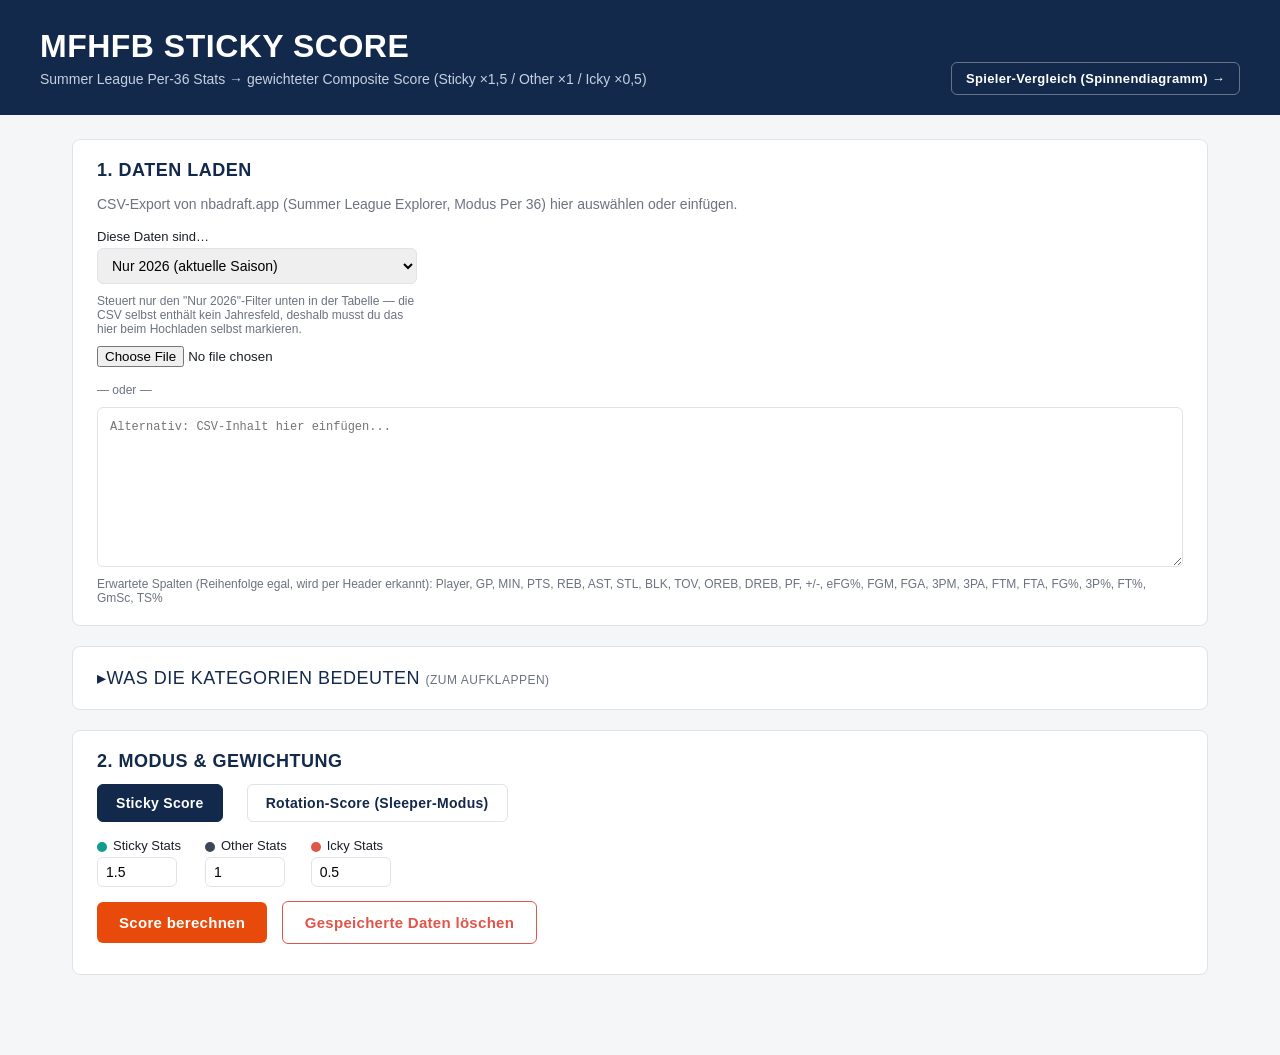
==== index.html @ 85c0cfc4 "Add files via upload" ====
<!DOCTYPE html>
<html lang="de">
<head>
<meta charset="UTF-8">
<meta name="viewport" content="width=device-width, initial-scale=1.0">
<title>MFHFB Sticky Score</title>
<link rel="stylesheet" href="css/style.css">
</head>
<body>

<header>
  <div class="header-row">
    <div>
      <h1>MFHFB Sticky Score</h1>
      <p>Summer League Per-36 Stats → gewichteter Composite Score (Sticky ×1,5 / Other ×1 / Icky ×0,5)</p>
    </div>
    <nav><a href="player.html">Spieler-Vergleich (Spinnendiagramm) →</a></nav>
  </div>
</header>

<main>

  <div class="card">
    <h2>1. Daten laden</h2>
    <p class="steps">
      CSV-Export von nbadraft.app (Summer League Explorer, Modus Per 36) hier auswählen oder einfügen.
    </p>
    <div class="weight-field" style="margin-bottom:10px;max-width:320px;">
      <label>Diese Daten sind…</label>
      <select id="seasonTagSelect" style="padding:8px 10px;border:1px solid var(--border);border-radius:6px;font-size:14px;width:100%;">
        <option value="2026">Nur 2026 (aktuelle Saison)</option>
        <option value="historisch">Historisch / alle Jahrgänge</option>
      </select>
      <div class="hint">Steuert nur den "Nur 2026"-Filter unten in der Tabelle — die CSV selbst enthält kein Jahresfeld, deshalb musst du das hier beim Hochladen selbst markieren.</div>
    </div>
    <input type="file" id="csvFile" accept=".csv" style="margin-bottom:10px;">
    <div class="hint" style="margin-bottom:10px;">— oder —</div>
    <textarea id="pasteInput" placeholder="Alternativ: CSV-Inhalt hier einfügen..."></textarea>
    <div class="hint">Erwartete Spalten (Reihenfolge egal, wird per Header erkannt): Player, GP, MIN, PTS, REB, AST, STL, BLK, TOV, OREB, DREB, PF, +/-, eFG%, FGM, FGA, 3PM, 3PA, FTM, FTA, FG%, 3P%, FT%, GmSc, TS%</div>
  </div>

  <details class="card">
    <summary>Was die Kategorien bedeuten <span class="hint">(zum Aufklappen)</span></summary>
    <p class="steps" style="margin-top:14px;">
      Manche Stats sagen zuverlässig etwas über NBA-Potenzial aus. Andere sind bei 1-5 Spielen
      fast nur Zufall. Deshalb zählen sie unterschiedlich stark.
    </p>
    <p class="steps">
      <strong style="color:var(--sticky)">Sticky (×1,5):</strong> AST/36, BLK/36, Rebounding (TRB+ORB
      kombiniert). Diese Fähigkeiten übertragen sich am zuverlässigsten von der Summer League in die
      echte NBA-Saison.
    </p>
    <p class="steps">
      <strong>Other (×1):</strong> 3PT Attempt Rate, 3PA/36, DRB/36, PF/36, FGA/36, Fantasy Points/36,
      TOV/36, FT Attempt Rate, AST/TO, FTA/36, effizienzbereinigte Punkte. Mittlere Aussagekraft —
      hängt oft von Spielzeit oder Teamrolle ab, die sich später ändern kann.
    </p>
    <p class="steps">
      <strong>3PT Attempt Rate / 3PA — 2026-07 von Sticky auf Other runtergestuft:</strong> Cross-Check
      gegen 1842 historische SL-Spieler (2003–2026), Outcome = spätere NBA-Karriere-Spiele (Basketball-
      Reference-Datensatz, github.com/sumitrodatta/bball-reference-datasets), kontrolliert per
      Partialkorrelation für SL-MPG <em>und</em> Draft-Pick-Nummer (n=1756, ≥30 Gesamtminuten). Ergebnis:
      hohe 3PT-Rate/Volumen in der SL korreliert leicht <em>negativ</em> mit späterer Karrierelänge
      (partial r ≈ −0,13 bis −0,14, hält auch nach Rausrechnen des Opportunity-Bias). Effekt ist klein
      (R²≈0,02) — für eine Herabstufung auf Other reicht das, für eine Umkehr ins Icky-Lager oder eine
      inverse Gewichtung nicht. FTA/36 und FT Attempt Rate waren im selben Test die (schwach) stärksten
      positiven Prädiktoren.
    </p>
    <p class="steps">
      <strong style="color:var(--icky)">Icky (×0,5):</strong> STL/36, FT%, Game Score, DRE/36, eFG%, 2P%, TS%,
      Minuten, 3P%, +/-. Meist Prozentwerte oder Composite-Metriken, die bei wenigen Spielen stark
      schwanken — ein einzelnes heißes oder kaltes Spiel reicht, um sie zu verzerren. Nach der
      Summer-League→Rookie-Season-R²-Analyse (siehe unten) landet DRE/36 hier, nicht bei Other.
    </p>
    <p class="steps">
      <strong>Vier Korrekturen gegen typische Verzerrungen:</strong>
    </p>
    <p class="steps">
      • <strong>Position:</strong> Bigs bekommen sonst automatisch mehr Rebounds/Blocks als Guards —
      das hat nichts mit NBA-Potenzial zu tun. Der Vergleich läuft deshalb pro Position, nicht über alle.<br>
      • <strong>Rebounding zählt nur einmal</strong> statt doppelt (TRB und ORB messen dieselbe Fähigkeit).<br>
      • <strong>Punkte werden nach Effizienz gewichtet:</strong> viele Punkte bei schlechter Trefferquote
      zählen weniger.<br>
      • <strong>Alter wird angezeigt, aber nicht gewertet</strong> — nur als Kontext beim Lesen.
    </p>
    <p class="steps">
      <strong>DRE/36:</strong> Näherung an Kevin Ferrigans "Daily RAPM Estimate" (Nylon
      Calculus 2015), angewendet auf die Per-36-Raten aus dem CSV statt auf Einzelspiel-Boxscores.
      Die Farb-Badges (🔴/⚪/🟡/🟢) orientieren sich an David Lees Substack-Regressionsanalyse
      (College-DRE gegen späteren NBA-Erfolg): unter 5 = Draftability kritisch hinterfragen, 6–9
      = "Golden Threshold" nahe Replacement Value, über 10 = starkes Signal. Diese Schwellen stammen
      aus College-Saison-Daten, nicht aus SL-Per-36-Werten — als grober Kompass lesen, nicht als
      exakt kalibrierte SL-Schwelle. Im direkten Summer-League→Rookie-Season-Vergleich (R²-Chart von
      Lee, min. 50 SL-Minuten / 250 Rookie-Minuten) fällt DRE/36 allerdings selbst in den
      Icky-Bereich (R² ≈ 0,15) — schwächer als z.B. AST/36 oder BLK/36. Deshalb zählt es hier mit
      ×0,5, nicht ×1.
    </p>
    <p class="steps">
      <strong>Sample-Konfidenz-Shrinkage (2026-07, ersetzt reinen Warnhinweis):</strong> Bei sehr wenigen
      Gesamtminuten (GP × MPG) sind Per-36-Raten kaum mehr als Rauschen — ein einzelner Steal oder
      Dreier in 12 Minuten kippt die Rate massiv. Bisher gab's dafür nur die ⚠️-Badge als reinen
      Lesehinweis, ohne dass sich am Score selbst etwas änderte. Jetzt fließt die Stichprobengröße
      direkt in die Berechnung ein: jeder Z-Score wird mit dem Faktor <code>Gesamtminuten /
      (Gesamtminuten + 40)</code> multipliziert, bevor er in Sticky-/Other-/Icky-Summe einfließt —
      inspiriert von einem Bayesian-Prior-Ansatz aus einem unabhängigen Draft-Projektionsmodell
      (NBA GEM/GEMMAS). Bei einem einzelnen ~16-Minuten-Spiel läuft der Score dadurch nur mit ca.
      29% Konfidenz, bei 3 Spielen (~60 Min) mit ca. 60%, ab ~150 Gesamtminuten kaum noch gedämpft.
      Die ⚠️-Badge bleibt als schnelle visuelle Markierung erhalten (Tooltip zeigt jetzt zusätzlich
      die aktuelle Konfidenz in %), ist aber kein reiner Kosmetik-Hinweis mehr — der Score dahinter
      ist tatsächlich gedämpft. Bewusst weiterhin <em>kein</em> MPG-Bonus im Score, weil MPG selbst
      laut Lees Chart kaum mit Rookie-Erfolg korreliert (R² ≈ 0,03) — Shrinkage nutzt Gesamtminuten
      nur als Konfidenz-Maß, nicht als Qualitätssignal.
    </p>
    <p class="steps">
      <strong>Bewusst nicht eingebaut: COV% (Spiel-zu-Spiel-Konsistenz).</strong> Der nbadraft.app-CSV-Export
      liefert Season-Aggregate, keine Einzelspiel-Logs — COV% ließe sich daraus nicht ehrlich berechnen.
      Zudem fand Lee in seiner eigenen Analyse, dass COV% deutlich schwächer mit NBA-Erfolg korreliert
      als DRE selbst, also kein großer Verlust.
    </p>
  </details>

  <div class="card">
    <h2>2. Modus & Gewichtung</h2>
    <div class="weights" style="margin-bottom:16px;">
      <button id="modeStickyBtn" class="modeBtn modeActive">Sticky Score</button>
      <button id="modeRotationBtn" class="modeBtn">Rotation-Score (Sleeper-Modus)</button>
    </div>
    <div id="stickyModePanel">
      <div class="weights">
        <div class="weight-field">
          <label><span class="dot" style="background:var(--sticky)"></span>Sticky Stats</label>
          <input type="number" id="wSticky" value="1.5" step="0.1">
        </div>
        <div class="weight-field">
          <label><span class="dot" style="background:var(--other)"></span>Other Stats</label>
          <input type="number" id="wOther" value="1" step="0.1">
        </div>
        <div class="weight-field">
          <label><span class="dot" style="background:var(--icky)"></span>Icky Stats</label>
          <input type="number" id="wIcky" value="0.5" step="0.1">
        </div>
      </div>
    </div>
    <div id="rotationModePanel" style="display:none;">
      <p class="steps">
        Sucht nicht den vielseitigsten Spieler, sondern den mit <strong>einer klar tragfähigen NBA-Fähigkeit</strong> —
        das Muster hinter Spielern wie Fred VanVleet, Austin Reaves, T.J. McConnell oder Sam Hauser. Fließt ein:
        AST/TOV, STL/36 (höher gewichtet — historisch der stärkste Einzelprädiktor für NBA-Erfolg),
        FT% (nur bei ausreichend Volumen), 3P% (nur bei ausreichend Volumen), Effizienz bei geringem
        Scoring-Volumen. Ein Bonus, wenn genau <em>eine</em> dieser Kategorien stark heraussticht und der
        Rest unauffällig ist. Alter wird angezeigt, fließt aber bewusst <strong>nicht</strong> in den Score ein —
        Daten zu Second-Round-Picks zeigen, dass ältere Senioren sogar seltener in der Liga überleben als
        jüngere Spieler, "älter = fertiger" war zu pauschal.
      </p>
    </div>
    <button id="calcBtn">Score berechnen</button>
    <button id="resetBtn" style="background:#fff;color:var(--icky);border:1px solid var(--icky);margin-left:10px;">Gespeicherte Daten löschen</button>
    <div id="status"></div>
  </div>

  <div class="card" id="resultsCard" style="display:none;">
    <h2>3. Ranking</h2>
    <datalist id="tagOptions">
      <option value="My Guys">
      <option value="Targets">
    </datalist>
    <div class="weight-field" style="margin-bottom:14px;">
      <label>Vergleichsgruppe (Rang, Farben & Sortierung beziehen sich nur auf diese Auswahl)</label>
      <select id="positionFilter" style="padding:8px 10px;border:1px solid var(--border);border-radius:6px;font-size:14px;max-width:260px;">
        <option value="ALL">Gesamte Klasse</option>
        <option value="G">Nur Guards</option>
        <option value="W">Nur Wings</option>
        <option value="B">Nur Bigs</option>
      </select>
    </div>
    <div class="weight-field" style="margin-bottom:14px;">
      <label>Zeitraum (basiert auf der Markierung beim Hochladen, siehe Schritt 1)</label>
      <select id="seasonFilter" style="padding:8px 10px;border:1px solid var(--border);border-radius:6px;font-size:14px;max-width:260px;">
        <option value="ALL">Alle geladenen Daten</option>
        <option value="2026">Nur 2026 Summer League</option>
      </select>
    </div>
    <div class="legend" id="stickyLegend">
      <span><span class="dot" style="background:var(--sticky)"></span>Sticky-Substats gehen ×1,5 ein</span>
      <span><span class="dot" style="background:var(--other)"></span>Other ×1</span>
      <span><span class="dot" style="background:var(--icky)"></span>Icky ×0,5</span>
    </div>
    <div class="table-wrap">
      <table id="resultsTable">
        <thead><tr id="headRow"></tr></thead>
        <tbody id="bodyRows"></tbody>
      </table>
    </div>
    <button id="exportBtn" style="margin-top:14px;">Als CSV exportieren (aktuelle Ansicht)</button>
    <div class="hint">Spaltenkopf anklicken zum Sortieren. Farben: Rot = schwächster, Grün = stärkster Wert der Spalte — bezogen auf die aktuell gewählte Vergleichsgruppe. Spieler ohne Positionszuweisung fallen bei "Nur Guards/Wings/Bigs" automatisch raus — Position vorher in der Tabelle setzen. Spielername anklicken → Spinnendiagramm-Vergleich mit historischen Summer-League-Spielern.</div>
  </div>

</main>

<script src="js/draft-lookup.js"></script>
<script src="js/stats.js"></script>
<script src="js/app.js"></script>
</body>
</html>
---- css/style.css ----
:root{
  --navy:#13294B;
  --navy-light:#1c3a66;
  --orange:#E84A0C;
  --bg:#f5f6f8;
  --card:#ffffff;
  --border:#dfe3e8;
  --text:#1a1f29;
  --muted:#6b7280;
  --sticky:#0f9b8e;
  --other:#3b4656;
  --icky:#e0554a;
}
*{box-sizing:border-box;}
body{
  margin:0;
  font-family:-apple-system,Segoe UI,Roboto,Helvetica,Arial,sans-serif;
  background:var(--bg);
  color:var(--text);
}
header{
  background:var(--navy);
  color:#fff;
  padding:28px 32px;
}
header .header-row{
  max-width:1200px;
  margin:0 auto;
  display:flex;
  justify-content:space-between;
  align-items:flex-end;
  flex-wrap:wrap;
  gap:10px;
}
header h1{
  font-family:'Barlow Condensed',Impact,sans-serif;
  font-weight:700;
  letter-spacing:0.5px;
  margin:0;
  font-size:32px;
  text-transform:uppercase;
}
header p{
  margin:6px 0 0;
  color:#c7d0e0;
  font-size:14px;
}
header nav a{
  color:#fff;
  text-decoration:none;
  font-size:13px;
  font-weight:600;
  border:1px solid rgba(255,255,255,0.35);
  padding:8px 14px;
  border-radius:6px;
  letter-spacing:0.3px;
}
header nav a:hover{background:rgba(255,255,255,0.12);}
main{
  max-width:1200px;
  margin:0 auto;
  padding:24px 32px 60px;
}
.card{
  background:var(--card);
  border:1px solid var(--border);
  border-radius:8px;
  padding:20px 24px;
  margin-bottom:20px;
}
.card h2{
  font-family:'Barlow Condensed',Impact,sans-serif;
  text-transform:uppercase;
  font-size:18px;
  letter-spacing:0.5px;
  color:var(--navy);
  margin:0 0 12px;
}
.steps{
  font-size:14px;
  color:var(--muted);
  line-height:1.6;
  margin:0 0 14px;
}
textarea{
  width:100%;
  min-height:160px;
  font-family:'SFMono-Regular',Consolas,monospace;
  font-size:12px;
  border:1px solid var(--border);
  border-radius:6px;
  padding:12px;
  resize:vertical;
}
.weights{
  display:flex;
  gap:24px;
  flex-wrap:wrap;
  margin-bottom:14px;
}
.weight-field{
  display:flex;
  flex-direction:column;
  gap:4px;
  font-size:13px;
}
.weight-field input{
  width:80px;
  padding:6px 8px;
  border:1px solid var(--border);
  border-radius:6px;
  font-size:14px;
}
.dot{display:inline-block;width:10px;height:10px;border-radius:50%;margin-right:6px;vertical-align:middle;}
button{
  background:var(--orange);
  color:#fff;
  border:none;
  padding:12px 22px;
  border-radius:6px;
  font-size:15px;
  font-weight:600;
  cursor:pointer;
  letter-spacing:0.3px;
}
button:hover{background:#cf4008;}
#status{
  margin-top:10px;
  font-size:13px;
  color:var(--muted);
}
#status.error{color:var(--icky);font-weight:600;}
#status.ok{color:var(--sticky);font-weight:600;}
table{
  width:100%;
  border-collapse:collapse;
  font-size:13px;
}
th,td{
  padding:8px 10px;
  border-bottom:1px solid var(--border);
  text-align:right;
  white-space:nowrap;
}
th{
  cursor:pointer;
  background:#f0f2f5;
  color:var(--navy);
  font-weight:700;
  position:sticky;
  top:0;
  user-select:none;
}
th:hover{background:#e6e9ee;}
td:first-child, th:first-child{text-align:left;position:sticky;left:0;background:inherit;}
tbody tr:hover{background:#fafbfc;}
.table-wrap{overflow-x:auto;max-height:640px;}
.rank{color:var(--muted);width:30px;}
.total-col{font-weight:700;color:var(--orange);}
.legend{display:flex;gap:18px;font-size:12px;color:var(--muted);margin-top:10px;flex-wrap:wrap;}
.hint{font-size:12px;color:var(--muted);margin-top:6px;}
.cell-best{background:rgba(15,155,142,0.16); font-weight:600;}
.cell-worst{background:rgba(224,85,74,0.16); font-weight:600;}
.cat-note{font-size:11px;color:var(--muted);}
.modeBtn{
  background:#fff; color:var(--navy); border:1px solid var(--border);
  padding:10px 18px; border-radius:6px; font-size:14px; font-weight:600; cursor:pointer;
}
.modeBtn.modeActive{background:var(--navy); color:#fff; border-color:var(--navy);}
details.card summary{
  font-family:'Barlow Condensed',Impact,sans-serif;
  text-transform:uppercase;
  font-size:18px;
  letter-spacing:0.5px;
  color:var(--navy);
  cursor:pointer;
  list-style:none;
}
details.card summary::-webkit-details-marker{display:none;}
details.card summary::before{content:"▸ "; display:inline-block; transition:transform 0.15s;}
details.card[open] summary::before{content:"▾ ";}
.tagInput{
  width:90px;
  font-size:11px;
  padding:3px 6px;
  border-radius:10px;
  border:1px solid var(--border);
  text-align:left;
}
.tagInput.tag-myguys{background:rgba(232,74,12,0.15); border-color:var(--orange); color:var(--orange); font-weight:600;}
.tagInput.tag-targets{background:rgba(19,41,75,0.12); border-color:var(--navy); color:var(--navy); font-weight:600;}
a.player-link{color:var(--navy); font-weight:600; text-decoration:none; border-bottom:1px dotted var(--navy);}
a.player-link:hover{color:var(--orange); border-color:var(--orange);}

/* ---------- Vergleichsseite (player.html) ---------- */
.player-hero{
  display:flex;
  gap:28px;
  flex-wrap:wrap;
  align-items:flex-start;
}
.player-hero .radar-col{flex:0 0 420px; max-width:100%;}
.player-hero .info-col{flex:1; min-width:260px;}
.player-title{
  font-family:'Barlow Condensed',Impact,sans-serif;
  text-transform:uppercase;
  font-size:30px;
  letter-spacing:0.5px;
  color:var(--navy);
  margin:0 0 4px;
}
.player-subtitle{color:var(--muted); font-size:14px; margin:0 0 18px;}
.statline-grid{
  display:grid;
  grid-template-columns:repeat(auto-fill,minmax(88px,1fr));
  gap:10px;
  margin-top:10px;
}
.statline-grid .stat-box{
  background:#f7f8fa;
  border:1px solid var(--border);
  border-radius:6px;
  padding:8px 10px;
  text-align:center;
}
.statline-grid .stat-box .v{font-size:16px;font-weight:700;color:var(--navy);}
.statline-grid .stat-box .k{font-size:10px;color:var(--muted);text-transform:uppercase;letter-spacing:0.4px;}
.comp-table{width:100%;border-collapse:collapse;font-size:13px;margin-top:6px;}
.comp-table th, .comp-table td{padding:9px 10px;border-bottom:1px solid var(--border);text-align:left;}
.comp-table th{background:#f0f2f5;color:var(--navy);font-size:12px;text-transform:uppercase;letter-spacing:0.3px;}
.comp-table tr:hover td{background:#fafbfc;}
.comp-match-bar{
  display:inline-block;height:8px;border-radius:4px;background:var(--sticky);vertical-align:middle;
}
.comp-match-track{display:inline-block;width:80px;height:8px;border-radius:4px;background:#e6e9ee;vertical-align:middle;}
.context-note{font-size:12px;color:var(--muted);background:#f7f8fa;border:1px solid var(--border);border-radius:6px;padding:10px 12px;margin-top:12px;}

.role-grid{display:grid;grid-template-columns:1fr 1fr;gap:16px;margin-bottom:14px;}
.role-grid h3{font-size:13px;text-transform:uppercase;letter-spacing:0.3px;color:var(--navy);margin:0 0 6px;}
.role-grid ul{margin:0;padding-left:18px;font-size:13px;line-height:1.5;}
.role-assumption h3{font-size:13px;text-transform:uppercase;letter-spacing:0.3px;color:var(--navy);margin:0 0 8px;}
.role-tag{background:#f7f8fa;border:1px solid var(--border);border-radius:6px;padding:10px 12px;font-size:13px;line-height:1.5;margin-bottom:8px;}
.role-tag strong{color:var(--navy);}
@media (max-width:640px){.role-grid{grid-template-columns:1fr;}}
.player-picker{margin-bottom:18px;}
.player-picker input{
  width:100%;max-width:420px;padding:10px 12px;border:1px solid var(--border);border-radius:6px;font-size:14px;
}
.picker-results{
  border:1px solid var(--border);border-radius:6px;margin-top:6px;max-width:420px;
  max-height:260px;overflow-y:auto;background:#fff;display:none;
}
.picker-results div{padding:8px 12px;cursor:pointer;font-size:13px;border-bottom:1px solid var(--border);}
.picker-results div:last-child{border-bottom:none;}
.picker-results div:hover{background:#f0f2f5;}
.empty-state{color:var(--muted);font-size:14px;padding:30px 0;text-align:center;}
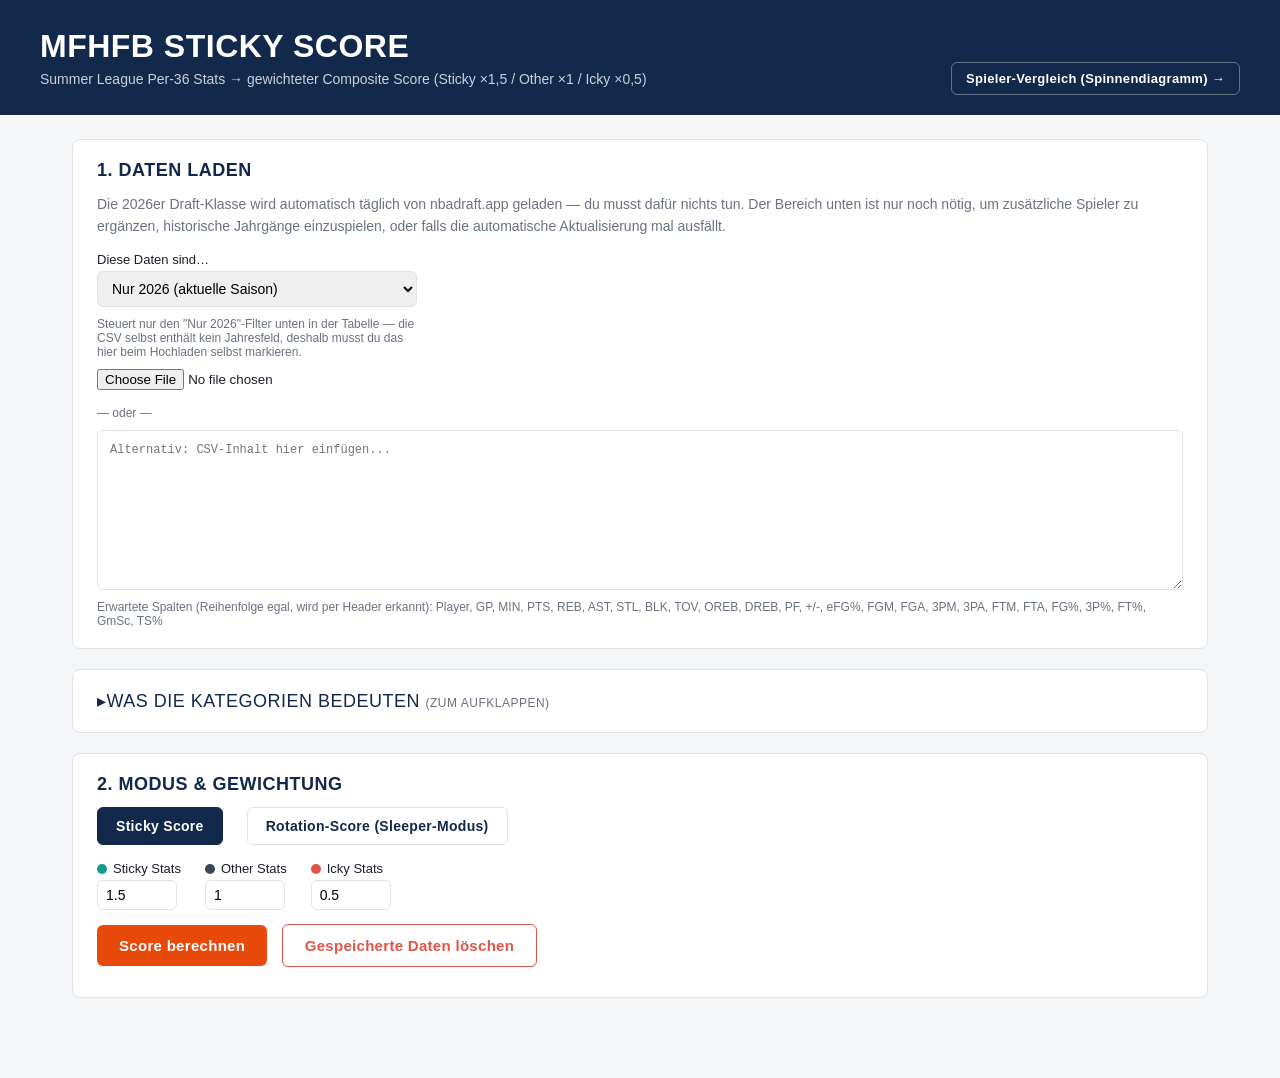
==== commit bcf227ea: "Add files via upload" ====
--- a/index.html
+++ b/index.html
@@ -23,7 +23,9 @@
   <div class="card">
     <h2>1. Daten laden</h2>
     <p class="steps">
-      CSV-Export von nbadraft.app (Summer League Explorer, Modus Per 36) hier auswählen oder einfügen.
+      Die 2026er Draft-Klasse wird automatisch täglich von nbadraft.app geladen — du musst dafür
+      nichts tun. Der Bereich unten ist nur noch nötig, um zusätzliche Spieler zu ergänzen,
+      historische Jahrgänge einzuspielen, oder falls die automatische Aktualisierung mal ausfällt.
     </p>
     <div class="weight-field" style="margin-bottom:10px;max-width:320px;">
       <label>Diese Daten sind…</label>
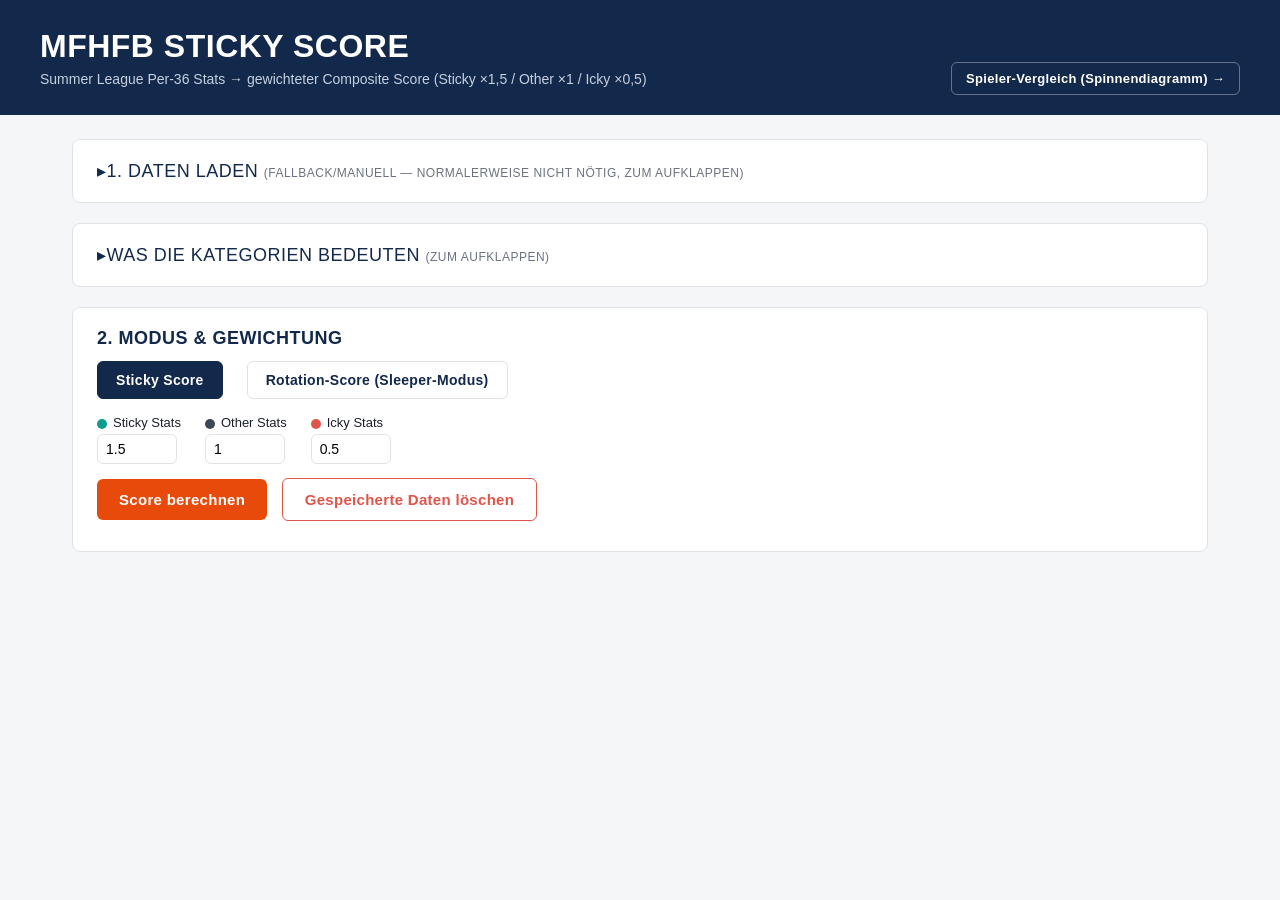
==== commit 896f641e: "Add files via upload" ====
--- a/index.html
+++ b/index.html
@@ -20,11 +20,11 @@
 
 <main>
 
-  <div class="card">
-    <h2>1. Daten laden</h2>
-    <p class="steps">
+  <details class="card">
+    <summary>1. Daten laden <span class="hint">(Fallback/manuell — normalerweise nicht nötig, zum Aufklappen)</span></summary>
+    <p class="steps" style="margin-top:14px;">
       Die 2026er Draft-Klasse wird automatisch täglich von nbadraft.app geladen — du musst dafür
-      nichts tun. Der Bereich unten ist nur noch nötig, um zusätzliche Spieler zu ergänzen,
+      nichts tun. Dieser Bereich ist nur noch nötig, um zusätzliche Spieler zu ergänzen,
       historische Jahrgänge einzuspielen, oder falls die automatische Aktualisierung mal ausfällt.
     </p>
     <div class="weight-field" style="margin-bottom:10px;max-width:320px;">
@@ -39,7 +39,7 @@
     <div class="hint" style="margin-bottom:10px;">— oder —</div>
     <textarea id="pasteInput" placeholder="Alternativ: CSV-Inhalt hier einfügen..."></textarea>
     <div class="hint">Erwartete Spalten (Reihenfolge egal, wird per Header erkannt): Player, GP, MIN, PTS, REB, AST, STL, BLK, TOV, OREB, DREB, PF, +/-, eFG%, FGM, FGA, 3PM, 3PA, FTM, FTA, FG%, 3P%, FT%, GmSc, TS%</div>
-  </div>
+  </details>
 
   <details class="card">
     <summary>Was die Kategorien bedeuten <span class="hint">(zum Aufklappen)</span></summary>
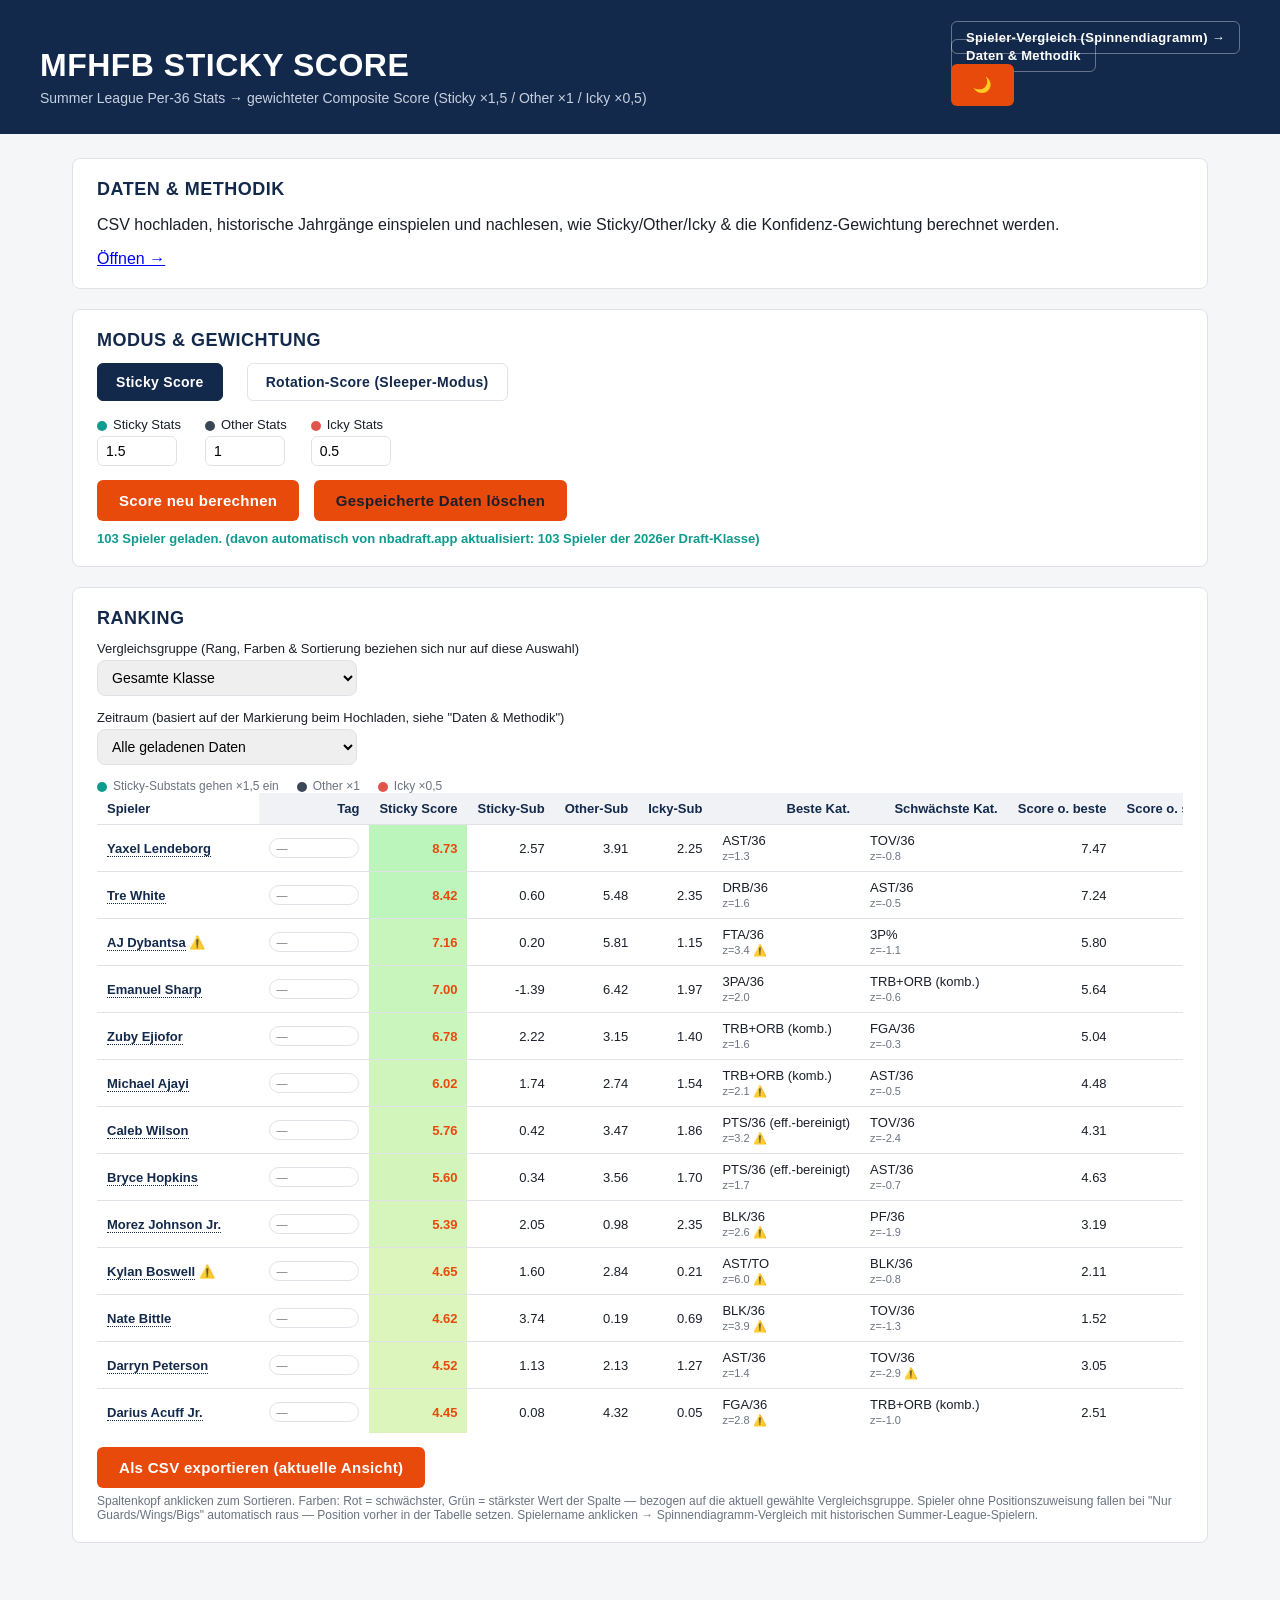
==== commit eb001157: "Add files via upload" ====
--- a/index.html
+++ b/index.html
@@ -4,6 +4,16 @@
 <meta charset="UTF-8">
 <meta name="viewport" content="width=device-width, initial-scale=1.0">
 <title>MFHFB Sticky Score</title>
+<script>
+(function(){
+  try{
+    var t = localStorage.getItem('mfhfb_theme');
+    if(t === 'dark' || (!t && window.matchMedia('(prefers-color-scheme: dark)').matches)){
+      document.documentElement.setAttribute('data-theme','dark');
+    }
+  }catch(e){}
+})();
+</script>
 <link rel="stylesheet" href="css/style.css">
 </head>
 <body>
@@ -14,115 +24,26 @@
       <h1>MFHFB Sticky Score</h1>
       <p>Summer League Per-36 Stats → gewichteter Composite Score (Sticky ×1,5 / Other ×1 / Icky ×0,5)</p>
     </div>
-    <nav><a href="player.html">Spieler-Vergleich (Spinnendiagramm) →</a></nav>
+    <div class="header-actions">
+      <nav><a href="player.html">Spieler-Vergleich (Spinnendiagramm) →</a></nav>
+      <nav><a href="daten.html">Daten &amp; Methodik</a></nav>
+      <button class="theme-toggle" id="themeToggle" aria-label="Dark Mode umschalten">🌙</button>
+    </div>
   </div>
 </header>
 
 <main>
 
-  <details class="card">
-    <summary>1. Daten laden <span class="hint">(Fallback/manuell — normalerweise nicht nötig, zum Aufklappen)</span></summary>
-    <p class="steps" style="margin-top:14px;">
-      Die 2026er Draft-Klasse wird automatisch täglich von nbadraft.app geladen — du musst dafür
-      nichts tun. Dieser Bereich ist nur noch nötig, um zusätzliche Spieler zu ergänzen,
-      historische Jahrgänge einzuspielen, oder falls die automatische Aktualisierung mal ausfällt.
-    </p>
-    <div class="weight-field" style="margin-bottom:10px;max-width:320px;">
-      <label>Diese Daten sind…</label>
-      <select id="seasonTagSelect" style="padding:8px 10px;border:1px solid var(--border);border-radius:6px;font-size:14px;width:100%;">
-        <option value="2026">Nur 2026 (aktuelle Saison)</option>
-        <option value="historisch">Historisch / alle Jahrgänge</option>
-      </select>
-      <div class="hint">Steuert nur den "Nur 2026"-Filter unten in der Tabelle — die CSV selbst enthält kein Jahresfeld, deshalb musst du das hier beim Hochladen selbst markieren.</div>
+  <div class="card data-entry-card">
+    <div class="txt">
+      <h2>Daten &amp; Methodik</h2>
+      <p>CSV hochladen, historische Jahrgänge einspielen und nachlesen, wie Sticky/Other/Icky &amp; die Konfidenz-Gewichtung berechnet werden.</p>
     </div>
-    <input type="file" id="csvFile" accept=".csv" style="margin-bottom:10px;">
-    <div class="hint" style="margin-bottom:10px;">— oder —</div>
-    <textarea id="pasteInput" placeholder="Alternativ: CSV-Inhalt hier einfügen..."></textarea>
-    <div class="hint">Erwartete Spalten (Reihenfolge egal, wird per Header erkannt): Player, GP, MIN, PTS, REB, AST, STL, BLK, TOV, OREB, DREB, PF, +/-, eFG%, FGM, FGA, 3PM, 3PA, FTM, FTA, FG%, 3P%, FT%, GmSc, TS%</div>
-  </details>
-
-  <details class="card">
-    <summary>Was die Kategorien bedeuten <span class="hint">(zum Aufklappen)</span></summary>
-    <p class="steps" style="margin-top:14px;">
-      Manche Stats sagen zuverlässig etwas über NBA-Potenzial aus. Andere sind bei 1-5 Spielen
-      fast nur Zufall. Deshalb zählen sie unterschiedlich stark.
-    </p>
-    <p class="steps">
-      <strong style="color:var(--sticky)">Sticky (×1,5):</strong> AST/36, BLK/36, Rebounding (TRB+ORB
-      kombiniert). Diese Fähigkeiten übertragen sich am zuverlässigsten von der Summer League in die
-      echte NBA-Saison.
-    </p>
-    <p class="steps">
-      <strong>Other (×1):</strong> 3PT Attempt Rate, 3PA/36, DRB/36, PF/36, FGA/36, Fantasy Points/36,
-      TOV/36, FT Attempt Rate, AST/TO, FTA/36, effizienzbereinigte Punkte. Mittlere Aussagekraft —
-      hängt oft von Spielzeit oder Teamrolle ab, die sich später ändern kann.
-    </p>
-    <p class="steps">
-      <strong>3PT Attempt Rate / 3PA — 2026-07 von Sticky auf Other runtergestuft:</strong> Cross-Check
-      gegen 1842 historische SL-Spieler (2003–2026), Outcome = spätere NBA-Karriere-Spiele (Basketball-
-      Reference-Datensatz, github.com/sumitrodatta/bball-reference-datasets), kontrolliert per
-      Partialkorrelation für SL-MPG <em>und</em> Draft-Pick-Nummer (n=1756, ≥30 Gesamtminuten). Ergebnis:
-      hohe 3PT-Rate/Volumen in der SL korreliert leicht <em>negativ</em> mit späterer Karrierelänge
-      (partial r ≈ −0,13 bis −0,14, hält auch nach Rausrechnen des Opportunity-Bias). Effekt ist klein
-      (R²≈0,02) — für eine Herabstufung auf Other reicht das, für eine Umkehr ins Icky-Lager oder eine
-      inverse Gewichtung nicht. FTA/36 und FT Attempt Rate waren im selben Test die (schwach) stärksten
-      positiven Prädiktoren.
-    </p>
-    <p class="steps">
-      <strong style="color:var(--icky)">Icky (×0,5):</strong> STL/36, FT%, Game Score, DRE/36, eFG%, 2P%, TS%,
-      Minuten, 3P%, +/-. Meist Prozentwerte oder Composite-Metriken, die bei wenigen Spielen stark
-      schwanken — ein einzelnes heißes oder kaltes Spiel reicht, um sie zu verzerren. Nach der
-      Summer-League→Rookie-Season-R²-Analyse (siehe unten) landet DRE/36 hier, nicht bei Other.
-    </p>
-    <p class="steps">
-      <strong>Vier Korrekturen gegen typische Verzerrungen:</strong>
-    </p>
-    <p class="steps">
-      • <strong>Position:</strong> Bigs bekommen sonst automatisch mehr Rebounds/Blocks als Guards —
-      das hat nichts mit NBA-Potenzial zu tun. Der Vergleich läuft deshalb pro Position, nicht über alle.<br>
-      • <strong>Rebounding zählt nur einmal</strong> statt doppelt (TRB und ORB messen dieselbe Fähigkeit).<br>
-      • <strong>Punkte werden nach Effizienz gewichtet:</strong> viele Punkte bei schlechter Trefferquote
-      zählen weniger.<br>
-      • <strong>Alter wird angezeigt, aber nicht gewertet</strong> — nur als Kontext beim Lesen.
-    </p>
-    <p class="steps">
-      <strong>DRE/36:</strong> Näherung an Kevin Ferrigans "Daily RAPM Estimate" (Nylon
-      Calculus 2015), angewendet auf die Per-36-Raten aus dem CSV statt auf Einzelspiel-Boxscores.
-      Die Farb-Badges (🔴/⚪/🟡/🟢) orientieren sich an David Lees Substack-Regressionsanalyse
-      (College-DRE gegen späteren NBA-Erfolg): unter 5 = Draftability kritisch hinterfragen, 6–9
-      = "Golden Threshold" nahe Replacement Value, über 10 = starkes Signal. Diese Schwellen stammen
-      aus College-Saison-Daten, nicht aus SL-Per-36-Werten — als grober Kompass lesen, nicht als
-      exakt kalibrierte SL-Schwelle. Im direkten Summer-League→Rookie-Season-Vergleich (R²-Chart von
-      Lee, min. 50 SL-Minuten / 250 Rookie-Minuten) fällt DRE/36 allerdings selbst in den
-      Icky-Bereich (R² ≈ 0,15) — schwächer als z.B. AST/36 oder BLK/36. Deshalb zählt es hier mit
-      ×0,5, nicht ×1.
-    </p>
-    <p class="steps">
-      <strong>Sample-Konfidenz-Shrinkage (2026-07, ersetzt reinen Warnhinweis):</strong> Bei sehr wenigen
-      Gesamtminuten (GP × MPG) sind Per-36-Raten kaum mehr als Rauschen — ein einzelner Steal oder
-      Dreier in 12 Minuten kippt die Rate massiv. Bisher gab's dafür nur die ⚠️-Badge als reinen
-      Lesehinweis, ohne dass sich am Score selbst etwas änderte. Jetzt fließt die Stichprobengröße
-      direkt in die Berechnung ein: jeder Z-Score wird mit dem Faktor <code>Gesamtminuten /
-      (Gesamtminuten + 40)</code> multipliziert, bevor er in Sticky-/Other-/Icky-Summe einfließt —
-      inspiriert von einem Bayesian-Prior-Ansatz aus einem unabhängigen Draft-Projektionsmodell
-      (NBA GEM/GEMMAS). Bei einem einzelnen ~16-Minuten-Spiel läuft der Score dadurch nur mit ca.
-      29% Konfidenz, bei 3 Spielen (~60 Min) mit ca. 60%, ab ~150 Gesamtminuten kaum noch gedämpft.
-      Die ⚠️-Badge bleibt als schnelle visuelle Markierung erhalten (Tooltip zeigt jetzt zusätzlich
-      die aktuelle Konfidenz in %), ist aber kein reiner Kosmetik-Hinweis mehr — der Score dahinter
-      ist tatsächlich gedämpft. Bewusst weiterhin <em>kein</em> MPG-Bonus im Score, weil MPG selbst
-      laut Lees Chart kaum mit Rookie-Erfolg korreliert (R² ≈ 0,03) — Shrinkage nutzt Gesamtminuten
-      nur als Konfidenz-Maß, nicht als Qualitätssignal.
-    </p>
-    <p class="steps">
-      <strong>Bewusst nicht eingebaut: COV% (Spiel-zu-Spiel-Konsistenz).</strong> Der nbadraft.app-CSV-Export
-      liefert Season-Aggregate, keine Einzelspiel-Logs — COV% ließe sich daraus nicht ehrlich berechnen.
-      Zudem fand Lee in seiner eigenen Analyse, dass COV% deutlich schwächer mit NBA-Erfolg korreliert
-      als DRE selbst, also kein großer Verlust.
-    </p>
-  </details>
+    <a class="btn-link" href="daten.html">Öffnen →</a>
+  </div>
 
   <div class="card">
-    <h2>2. Modus & Gewichtung</h2>
+    <h2>Modus &amp; Gewichtung</h2>
     <div class="weights" style="margin-bottom:16px;">
       <button id="modeStickyBtn" class="modeBtn modeActive">Sticky Score</button>
       <button id="modeRotationBtn" class="modeBtn">Rotation-Score (Sleeper-Modus)</button>
@@ -155,20 +76,20 @@
         jüngere Spieler, "älter = fertiger" war zu pauschal.
       </p>
     </div>
-    <button id="calcBtn">Score berechnen</button>
-    <button id="resetBtn" style="background:#fff;color:var(--icky);border:1px solid var(--icky);margin-left:10px;">Gespeicherte Daten löschen</button>
+    <button id="calcBtn">Score neu berechnen</button>
+    <button id="resetBtn" class="btn-outline" style="margin-left:10px;color:var(--icky-strong);border-color:var(--icky-strong);">Gespeicherte Daten löschen</button>
     <div id="status"></div>
   </div>
 
   <div class="card" id="resultsCard" style="display:none;">
-    <h2>3. Ranking</h2>
+    <h2>Ranking</h2>
     <datalist id="tagOptions">
       <option value="My Guys">
       <option value="Targets">
     </datalist>
     <div class="weight-field" style="margin-bottom:14px;">
       <label>Vergleichsgruppe (Rang, Farben & Sortierung beziehen sich nur auf diese Auswahl)</label>
-      <select id="positionFilter" style="padding:8px 10px;border:1px solid var(--border);border-radius:6px;font-size:14px;max-width:260px;">
+      <select id="positionFilter" style="padding:8px 10px;border:1px solid var(--border);border-radius:8px;font-size:14px;max-width:260px;">
         <option value="ALL">Gesamte Klasse</option>
         <option value="G">Nur Guards</option>
         <option value="W">Nur Wings</option>
@@ -176,8 +97,8 @@
       </select>
     </div>
     <div class="weight-field" style="margin-bottom:14px;">
-      <label>Zeitraum (basiert auf der Markierung beim Hochladen, siehe Schritt 1)</label>
-      <select id="seasonFilter" style="padding:8px 10px;border:1px solid var(--border);border-radius:6px;font-size:14px;max-width:260px;">
+      <label>Zeitraum (basiert auf der Markierung beim Hochladen, siehe "Daten & Methodik")</label>
+      <select id="seasonFilter" style="padding:8px 10px;border:1px solid var(--border);border-radius:8px;font-size:14px;max-width:260px;">
         <option value="ALL">Alle geladenen Daten</option>
         <option value="2026">Nur 2026 Summer League</option>
       </select>
@@ -199,6 +120,7 @@
 
 </main>
 
+<script src="js/theme.js"></script>
 <script src="js/draft-lookup.js"></script>
 <script src="js/stats.js"></script>
 <script src="js/app.js"></script>
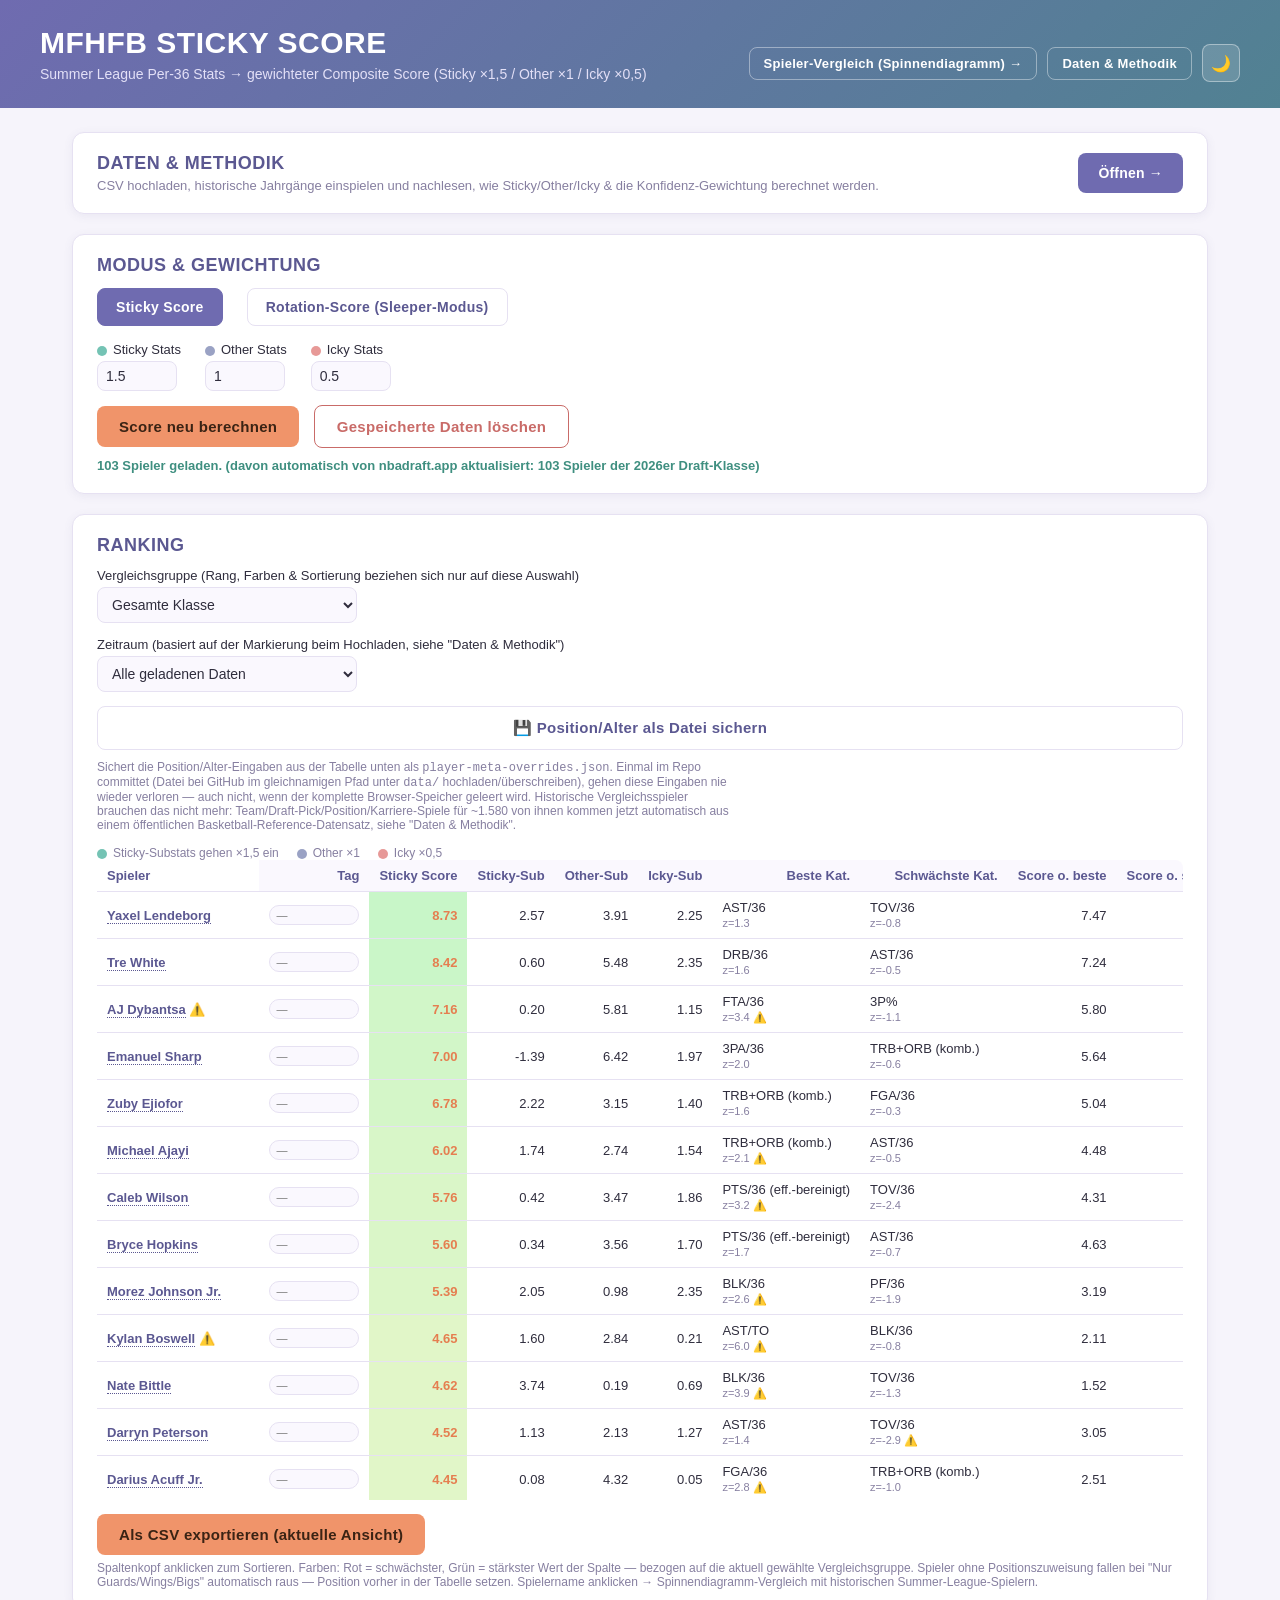
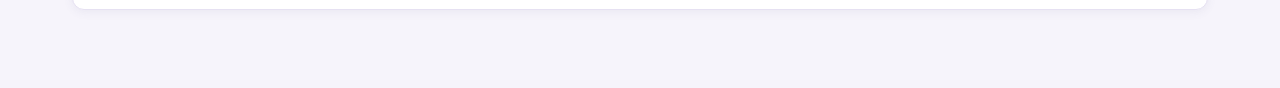
==== commit 73f44ab8: "Add files via upload" ====
--- a/index.html
+++ b/index.html
@@ -103,6 +103,15 @@
         <option value="2026">Nur 2026 Summer League</option>
       </select>
     </div>
+    <div class="weight-field" style="margin-bottom:14px;">
+      <button id="metaExportBtn" class="btn-outline" type="button">💾 Position/Alter als Datei sichern</button>
+      <div class="hint" style="max-width:640px;">Sichert die Position/Alter-Eingaben aus der Tabelle unten als
+      <code>player-meta-overrides.json</code>. Einmal im Repo committet (Datei bei GitHub im gleichnamigen Pfad
+      unter <code>data/</code> hochladen/überschreiben), gehen diese Eingaben nie wieder verloren — auch nicht,
+      wenn der komplette Browser-Speicher geleert wird. Historische Vergleichsspieler brauchen das nicht mehr:
+      Team/Draft-Pick/Position/Karriere-Spiele für ~1.580 von ihnen kommen jetzt automatisch aus einem
+      öffentlichen Basketball-Reference-Datensatz, siehe "Daten & Methodik".</div>
+    </div>
     <div class="legend" id="stickyLegend">
       <span><span class="dot" style="background:var(--sticky)"></span>Sticky-Substats gehen ×1,5 ein</span>
       <span><span class="dot" style="background:var(--other)"></span>Other ×1</span>
--- a/css/style.css
+++ b/css/style.css
@@ -1,27 +1,72 @@
 :root{
-  --navy:#13294B;
-  --navy-light:#1c3a66;
-  --orange:#E84A0C;
-  --bg:#f5f6f8;
+  --bg:#f6f4fb;
+  --bg-soft:#efeaf9;
   --card:#ffffff;
-  --border:#dfe3e8;
-  --text:#1a1f29;
-  --muted:#6b7280;
-  --sticky:#0f9b8e;
-  --other:#3b4656;
-  --icky:#e0554a;
-}
+  --card-alt:#faf8fe;
+  --border:#e6e1f2;
+  --text:#2f2d3d;
+  --muted:#867fa0;
+
+  --navy:#5b5891;            /* headings / accent text */
+  --accent-strong:#6f6bb0;   /* solid fills: header, active buttons */
+  --accent-strong-hover:#5d5a97;
+
+  --orange:#f0946a;          /* primary CTA */
+  --orange-hover:#e57e50;
+
+  --sticky:#74c3b4;
+  --sticky-strong:#3f8f80;
+  --other:#9aa2c4;
+  --other-strong:#5c6491;
+  --icky:#e79997;
+  --icky-strong:#c96b68;
+
+  --shadow:0 2px 10px rgba(91,88,145,0.08);
+  --header-text:#ffffff;
+  --header-muted:#e3e0f7;
+}
+
+[data-theme="dark"]{
+  --bg:#1b1a25;
+  --bg-soft:#211f2e;
+  --card:#252434;
+  --card-alt:#2b2a3c;
+  --border:#3c3a54;
+  --text:#e9e7f7;
+  --muted:#a7a2c4;
+
+  --navy:#bdb8f5;
+  --accent-strong:#7873c9;
+  --accent-strong-hover:#8d87dd;
+
+  --orange:#f0a37a;
+  --orange-hover:#f6b892;
+
+  --sticky:#7fd6c6;
+  --sticky-strong:#a6e8db;
+  --other:#a6aed0;
+  --other-strong:#c7ccea;
+  --icky:#eba9a7;
+  --icky-strong:#f2c1bf;
+
+  --shadow:0 2px 16px rgba(0,0,0,0.4);
+  --header-text:#f4f2ff;
+  --header-muted:#cbc6ea;
+}
+
 *{box-sizing:border-box;}
 body{
   margin:0;
   font-family:-apple-system,Segoe UI,Roboto,Helvetica,Arial,sans-serif;
   background:var(--bg);
   color:var(--text);
-}
+  transition:background 0.15s ease, color 0.15s ease;
+}
+
 header{
-  background:var(--navy);
-  color:#fff;
-  padding:28px 32px;
+  background:linear-gradient(135deg, var(--accent-strong), var(--sticky-strong) 160%);
+  color:var(--header-text);
+  padding:26px 32px;
 }
 header .header-row{
   max-width:1200px;
@@ -30,32 +75,54 @@
   justify-content:space-between;
   align-items:flex-end;
   flex-wrap:wrap;
-  gap:10px;
+  gap:14px;
 }
 header h1{
   font-family:'Barlow Condensed',Impact,sans-serif;
   font-weight:700;
   letter-spacing:0.5px;
   margin:0;
-  font-size:32px;
+  font-size:30px;
   text-transform:uppercase;
 }
 header p{
   margin:6px 0 0;
-  color:#c7d0e0;
+  color:var(--header-muted);
   font-size:14px;
 }
+header .header-actions{
+  display:flex;
+  align-items:center;
+  gap:10px;
+  flex-wrap:wrap;
+}
 header nav a{
-  color:#fff;
+  color:var(--header-text);
   text-decoration:none;
   font-size:13px;
   font-weight:600;
-  border:1px solid rgba(255,255,255,0.35);
+  border:1px solid rgba(255,255,255,0.4);
   padding:8px 14px;
-  border-radius:6px;
+  border-radius:8px;
   letter-spacing:0.3px;
-}
-header nav a:hover{background:rgba(255,255,255,0.12);}
+  white-space:nowrap;
+}
+header nav a:hover{background:rgba(255,255,255,0.14);}
+
+.theme-toggle{
+  background:rgba(255,255,255,0.14);
+  border:1px solid rgba(255,255,255,0.4);
+  color:var(--header-text);
+  width:38px;height:38px;
+  border-radius:8px;
+  cursor:pointer;
+  font-size:16px;
+  display:flex;align-items:center;justify-content:center;
+  padding:0;
+  flex:0 0 auto;
+}
+.theme-toggle:hover{background:rgba(255,255,255,0.24);}
+
 main{
   max-width:1200px;
   margin:0 auto;
@@ -64,9 +131,10 @@
 .card{
   background:var(--card);
   border:1px solid var(--border);
-  border-radius:8px;
+  border-radius:12px;
   padding:20px 24px;
   margin-bottom:20px;
+  box-shadow:var(--shadow);
 }
 .card h2{
   font-family:'Barlow Condensed',Impact,sans-serif;
@@ -88,9 +156,11 @@
   font-family:'SFMono-Regular',Consolas,monospace;
   font-size:12px;
   border:1px solid var(--border);
-  border-radius:6px;
+  border-radius:8px;
   padding:12px;
   resize:vertical;
+  background:var(--card-alt);
+  color:var(--text);
 }
 .weights{
   display:flex;
@@ -103,34 +173,46 @@
   flex-direction:column;
   gap:4px;
   font-size:13px;
+  color:var(--text);
+}
+.weight-field input, .weight-field select{
+  background:var(--card-alt);
+  color:var(--text);
 }
 .weight-field input{
   width:80px;
   padding:6px 8px;
   border:1px solid var(--border);
-  border-radius:6px;
+  border-radius:8px;
   font-size:14px;
 }
 .dot{display:inline-block;width:10px;height:10px;border-radius:50%;margin-right:6px;vertical-align:middle;}
 button{
   background:var(--orange);
-  color:#fff;
+  color:#3a2314;
   border:none;
   padding:12px 22px;
-  border-radius:6px;
+  border-radius:8px;
   font-size:15px;
   font-weight:600;
   cursor:pointer;
   letter-spacing:0.3px;
 }
-button:hover{background:#cf4008;}
+[data-theme="dark"] button{color:#2b1a10;}
+button:hover{background:var(--orange-hover);}
+button.btn-outline{
+  background:transparent;
+  color:var(--navy);
+  border:1px solid var(--border);
+}
+button.btn-outline:hover{background:var(--card-alt);}
 #status{
   margin-top:10px;
   font-size:13px;
   color:var(--muted);
 }
-#status.error{color:var(--icky);font-weight:600;}
-#status.ok{color:var(--sticky);font-weight:600;}
+#status.error{color:var(--icky-strong);font-weight:600;}
+#status.ok{color:var(--sticky-strong);font-weight:600;}
 table{
   width:100%;
   border-collapse:collapse;
@@ -144,29 +226,29 @@
 }
 th{
   cursor:pointer;
-  background:#f0f2f5;
+  background:var(--card-alt);
   color:var(--navy);
   font-weight:700;
   position:sticky;
   top:0;
   user-select:none;
 }
-th:hover{background:#e6e9ee;}
+th:hover{background:var(--bg-soft);}
 td:first-child, th:first-child{text-align:left;position:sticky;left:0;background:inherit;}
-tbody tr:hover{background:#fafbfc;}
-.table-wrap{overflow-x:auto;max-height:640px;}
+tbody tr:hover{background:var(--card-alt);}
+.table-wrap{overflow-x:auto;max-height:640px;border-radius:8px;}
 .rank{color:var(--muted);width:30px;}
-.total-col{font-weight:700;color:var(--orange);}
+.total-col{font-weight:700;color:var(--orange-hover);}
 .legend{display:flex;gap:18px;font-size:12px;color:var(--muted);margin-top:10px;flex-wrap:wrap;}
 .hint{font-size:12px;color:var(--muted);margin-top:6px;}
-.cell-best{background:rgba(15,155,142,0.16); font-weight:600;}
-.cell-worst{background:rgba(224,85,74,0.16); font-weight:600;}
+.cell-best{background:rgba(63,143,128,0.18); font-weight:600;}
+.cell-worst{background:rgba(201,107,104,0.18); font-weight:600;}
 .cat-note{font-size:11px;color:var(--muted);}
 .modeBtn{
-  background:#fff; color:var(--navy); border:1px solid var(--border);
-  padding:10px 18px; border-radius:6px; font-size:14px; font-weight:600; cursor:pointer;
-}
-.modeBtn.modeActive{background:var(--navy); color:#fff; border-color:var(--navy);}
+  background:var(--card); color:var(--navy); border:1px solid var(--border);
+  padding:10px 18px; border-radius:8px; font-size:14px; font-weight:600; cursor:pointer;
+}
+.modeBtn.modeActive{background:var(--accent-strong); color:#fff; border-color:var(--accent-strong);}
 details.card summary{
   font-family:'Barlow Condensed',Impact,sans-serif;
   text-transform:uppercase;
@@ -186,11 +268,31 @@
   border-radius:10px;
   border:1px solid var(--border);
   text-align:left;
-}
-.tagInput.tag-myguys{background:rgba(232,74,12,0.15); border-color:var(--orange); color:var(--orange); font-weight:600;}
-.tagInput.tag-targets{background:rgba(19,41,75,0.12); border-color:var(--navy); color:var(--navy); font-weight:600;}
+  background:var(--card-alt);
+  color:var(--text);
+}
+.tagInput.tag-myguys{background:rgba(240,148,106,0.18); border-color:var(--orange); color:var(--orange-hover); font-weight:600;}
+.tagInput.tag-targets{background:rgba(111,107,176,0.18); border-color:var(--accent-strong); color:var(--navy); font-weight:600;}
 a.player-link{color:var(--navy); font-weight:600; text-decoration:none; border-bottom:1px dotted var(--navy);}
-a.player-link:hover{color:var(--orange); border-color:var(--orange);}
+a.player-link:hover{color:var(--orange-hover); border-color:var(--orange-hover);}
+
+/* ---------- Datenkarte / Einstiegsbutton (index.html) ---------- */
+.data-entry-card{
+  display:flex; align-items:center; justify-content:space-between; gap:16px; flex-wrap:wrap;
+}
+.data-entry-card .txt h2{margin-bottom:4px;}
+.data-entry-card .txt p{margin:0; font-size:13px; color:var(--muted);}
+a.btn-link{
+  display:inline-block;
+  background:var(--accent-strong); color:#fff; text-decoration:none;
+  padding:12px 20px; border-radius:8px; font-size:14px; font-weight:600; letter-spacing:0.2px;
+  white-space:nowrap;
+}
+a.btn-link:hover{background:var(--accent-strong-hover);}
+a.btn-link.btn-link-ghost{
+  background:transparent; color:var(--navy); border:1px solid var(--border);
+}
+a.btn-link.btn-link-ghost:hover{background:var(--card-alt);}
 
 /* ---------- Vergleichsseite (player.html) ---------- */
 .player-hero{
@@ -209,7 +311,14 @@
   color:var(--navy);
   margin:0 0 4px;
 }
-.player-subtitle{color:var(--muted); font-size:14px; margin:0 0 18px;}
+.player-subtitle{color:var(--muted); font-size:14px; margin:0 0 14px;}
+.external-link{
+  display:inline-flex; align-items:center; gap:6px;
+  font-size:12.5px; color:var(--navy); text-decoration:none;
+  border:1px solid var(--border); border-radius:20px; padding:6px 12px;
+  margin-bottom:14px; background:var(--card-alt);
+}
+.external-link:hover{border-color:var(--accent-strong); color:var(--accent-strong-hover);}
 .statline-grid{
   display:grid;
   grid-template-columns:repeat(auto-fill,minmax(88px,1fr));
@@ -217,9 +326,9 @@
   margin-top:10px;
 }
 .statline-grid .stat-box{
-  background:#f7f8fa;
-  border:1px solid var(--border);
-  border-radius:6px;
+  background:var(--card-alt);
+  border:1px solid var(--border);
+  border-radius:8px;
   padding:8px 10px;
   text-align:center;
 }
@@ -227,30 +336,40 @@
 .statline-grid .stat-box .k{font-size:10px;color:var(--muted);text-transform:uppercase;letter-spacing:0.4px;}
 .comp-table{width:100%;border-collapse:collapse;font-size:13px;margin-top:6px;}
 .comp-table th, .comp-table td{padding:9px 10px;border-bottom:1px solid var(--border);text-align:left;}
-.comp-table th{background:#f0f2f5;color:var(--navy);font-size:12px;text-transform:uppercase;letter-spacing:0.3px;}
-.comp-table tr:hover td{background:#fafbfc;}
+.comp-table th{background:var(--card-alt);color:var(--navy);font-size:12px;text-transform:uppercase;letter-spacing:0.3px;}
+.comp-table tr:hover td{background:var(--card-alt);}
 .comp-match-bar{
   display:inline-block;height:8px;border-radius:4px;background:var(--sticky);vertical-align:middle;
 }
-.comp-match-track{display:inline-block;width:80px;height:8px;border-radius:4px;background:#e6e9ee;vertical-align:middle;}
-.context-note{font-size:12px;color:var(--muted);background:#f7f8fa;border:1px solid var(--border);border-radius:6px;padding:10px 12px;margin-top:12px;}
+.comp-match-track{display:inline-block;width:80px;height:8px;border-radius:4px;background:var(--bg-soft);vertical-align:middle;}
+.context-note{font-size:12px;color:var(--muted);background:var(--card-alt);border:1px solid var(--border);border-radius:8px;padding:10px 12px;margin-top:12px;}
+
+.success-badge{
+  display:flex; align-items:center; gap:14px; flex-wrap:wrap;
+  background:var(--card-alt); border:1px solid var(--border); border-radius:10px;
+  padding:14px 16px; margin-top:4px;
+}
+.success-badge .num{font-family:'Barlow Condensed',Impact,sans-serif; font-size:34px; color:var(--sticky-strong); line-height:1;}
+.success-badge .lbl{font-size:12px; color:var(--muted); max-width:520px; line-height:1.5;}
+.success-badge.empty .num{color:var(--muted); font-size:20px;}
 
 .role-grid{display:grid;grid-template-columns:1fr 1fr;gap:16px;margin-bottom:14px;}
 .role-grid h3{font-size:13px;text-transform:uppercase;letter-spacing:0.3px;color:var(--navy);margin:0 0 6px;}
 .role-grid ul{margin:0;padding-left:18px;font-size:13px;line-height:1.5;}
 .role-assumption h3{font-size:13px;text-transform:uppercase;letter-spacing:0.3px;color:var(--navy);margin:0 0 8px;}
-.role-tag{background:#f7f8fa;border:1px solid var(--border);border-radius:6px;padding:10px 12px;font-size:13px;line-height:1.5;margin-bottom:8px;}
+.role-tag{background:var(--card-alt);border:1px solid var(--border);border-radius:8px;padding:10px 12px;font-size:13px;line-height:1.5;margin-bottom:8px;}
 .role-tag strong{color:var(--navy);}
 @media (max-width:640px){.role-grid{grid-template-columns:1fr;}}
 .player-picker{margin-bottom:18px;}
 .player-picker input{
-  width:100%;max-width:420px;padding:10px 12px;border:1px solid var(--border);border-radius:6px;font-size:14px;
+  width:100%;max-width:420px;padding:10px 12px;border:1px solid var(--border);border-radius:8px;font-size:14px;
+  background:var(--card-alt); color:var(--text);
 }
 .picker-results{
-  border:1px solid var(--border);border-radius:6px;margin-top:6px;max-width:420px;
-  max-height:260px;overflow-y:auto;background:#fff;display:none;
+  border:1px solid var(--border);border-radius:8px;margin-top:6px;max-width:420px;
+  max-height:260px;overflow-y:auto;background:var(--card);display:none;
 }
 .picker-results div{padding:8px 12px;cursor:pointer;font-size:13px;border-bottom:1px solid var(--border);}
 .picker-results div:last-child{border-bottom:none;}
-.picker-results div:hover{background:#f0f2f5;}
+.picker-results div:hover{background:var(--card-alt);}
 .empty-state{color:var(--muted);font-size:14px;padding:30px 0;text-align:center;}
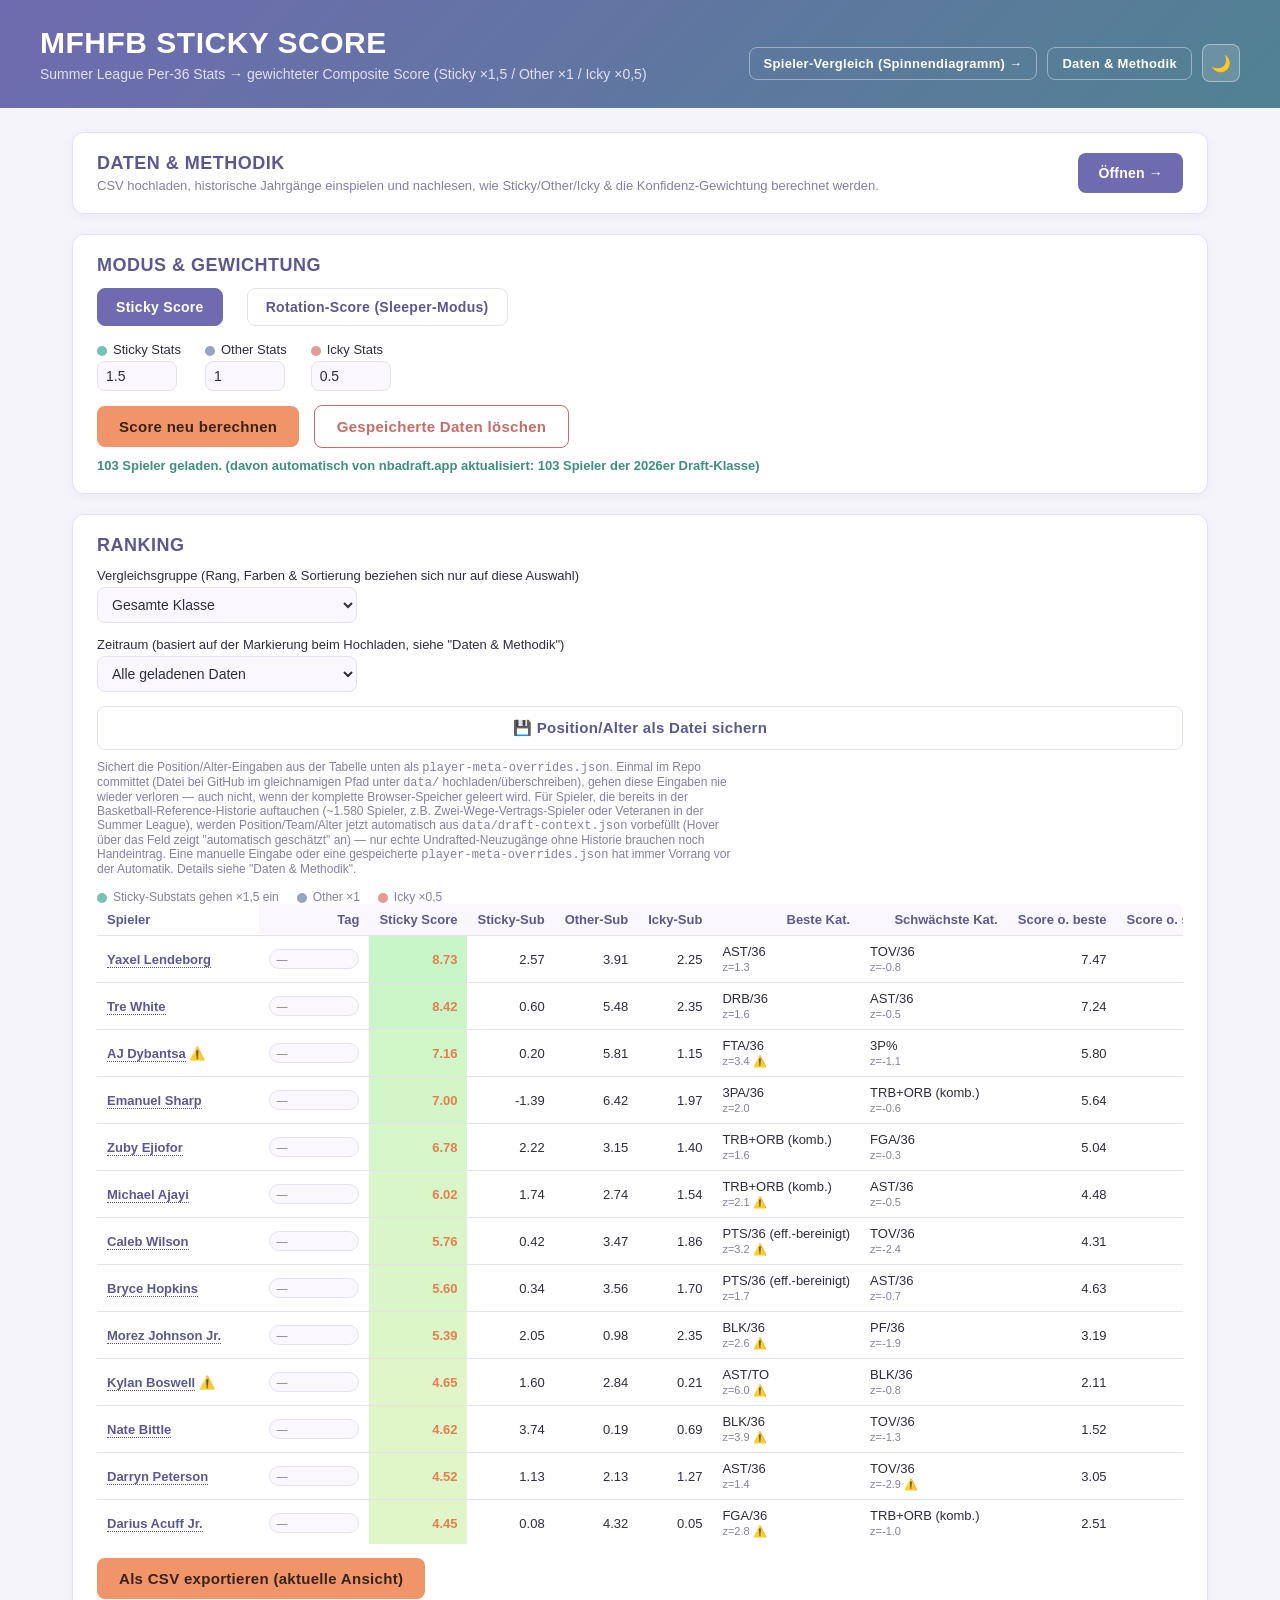
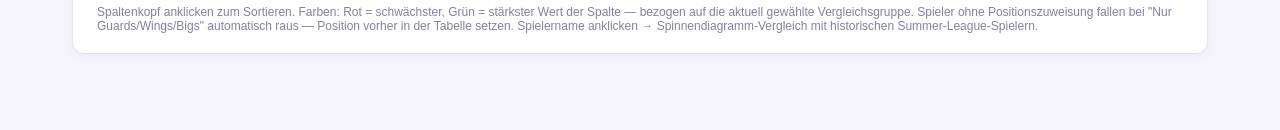
==== commit e07b89fb: "Add files via upload" ====
--- a/index.html
+++ b/index.html
@@ -108,9 +108,12 @@
       <div class="hint" style="max-width:640px;">Sichert die Position/Alter-Eingaben aus der Tabelle unten als
       <code>player-meta-overrides.json</code>. Einmal im Repo committet (Datei bei GitHub im gleichnamigen Pfad
       unter <code>data/</code> hochladen/überschreiben), gehen diese Eingaben nie wieder verloren — auch nicht,
-      wenn der komplette Browser-Speicher geleert wird. Historische Vergleichsspieler brauchen das nicht mehr:
-      Team/Draft-Pick/Position/Karriere-Spiele für ~1.580 von ihnen kommen jetzt automatisch aus einem
-      öffentlichen Basketball-Reference-Datensatz, siehe "Daten & Methodik".</div>
+      wenn der komplette Browser-Speicher geleert wird. Für Spieler, die bereits in der Basketball-Reference-Historie
+      auftauchen (~1.580 Spieler, z.B. Zwei-Wege-Vertrags-Spieler oder Veteranen in der Summer League), werden
+      Position/Team/Alter jetzt automatisch aus <code>data/draft-context.json</code> vorbefüllt (Hover über das Feld
+      zeigt "automatisch geschätzt" an) — nur echte Undrafted-Neuzugänge ohne Historie brauchen noch Handeintrag.
+      Eine manuelle Eingabe oder eine gespeicherte <code>player-meta-overrides.json</code> hat immer Vorrang vor der
+      Automatik. Details siehe "Daten & Methodik".</div>
     </div>
     <div class="legend" id="stickyLegend">
       <span><span class="dot" style="background:var(--sticky)"></span>Sticky-Substats gehen ×1,5 ein</span>
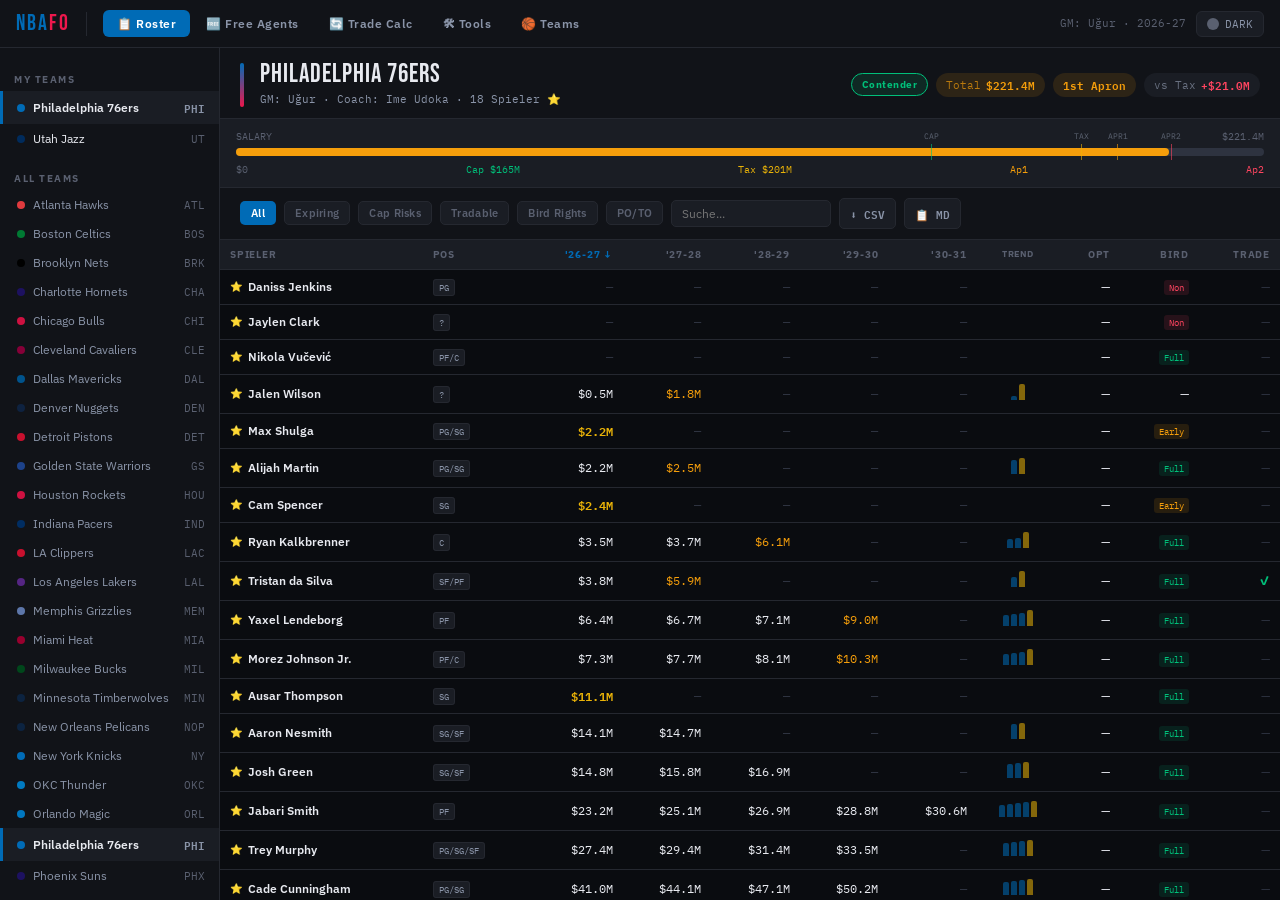
==== commit 22d6e511: "Add files via upload" ====
--- a/index.html
+++ b/index.html
@@ -2,139 +2,336 @@
 <html lang="de">
 <head>
 <meta charset="UTF-8">
-<meta name="viewport" content="width=device-width, initial-scale=1.0">
-<title>MFHFB Sticky Score</title>
-<script>
-(function(){
-  try{
-    var t = localStorage.getItem('mfhfb_theme');
-    if(t === 'dark' || (!t && window.matchMedia('(prefers-color-scheme: dark)').matches)){
-      document.documentElement.setAttribute('data-theme','dark');
-    }
-  }catch(e){}
-})();
-</script>
+<meta name="viewport" content="width=device-width, initial-scale=1.0, viewport-fit=cover">
+<title>NBA Front Office — Uğur</title>
+<link href="https://fonts.googleapis.com/css2?family=Bebas+Neue&family=IBM+Plex+Mono:wght@400;600&family=IBM+Plex+Sans:wght@300;400;600;700&display=swap" rel="stylesheet">
 <link rel="stylesheet" href="css/style.css">
 </head>
 <body>
+<div id="app">
+  <div id="topnav">
+    <div class="logo">NBA<span>FO</span></div>
+    <div class="nav-sep"></div>
+    <div class="nav-section-tabs">
+      <button class="nav-tab active" onclick="showPage('roster')" id="tab-roster">📋 Roster</button>
+      <button class="nav-tab" onclick="showPage('fa')" id="tab-fa">🆓 Free Agents</button>
+      <button class="nav-tab" onclick="showPage('trade')" id="tab-trade">🔄 Trade Calc</button>
+      <button class="nav-tab" onclick="showPage('tools')" id="tab-tools">🛠 Tools</button>
+      <button class="nav-tab" onclick="showPage('teams')" id="tab-teams">🏀 Teams</button>
+    </div>
+    <div class="nav-right">
+      <span class="nav-team-label" id="nav-team-label">GM: Uğur · 2026-27</span>
+      <button class="theme-btn" onclick="toggleTheme()">
+        <div class="theme-dot"></div>
+        <span id="theme-label">DARK</span>
+      </button>
+    </div>
+  </div>
+  <div id="sidebar-overlay" onclick="closeSidebar()"></div>
+  <div id="main-body">
+    <div id="sidebar">
+      <div class="sidebar-section-label">My Teams</div>
+      <div id="sidebar-my-teams"></div>
+      <div class="sidebar-section-label" style="margin-top:14px">All Teams</div>
+      <div id="sidebar-all-teams"></div>
+    </div>
+    <div id="content">
+      <div id="mobile-team-strip">
+        <div class="mobile-team-dot" id="strip-dot"></div>
+        <div class="mobile-team-name" id="strip-name">Philadelphia 76ers</div>
+        <button class="mobile-hamburger" onclick="openSidebar()">☰</button>
+      </div>
+      <!-- ROSTER PAGE -->
+      <div class="page active" id="page-roster">
+        <div id="roster-team-header"></div>
+        <div id="cap-bar-section"></div>
+        <div class="roster-toolbar">
+          <button class="filter-btn active" onclick="setFilter('all',this)">All</button>
+          <button class="filter-btn" onclick="setFilter('expiring',this)">Expiring</button>
+          <button class="filter-btn" onclick="setFilter('caps',this)">Cap Risks</button>
+          <button class="filter-btn" onclick="setFilter('tradable',this)">Tradable</button>
+          <button class="filter-btn" onclick="setFilter('bird',this)">Bird Rights</button>
+          <button class="filter-btn" onclick="setFilter('options',this)">PO/TO</button>
+          <input class="search-box" id="roster-search" type="text" placeholder="Suche..." oninput="renderRoster()"><button class="export-btn" id="export-csv-btn" onclick="exportRosterCSV()">⬇ CSV</button><button class="export-btn" id="export-md-btn" onclick="exportRosterMarkdown()">📋 MD</button>
+        </div>
+        <div class="roster-wrap" id="roster-table-wrap"></div>
+      </div>
+      <!-- FA PAGE -->
+      <div class="page" id="page-fa">
+        <div class="fa-toolbar">
+          <span style="font-family:var(--font-display);font-size:20px;letter-spacing:1px">Free Agents 2026</span>
+          <input class="fa-search" id="fa-search" type="text" placeholder="Suche Spieler..." oninput="renderFA()">
+          <select id="fa-sort-select" onchange="setFASort()" style="padding:5px 8px;background:var(--surface2);border:1px solid var(--border);border-radius:5px;color:var(--text);font-size:11px;outline:none">
+            <option value="fpg-1">FPG ↓</option>
+            <option value="fpg1">FPG ↑</option>
+            <option value="name-1">Name A-Z</option>
+            <option value="fairval-1">Fair Value ↓</option>
+          </select>
+        </div>
+        <div class="fa-table-wrap" id="fa-table-wrap"></div>
+      </div>
+      <!-- TRADE PAGE -->
+      <div class="page" id="page-trade">
+        <div class="trade-page">
+          <div class="trade-header-row">
+            <span class="trade-page-title">⚖️ Trade Calculator</span>
+            <button class="trade-reset-btn" onclick="resetTrade()">↺ Reset</button>
+          </div>
+          <div class="trade-sides">
+            <div class="trade-side">
+              <div class="trade-side-header">
+                <span class="trade-side-label">Team A</span>
+                <select class="trade-team-select" id="trade-team-a" onchange="updateTradeSide('a')">
+                  <option value="">— Team wählen —</option>
+                </select>
+              </div>
+              <div class="trade-side-body">
+                <div class="picker-wrap" id="picker-wrap-a">
+                  <input class="trade-player-search" id="trade-search-a" type="text" placeholder="Spieler suchen…" oninput="showDropdown('a')" onfocus="showDropdown('a')" autocomplete="off">
+                  <div class="trade-player-dropdown" id="dropdown-a" style="display:none"></div>
+                </div>
+                <div class="trade-players-list" id="trade-players-a"></div>
+                <div class="manual-add-row">
+                  <input class="manual-input" id="manual-name-a" type="text" placeholder="Spielername (manuell)">
+                  <input class="manual-input" id="manual-sal-a" type="number" placeholder="Gehalt $" style="max-width:110px">
+                  <button class="manual-add-btn" onclick="manualAdd('a')">+ Add</button>
+                </div>
+              </div>
+              <div class="trade-totals">
+                <span class="trade-total-label">OUTGOING</span>
+                <span class="trade-total-val" id="total-a">$0</span>
+              </div>
+            </div>
+            <div class="trade-side">
+              <div class="trade-side-header">
+                <span class="trade-side-label">Team B</span>
+                <select class="trade-team-select" id="trade-team-b" onchange="updateTradeSide('b')">
+                  <option value="">— Team wählen —</option>
+                </select>
+              </div>
+              <div class="trade-side-body">
+                <div class="picker-wrap" id="picker-wrap-b">
+                  <input class="trade-player-search" id="trade-search-b" type="text" placeholder="Spieler suchen…" oninput="showDropdown('b')" onfocus="showDropdown('b')" autocomplete="off">
+                  <div class="trade-player-dropdown" id="dropdown-b" style="display:none"></div>
+                </div>
+                <div class="trade-players-list" id="trade-players-b"></div>
+                <div class="manual-add-row">
+                  <input class="manual-input" id="manual-name-b" type="text" placeholder="Spielername (manuell)">
+                  <input class="manual-input" id="manual-sal-b" type="number" placeholder="Gehalt $" style="max-width:110px">
+                  <button class="manual-add-btn" onclick="manualAdd('b')">+ Add</button>
+                </div>
+              </div>
+              <div class="trade-totals">
+                <span class="trade-total-label">OUTGOING</span>
+                <span class="trade-total-val" id="total-b">$0</span>
+              </div>
+            </div>
+          </div>
+          <div class="trade-verdict">
+            <div class="verdict-title">📊 Trade Analyse</div>
+            <div class="verdict-grid" id="trade-verdict"></div>
+          </div>
+          <div class="tpe-section">
+            <div class="tpe-title">💜 Traded Player Exceptions</div>
+            <div id="tpe-results"><div style="color:var(--muted);font-size:12px">Füge Spieler hinzu um TPEs zu berechnen.</div></div>
+          </div>
+          <div class="cba-ref">
+            <div class="cba-ref-title">📖 CBA 2026-27 Referenz</div>
+            <div class="cba-grid">
+              <div class="cba-item"><div class="cba-item-label">Salary Cap</div><div class="cba-item-val" style="color:var(--green)">$165,000,000</div></div>
+              <div class="cba-item"><div class="cba-item-label">Luxury Tax</div><div class="cba-item-val" style="color:var(--yellow)">$201,000,000</div></div>
+              <div class="cba-item"><div class="cba-item-label">1st Apron</div><div class="cba-item-val" style="color:var(--orange)">$209,000,000</div></div>
+              <div class="cba-item"><div class="cba-item-label">2nd Apron</div><div class="cba-item-val" style="color:var(--red)">$222,000,000</div></div>
+              <div class="cba-item"><div class="cba-item-label">Non-Tax MLE</div><div class="cba-item-val">$15,048,000</div></div>
+              <div class="cba-item"><div class="cba-item-label">Tax MLE</div><div class="cba-item-val">$6,065,000</div></div>
+              <div class="cba-item"><div class="cba-item-label">Room MLE</div><div class="cba-item-val">$9,369,000</div></div>
+              <div class="cba-item"><div class="cba-item-label">BAE</div><div class="cba-item-val">$5,478,000</div></div>
+            </div>
+          </div>
+        </div>
+      </div>
+      <!-- TOOLS PAGE -->
+      <div class="page" id="page-tools">
+<div style="display:flex;flex-direction:column;height:100%;min-height:0;overflow:hidden">
+          <div class="tools-tabs" id="tools-tabs">
+            <button class="tool-tab active" onclick="showTool('finder')">🔍 Trade Finder</button>
+            <button class="tool-tab" onclick="showTool('maxcalc')">💰 Max Angebot</button>
+            <button class="tool-tab" onclick="showTool('fairval')">⭐ Fair Value</button>
+<button class="tool-tab" onclick="showTool('offseason')">📅 Off Season</button><button class="tool-tab" onclick="showTool('ownercap')">💰 Owner Cap</button><button class="tool-tab" onclick="showTool('fabidding')">💵 FA Bidding</button>
+          </div>
+  
+          <!-- TRADE FINDER -->
+          <div class="tool-panel active" id="tool-finder">
+            <div class="tool-card">
+              <div class="tool-card-title">🔍 Trade Finder</div>
+              <div class="form-row">
+                <div class="form-group">
+                  <label class="form-label">Spieler (aus meinem Roster)</label>
+                  <select class="form-select" id="finder-player">
+                    <option value="">— Spieler wählen —</option>
+                  </select>
+                </div>
+                <div class="form-group" style="max-width:120px">
+                  <label class="form-label">Gehalt ($)</label>
+                  <input class="form-input" id="finder-sal" type="number" placeholder="z.B. 11000000">
+                </div>
+              </div>
+              <div class="form-row">
+                <div class="form-group">
+                  <label class="form-label">Ziel-Team</label>
+                  <select class="form-select" id="finder-target">
+                    <option value="all">🌍 Gesamter Markt</option>
+                  </select>
+                </div>
+                <div class="form-group" style="max-width:160px">
+                  <label class="form-label">Team-Richtung filtern</label>
+                  <select class="form-select" id="finder-direction">
+                    <option value="all">Alle Teams</option>
+                    <option value="rebuild">Rebuilder bevorzugen</option>
+                    <option value="contend">Contender bevorzugen</option>
+                  </select>
+                </div>
+                <button class="action-btn" onclick="runTradeFinder()" style="align-self:flex-end">Suchen</button>
+              </div>
+              <div id="finder-results"></div>
+            </div>
+          </div>
+          <!-- MAX ANGEBOT -->
+          <div class="tool-panel" id="tool-maxcalc">
+            <div class="tool-card">
+              <div class="tool-card-title">💰 CBA Max-Angebot Rechner</div>
+              <div class="form-row">
+                <div class="form-group">
+                  <label class="form-label">Spieler (aus FA-Liste)</label>
+                  <select class="form-select" id="maxcalc-player" onchange="prefillMaxCalc()">
+                    <option value="">— oder manuell eingeben —</option>
+                  </select>
+                </div>
+              </div>
+              <div class="form-row">
+                <div class="form-group">
+                  <label class="form-label">Letztes Gehalt ($)</label>
+                  <input class="form-input" id="maxcalc-last-sal" type="number" placeholder="z.B. 11000000">
+                </div>
+                <div class="form-group">
+                  <label class="form-label">NBA-Erfahrung (Jahre)</label>
+                  <select class="form-select" id="maxcalc-exp">
+                    <option value="0">0–6 Jahre (25% Cap)</option>
+                    <option value="7">7–9 Jahre (30% Cap)</option>
+                    <option value="10">10+ Jahre (35% Cap)</option>
+                  </select>
+                </div>
+                <div class="form-group">
+                  <label class="form-label">Bird Rights</label>
+                  <select class="form-select" id="maxcalc-bird">
+                    <option value="full">Full Bird Rights</option>
+                    <option value="early">Early Bird Rights</option>
+                    <option value="non">Non-Bird / kein</option>
+                  </select>
+                </div>
+                <button class="action-btn" onclick="calcMax()" style="align-self:flex-end">Berechnen</button>
+              </div>
+              <div id="maxcalc-results"></div>
+            </div>
+          </div>
+          <!-- FAIR VALUE -->
+          <div class="tool-panel" id="tool-fairval">
+            <div class="tool-card">
+              <div class="tool-card-title">⭐ Fantasy Fair Value</div>
+              <p style="font-size:12px;color:var(--dim);margin-bottom:12px">Basierend auf FPG-Anteil am Liga-Pool: Wie viel ist ein Spieler in Dollar wert?</p>
+              <div class="form-row">
+                <div class="form-group">
+                  <label class="form-label">Anzahl Teams</label>
+                  <input class="form-input" id="fv-teams" type="number" value="12" min="6" max="30">
+                </div>
+                <div class="form-group">
+                  <label class="form-label">Roster-Plätze / Team</label>
+                  <input class="form-input" id="fv-spots" type="number" value="13" min="8" max="20">
+                </div>
+                <div class="form-group">
+                  <label class="form-label">Marktfaktor</label>
+                  <select class="form-select" id="fv-factor">
+                    <option value="0.7">0.7× (effizient)</option>
+                    <option value="1.0" selected>1.0× (Standard)</option>
+                    <option value="1.3">1.3× (Stars-Premium)</option>
+                    <option value="1.6">1.6× (Inflation)</option>
+                  </select>
+                </div>
+              </div>
+              <div id="fv-table-wrap"></div>
+            </div>
+          </div>
 
-<header>
-  <div class="header-row">
-    <div>
-      <h1>MFHFB Sticky Score</h1>
-      <p>Summer League Per-36 Stats → gewichteter Composite Score (Sticky ×1,5 / Other ×1 / Icky ×0,5)</p>
-    </div>
-    <div class="header-actions">
-      <nav><a href="player.html">Spieler-Vergleich (Spinnendiagramm) →</a></nav>
-      <nav><a href="daten.html">Daten &amp; Methodik</a></nav>
-      <button class="theme-toggle" id="themeToggle" aria-label="Dark Mode umschalten">🌙</button>
+          <!-- OFF SEASON PLANER -->
+<div class="tool-panel" id="tool-offseason" style="gap:16px">
+            <div class="tool-card" style="padding-bottom:16">
+              <div class="tool-card-title">📅 Off Season Planer</div>
+              <p style="font-size:12px;color:var(--dim);margin-bottom:12px">Plane deine Roster-Entscheidungen: Wer bleibt, wie, zu welchem Preis?</p>
+              <div class="form-row" style="margin-bottom:0">
+                <div class="form-group">
+                  <label class="form-label">Team</label>
+                  <select class="form-select" id="os-team" onchange="renderOffSeason()">
+                    <option value="PHI">Philadelphia 76ers</option>
+                    <option value="UT">Utah Jazz</option>
+                  </select>
+                </div>
+              </div>
+            </div>
+            <div id="os-roster-cards" style="display:flex;flex-direction:column;gap:10px"></div>
+            <div class="tool-card" id="os-summary" style="background:var(--surface);border:1px solid var(--border);border-radius:10px"></div>
+          </div>
+
+          <!-- FA OFFER SHEET BUILDER -->
+          <div class="tool-panel" id="tool-fabidding" style="gap:16px"></div>
+        </div>
+      </div>
+
+<!-- OWNER CAP DASHBOARD -->
+          <div class="tool-panel" id="tool-ownercap" style="gap:16px">
+            <div class="tool-card" style="flex-shrink:0">
+              <div class="tool-card-title">💰 Owner Cap Dashboard</div>
+              <p style="font-size:12px;color:var(--dim);margin-bottom:12px">Alle 30 Teams und ihre individuelle Owner Cap Auslastung.</p>
+              <select class="form-select" id="oc-sort-select" onchange="renderOwnerCapDashboard()" style="max-width:180px">
+                <option value="pct">Auslastung ↓</option>
+                <option value="left">Verbleibend ↓</option>
+                <option value="cap">Owner Cap ↓</option>
+                <option value="name">Team Name</option>
+              </select>
+            </div>
+            <div class="oc-table-wrap" id="oc-table-wrap"></div>
+          </div>
+      
+      <!-- TEAMS PAGE -->
+      <div class="page" id="page-teams">
+        <div class="teams-toolbar">
+          <span style="font-family:var(--font-display);font-size:20px;letter-spacing:1px">League Overview</span>
+          <select id="teams-sort-select" onchange="renderTeamsTable()" style="padding:5px 8px;background:var(--surface2);border:1px solid var(--border);border-radius:5px;color:var(--text);font-size:11px;outline:none">
+            <option value="name">Team Name</option>
+            <option value="salary">Salary ↓</option>
+            <option value="space">Cap Space ↓</option>
+            <option value="gm">GM Name</option>
+          </select>
+        </div>
+        <div class="teams-page">
+          <div id="teams-table-wrap" style="overflow:auto"></div>
+        </div>
+      </div>
+    </div><!-- /content -->
+    <div id="detail-panel">
+      <div id="detail-panel-inner"></div>
+    </div>
+  </div><!-- /main-body -->
+  <div id="mobile-bottom-nav">
+    <div class="mnav-inner">
+      <button class="mnav-btn active" id="mnav-roster" onclick="showPage('roster')"><span class="micon">📋</span><span>Roster</span></button>
+      <button class="mnav-btn" id="mnav-fa" onclick="showPage('fa')"><span class="micon">🆓</span><span>FAs</span></button>
+      <button class="mnav-btn" id="mnav-trade" onclick="showPage('trade')"><span class="micon">🔄</span><span>Trade</span></button>
+      <button class="mnav-btn" id="mnav-tools" onclick="showPage('tools')"><span class="micon">🛠</span><span>Tools</span></button>
+      <button class="mnav-btn" id="mnav-teams" onclick="showPage('teams')"><span class="micon">🏀</span><span>Teams</span></button>
     </div>
   </div>
-</header>
-
-<main>
-
-  <div class="card data-entry-card">
-    <div class="txt">
-      <h2>Daten &amp; Methodik</h2>
-      <p>CSV hochladen, historische Jahrgänge einspielen und nachlesen, wie Sticky/Other/Icky &amp; die Konfidenz-Gewichtung berechnet werden.</p>
-    </div>
-    <a class="btn-link" href="daten.html">Öffnen →</a>
-  </div>
-
-  <div class="card">
-    <h2>Modus &amp; Gewichtung</h2>
-    <div class="weights" style="margin-bottom:16px;">
-      <button id="modeStickyBtn" class="modeBtn modeActive">Sticky Score</button>
-      <button id="modeRotationBtn" class="modeBtn">Rotation-Score (Sleeper-Modus)</button>
-    </div>
-    <div id="stickyModePanel">
-      <div class="weights">
-        <div class="weight-field">
-          <label><span class="dot" style="background:var(--sticky)"></span>Sticky Stats</label>
-          <input type="number" id="wSticky" value="1.5" step="0.1">
-        </div>
-        <div class="weight-field">
-          <label><span class="dot" style="background:var(--other)"></span>Other Stats</label>
-          <input type="number" id="wOther" value="1" step="0.1">
-        </div>
-        <div class="weight-field">
-          <label><span class="dot" style="background:var(--icky)"></span>Icky Stats</label>
-          <input type="number" id="wIcky" value="0.5" step="0.1">
-        </div>
-      </div>
-    </div>
-    <div id="rotationModePanel" style="display:none;">
-      <p class="steps">
-        Sucht nicht den vielseitigsten Spieler, sondern den mit <strong>einer klar tragfähigen NBA-Fähigkeit</strong> —
-        das Muster hinter Spielern wie Fred VanVleet, Austin Reaves, T.J. McConnell oder Sam Hauser. Fließt ein:
-        AST/TOV, STL/36 (höher gewichtet — historisch der stärkste Einzelprädiktor für NBA-Erfolg),
-        FT% (nur bei ausreichend Volumen), 3P% (nur bei ausreichend Volumen), Effizienz bei geringem
-        Scoring-Volumen. Ein Bonus, wenn genau <em>eine</em> dieser Kategorien stark heraussticht und der
-        Rest unauffällig ist. Alter wird angezeigt, fließt aber bewusst <strong>nicht</strong> in den Score ein —
-        Daten zu Second-Round-Picks zeigen, dass ältere Senioren sogar seltener in der Liga überleben als
-        jüngere Spieler, "älter = fertiger" war zu pauschal.
-      </p>
-    </div>
-    <button id="calcBtn">Score neu berechnen</button>
-    <button id="resetBtn" class="btn-outline" style="margin-left:10px;color:var(--icky-strong);border-color:var(--icky-strong);">Gespeicherte Daten löschen</button>
-    <div id="status"></div>
-  </div>
-
-  <div class="card" id="resultsCard" style="display:none;">
-    <h2>Ranking</h2>
-    <datalist id="tagOptions">
-      <option value="My Guys">
-      <option value="Targets">
-    </datalist>
-    <div class="weight-field" style="margin-bottom:14px;">
-      <label>Vergleichsgruppe (Rang, Farben & Sortierung beziehen sich nur auf diese Auswahl)</label>
-      <select id="positionFilter" style="padding:8px 10px;border:1px solid var(--border);border-radius:8px;font-size:14px;max-width:260px;">
-        <option value="ALL">Gesamte Klasse</option>
-        <option value="G">Nur Guards</option>
-        <option value="W">Nur Wings</option>
-        <option value="B">Nur Bigs</option>
-      </select>
-    </div>
-    <div class="weight-field" style="margin-bottom:14px;">
-      <label>Zeitraum (basiert auf der Markierung beim Hochladen, siehe "Daten & Methodik")</label>
-      <select id="seasonFilter" style="padding:8px 10px;border:1px solid var(--border);border-radius:8px;font-size:14px;max-width:260px;">
-        <option value="ALL">Alle geladenen Daten</option>
-        <option value="2026">Nur 2026 Summer League</option>
-      </select>
-    </div>
-    <div class="weight-field" style="margin-bottom:14px;">
-      <button id="metaExportBtn" class="btn-outline" type="button">💾 Position/Alter als Datei sichern</button>
-      <div class="hint" style="max-width:640px;">Sichert die Position/Alter-Eingaben aus der Tabelle unten als
-      <code>player-meta-overrides.json</code>. Einmal im Repo committet (Datei bei GitHub im gleichnamigen Pfad
-      unter <code>data/</code> hochladen/überschreiben), gehen diese Eingaben nie wieder verloren — auch nicht,
-      wenn der komplette Browser-Speicher geleert wird. Für Spieler, die bereits in der Basketball-Reference-Historie
-      auftauchen (~1.580 Spieler, z.B. Zwei-Wege-Vertrags-Spieler oder Veteranen in der Summer League), werden
-      Position/Team/Alter jetzt automatisch aus <code>data/draft-context.json</code> vorbefüllt (Hover über das Feld
-      zeigt "automatisch geschätzt" an) — nur echte Undrafted-Neuzugänge ohne Historie brauchen noch Handeintrag.
-      Eine manuelle Eingabe oder eine gespeicherte <code>player-meta-overrides.json</code> hat immer Vorrang vor der
-      Automatik. Details siehe "Daten & Methodik".</div>
-    </div>
-    <div class="legend" id="stickyLegend">
-      <span><span class="dot" style="background:var(--sticky)"></span>Sticky-Substats gehen ×1,5 ein</span>
-      <span><span class="dot" style="background:var(--other)"></span>Other ×1</span>
-      <span><span class="dot" style="background:var(--icky)"></span>Icky ×0,5</span>
-    </div>
-    <div class="table-wrap">
-      <table id="resultsTable">
-        <thead><tr id="headRow"></tr></thead>
-        <tbody id="bodyRows"></tbody>
-      </table>
-    </div>
-    <button id="exportBtn" style="margin-top:14px;">Als CSV exportieren (aktuelle Ansicht)</button>
-    <div class="hint">Spaltenkopf anklicken zum Sortieren. Farben: Rot = schwächster, Grün = stärkster Wert der Spalte — bezogen auf die aktuell gewählte Vergleichsgruppe. Spieler ohne Positionszuweisung fallen bei "Nur Guards/Wings/Bigs" automatisch raus — Position vorher in der Tabelle setzen. Spielername anklicken → Spinnendiagramm-Vergleich mit historischen Summer-League-Spielern.</div>
-  </div>
-
-</main>
-
-<script src="js/theme.js"></script>
-<script src="js/draft-lookup.js"></script>
-<script src="js/stats.js"></script>
+</div><!-- /app -->
 <script src="js/app.js"></script>
+<script src="js/fa-bidding.js"></script>
 </body>
 </html>
--- a/css/style.css
+++ b/css/style.css
@@ -1,375 +1,428 @@
-:root{
-  --bg:#f6f4fb;
-  --bg-soft:#efeaf9;
-  --card:#ffffff;
-  --card-alt:#faf8fe;
-  --border:#e6e1f2;
-  --text:#2f2d3d;
-  --muted:#867fa0;
 
-  --navy:#5b5891;            /* headings / accent text */
-  --accent-strong:#6f6bb0;   /* solid fills: header, active buttons */
-  --accent-strong-hover:#5d5a97;
-
-  --orange:#f0946a;          /* primary CTA */
-  --orange-hover:#e57e50;
-
-  --sticky:#74c3b4;
-  --sticky-strong:#3f8f80;
-  --other:#9aa2c4;
-  --other-strong:#5c6491;
-  --icky:#e79997;
-  --icky-strong:#c96b68;
-
-  --shadow:0 2px 10px rgba(91,88,145,0.08);
-  --header-text:#ffffff;
-  --header-muted:#e3e0f7;
+:root {
+  --bg:#0a0c10;--surface:#111318;--surface2:#1a1d24;--surface3:#20242e;
+  --border:#252830;--border2:#2e3340;--text:#e8eaf0;--muted:#5a6070;--dim:#8a94a8;
+  --green:#00c07a;--green-dim:rgba(0,192,122,0.12);--red:#ff4560;--red-dim:rgba(255,69,96,0.12);
+  --orange:#f59e0b;--orange-dim:rgba(245,158,11,0.12);--yellow:#eab308;--blue:#3b82f6;--blue-dim:rgba(59,130,246,0.12);
+  --purple:#a855f7;--purple-dim:rgba(168,85,247,0.12);
+  --font-display:'Bebas Neue',sans-serif;--font-mono:'IBM Plex Mono',monospace;--font-body:'IBM Plex Sans',sans-serif;
+  --team-c1:#006BB6;--team-c2:#ED174C;--bottom-nav-h:56px;--topnav-h:48px;
+}
+body.light{--bg:#eef0f4;--surface:#fff;--surface2:#f4f6fa;--surface3:#eaecf2;--border:#d8dce8;--border2:#c8cdd9;--text:#111318;--muted:#8a94a8;--dim:#4a5568;--green:#059669;--green-dim:rgba(5,150,105,.10);--red:#dc2626;--red-dim:rgba(220,38,38,.09);--orange:#d97706;--orange-dim:rgba(217,119,6,.10);--yellow:#b45309;--blue:#2563eb;--blue-dim:rgba(37,99,235,.10);--purple:#7c3aed;--purple-dim:rgba(124,58,237,.10)}
+*{margin:0;padding:0;box-sizing:border-box}
+html,body{height:100%}
+body{font-family:var(--font-body);background:var(--bg);color:var(--text);font-size:13px;line-height:1.5;overflow:hidden}
+button{cursor:pointer;font-family:var(--font-body);border:none;background:none;-webkit-tap-highlight-color:transparent}
+input,select{font-family:var(--font-body)}
+::-webkit-scrollbar{width:5px;height:5px}::-webkit-scrollbar-track{background:transparent}::-webkit-scrollbar-thumb{background:var(--border2);border-radius:3px}
+#app{display:flex;flex-direction:column;height:100dvh;overflow:hidden}
+#topnav{display:flex;align-items:center;gap:12px;padding:0 16px;height:var(--topnav-h);background:var(--surface);border-bottom:1px solid var(--border);flex-shrink:0;position:relative;z-index:200}
+.logo{font-family:var(--font-display);font-size:22px;letter-spacing:2px;color:var(--team-c1);flex-shrink:0}
+.logo span{color:var(--team-c2)}
+.nav-sep{width:1px;height:24px;background:var(--border);margin:0 4px;flex-shrink:0}
+.nav-section-tabs{display:flex;gap:2px;flex-shrink:0}
+.nav-tab{padding:6px 14px;border-radius:6px;font-size:12px;font-weight:600;letter-spacing:.5px;color:var(--dim);transition:all .15s;background:transparent}
+.nav-tab:hover{background:var(--surface2);color:var(--text)}
+.nav-tab.active{background:var(--team-c1);color:#fff}
+.nav-right{margin-left:auto;display:flex;align-items:center;gap:10px}
+.nav-team-label{font-size:11px;color:var(--muted);font-family:var(--font-mono)}
+.theme-btn{display:flex;align-items:center;gap:6px;padding:5px 10px;border-radius:6px;background:var(--surface2);border:1px solid var(--border);color:var(--dim);font-size:11px;font-family:var(--font-mono);transition:all .15s;cursor:pointer}
+.theme-btn:hover{color:var(--text);border-color:var(--border2)}
+.theme-dot{width:12px;height:12px;border-radius:50%;background:var(--muted);transition:background .2s}
+body.light .theme-dot{background:var(--team-c1)}
+#main-body{display:flex;flex:1;overflow:hidden;min-height:0}
+#sidebar{width:220px;flex-shrink:0;background:var(--surface);border-right:1px solid var(--border);overflow-y:auto;padding:12px 0;transition:transform .25s cubic-bezier(.4,0,.2,1);z-index:160}
+.sidebar-section-label{padding:4px 14px;font-size:10px;font-weight:700;letter-spacing:1.5px;color:var(--muted);text-transform:uppercase;margin-top:8px}
+.sidebar-team-btn{display:flex;align-items:center;gap:8px;width:100%;padding:7px 14px;background:transparent;color:var(--dim);font-size:12px;text-align:left;transition:all .12s;border-left:3px solid transparent}
+.sidebar-team-btn:hover{background:var(--surface2);color:var(--text)}
+.sidebar-team-btn.active{background:var(--surface2);color:var(--text);border-left-color:var(--team-c1);font-weight:600}
+.sidebar-team-btn.my-team{color:var(--text)}
+.team-dot{width:8px;height:8px;border-radius:50%;flex-shrink:0}
+.sidebar-team-btn .team-abbr{font-family:var(--font-mono);font-size:11px;color:var(--muted);margin-left:auto}
+.sidebar-team-btn.active .team-abbr{color:var(--dim)}
+#content{flex:1;overflow:hidden;display:flex;flex-direction:column;min-width:0}
+.page{display:none;flex:1;overflow:hidden;flex-direction:column;min-height:0}
+.page.active{display:flex}
+.team-header{padding:14px 20px 10px;border-bottom:1px solid var(--border);display:flex;align-items:center;gap:16px;flex-shrink:0;background:var(--surface);flex-wrap:wrap}
+.team-color-bar{width:4px;height:44px;border-radius:2px;flex-shrink:0}
+.team-header-name{font-family:var(--font-display);font-size:26px;letter-spacing:1px;line-height:1}
+.team-header-meta{font-size:11px;color:var(--dim);font-family:var(--font-mono);margin-top:3px}
+.team-header-caps{display:flex;gap:8px;margin-left:auto;flex-wrap:wrap;align-items:center}
+.cap-pill{padding:4px 10px;border-radius:20px;font-size:11px;font-family:var(--font-mono);font-weight:600;display:flex;align-items:center;gap:5px}
+.cap-pill.over2{background:var(--red-dim);color:var(--red)}
+.cap-pill.over1{background:var(--orange-dim);color:var(--orange)}
+.cap-pill.overtax{background:rgba(234,179,8,.12);color:var(--yellow)}
+.cap-pill.undercap{background:var(--green-dim);color:var(--green)}
+.cap-pill .pill-label{opacity:.7;font-weight:400}
+.direction-badge{padding:3px 10px;border-radius:12px;font-size:10px;font-weight:700;letter-spacing:.5px;white-space:nowrap}
+.direction-badge.contend{background:var(--green-dim);color:var(--green);border:1px solid var(--green)}
+.direction-badge.rebuild{background:var(--red-dim);color:var(--red);border:1px solid var(--red)}
+.direction-badge.mixed{background:var(--orange-dim);color:var(--orange);border:1px solid var(--orange)}
+.direction-badge.other{background:var(--surface2);color:var(--dim);border:1px solid var(--border)}
+.roster-wrap{flex:1;overflow:auto}
+.roster-toolbar{display:flex;align-items:center;gap:8px;padding:10px 20px;border-bottom:1px solid var(--border);background:var(--surface);flex-shrink:0;flex-wrap:wrap}
+.filter-btn{padding:4px 10px;border-radius:5px;font-size:11px;font-weight:600;color:var(--muted);background:var(--surface2);border:1px solid var(--border);transition:all .12s;letter-spacing:.3px;white-space:nowrap}
+.filter-btn:hover{color:var(--text);border-color:var(--border2)}
+.filter-btn.active{background:var(--team-c1);color:#fff;border-color:transparent}
+.search-box{padding:5px 10px;background:var(--surface2);border:1px solid var(--border);border-radius:5px;color:var(--text);font-size:12px;width:160px;outline:none;transition:border-color .15s}
+.search-box:focus{border-color:var(--team-c1)}
+body.light .search-box{background:var(--surface3)}
+table.roster-table{width:100%;border-collapse:collapse;font-size:12px}
+table.roster-table th{position:sticky;top:0;background:var(--surface2);padding:7px 10px;text-align:right;font-size:10px;font-weight:700;letter-spacing:.8px;color:var(--muted);text-transform:uppercase;border-bottom:1px solid var(--border);white-space:nowrap;cursor:pointer;user-select:none}
+table.roster-table th:first-child,table.roster-table th:nth-child(2){text-align:left}
+table.roster-table th:hover{color:var(--dim)}
+table.roster-table th.sorted{color:var(--team-c1)}
+table.roster-table td{padding:8px 10px;border-bottom:1px solid var(--border);text-align:right;vertical-align:middle;white-space:nowrap}
+table.roster-table td:first-child,table.roster-table td:nth-child(2){text-align:left}
+tr.player-row{cursor:pointer;transition:background .1s}
+tr.player-row:hover{background:var(--surface2)}
+tr.player-row.selected{background:rgba(0,107,182,.1)!important}
+.player-name-cell{font-weight:600;font-size:12px;display:flex;align-items:center;gap:6px}
+.my-team-star{color:var(--yellow);font-size:10px}
+.pos-badge{font-size:9px;padding:2px 5px;border-radius:3px;background:var(--surface2);color:var(--dim);font-family:var(--font-mono);border:1px solid var(--border);white-space:nowrap;flex-shrink:0}
+.bird-badge{font-size:9px;padding:2px 5px;border-radius:3px;font-family:var(--font-mono);white-space:nowrap;flex-shrink:0}
+.bird-badge.full{background:var(--green-dim);color:var(--green)}
+.bird-badge.early{background:var(--orange-dim);color:var(--orange)}
+.bird-badge.non{background:var(--red-dim);color:var(--red)}
+.opt-badge{font-size:9px;padding:2px 5px;border-radius:3px;font-family:var(--font-mono);white-space:nowrap;flex-shrink:0;font-weight:700}
+.opt-badge.PO{background:rgba(234,179,8,.2);color:var(--yellow);border:1px solid var(--yellow)}
+.opt-badge.TO{background:var(--blue-dim);color:var(--blue);border:1px solid var(--blue)}
+.sal-cell{font-family:var(--font-mono);font-size:12px}
+.sal-cell.jump{color:var(--orange)}
+.sal-cell.null{color:var(--border2)}
+.sal-cell.expiring{color:var(--yellow);font-weight:600}
+.tradable-yes{color:var(--green);font-weight:700}
+.tradable-no{color:var(--border2)}
+.no-results{text-align:center;padding:40px;color:var(--muted)}
+.fa-toolbar{display:flex;align-items:center;gap:8px;padding:10px 20px;border-bottom:1px solid var(--border);background:var(--surface);flex-shrink:0;flex-wrap:wrap}
+.fa-search{padding:5px 10px;background:var(--surface2);border:1px solid var(--border);border-radius:5px;color:var(--text);font-size:12px;width:200px;outline:none}
+.fa-search:focus{border-color:var(--team-c1)}
+body.light .fa-search{background:var(--surface3)}
+.fa-table-wrap{flex:1;overflow:auto}
+table.fa-table{width:100%;border-collapse:collapse;font-size:12px}
+table.fa-table th{position:sticky;top:0;background:var(--surface2);padding:7px 12px;text-align:left;font-size:10px;font-weight:700;letter-spacing:.8px;color:var(--muted);text-transform:uppercase;border-bottom:1px solid var(--border);cursor:pointer;user-select:none;white-space:nowrap}
+table.fa-table th.right{text-align:right}
+table.fa-table th:hover{color:var(--dim)}
+table.fa-table th.sorted{color:var(--team-c1)}
+table.fa-table td{padding:8px 12px;border-bottom:1px solid var(--border);vertical-align:middle}
+table.fa-table td.right{text-align:right;font-family:var(--font-mono)}
+tr.fa-row{cursor:pointer;transition:background .1s}
+tr.fa-row:hover{background:var(--surface2)}
+.fpg-bar-wrap{width:80px;display:inline-flex;align-items:center;gap:6px}
+.fpg-bar-track{flex:1;height:4px;background:var(--border);border-radius:2px;overflow:hidden}
+.fpg-bar-fill{height:100%;background:var(--team-c1);border-radius:2px;transition:width .3s}
+.fpg-val{font-family:var(--font-mono);font-size:11px;color:var(--dim);width:36px}
+.rec-badge{font-size:10px;padding:2px 8px;border-radius:10px;font-weight:700;white-space:nowrap}
+.rec-badge.max{background:var(--green-dim);color:var(--green)}
+.rec-badge.high{background:var(--blue-dim);color:var(--blue)}
+.rec-badge.mid{background:var(--orange-dim);color:var(--orange)}
+.rec-badge.min{background:var(--surface2);color:var(--muted)}
+.fair-val{font-family:var(--font-mono);font-size:11px;color:var(--purple)}
+.trade-page{flex:1;overflow:auto;padding:20px;display:flex;flex-direction:column;gap:16px}
+.trade-header-row{display:flex;align-items:center;gap:12px;flex-wrap:wrap}
+.trade-page-title{font-family:var(--font-display);font-size:28px;letter-spacing:1px}
+.trade-reset-btn{padding:6px 14px;border-radius:6px;font-size:12px;font-weight:600;background:var(--red-dim);color:var(--red);border:1px solid var(--red);transition:all .15s;margin-left:auto}
+.trade-reset-btn:hover{background:var(--red);color:#fff}
+.trade-sides{display:grid;grid-template-columns:1fr 1fr;gap:16px}
+.trade-side{background:var(--surface);border:1px solid var(--border);border-radius:10px;overflow:hidden}
+.trade-side-header{padding:12px 16px;border-bottom:1px solid var(--border);display:flex;align-items:center;gap:10px;flex-wrap:wrap}
+.trade-side-label{font-family:var(--font-display);font-size:18px;letter-spacing:.5px}
+.trade-team-select{padding:5px 10px;background:var(--surface2);border:1px solid var(--border);border-radius:5px;color:var(--text);font-size:12px;outline:none;flex:1;max-width:200px}
+body.light .trade-team-select{background:var(--surface3)}
+.trade-side-body{padding:12px 16px;display:flex;flex-direction:column;gap:10px}
+.trade-player-search{padding:6px 10px;background:var(--surface2);border:1px solid var(--border);border-radius:5px;color:var(--text);font-size:12px;outline:none;width:100%}
+.trade-player-search:focus{border-color:var(--team-c1)}
+body.light .trade-player-search{background:var(--surface3)}
+.trade-player-dropdown{background:var(--surface);border:1px solid var(--border);border-radius:6px;overflow:hidden;max-height:180px;overflow-y:auto;position:absolute;z-index:50;width:100%;box-shadow:0 8px 24px rgba(0,0,0,.4)}
+.trade-dropdown-item{padding:7px 10px;cursor:pointer;font-size:12px;display:flex;align-items:center;gap:8px;transition:background .1s}
+.trade-dropdown-item:hover{background:var(--surface2)}
+.trade-dropdown-item .item-sal{margin-left:auto;font-family:var(--font-mono);font-size:11px;color:var(--dim)}
+.picker-wrap{position:relative}
+.trade-players-list{display:flex;flex-direction:column;gap:6px;min-height:40px}
+.trade-player-chip{display:flex;align-items:center;gap:8px;padding:8px 10px;border-radius:6px;background:var(--surface2);border:1px solid var(--border)}
+.chip-name{font-weight:600;font-size:12px;flex:1;overflow:hidden;text-overflow:ellipsis;white-space:nowrap}
+.chip-sal{font-family:var(--font-mono);font-size:11px;color:var(--dim);flex-shrink:0}
+.chip-remove{color:var(--muted);font-size:14px;padding:0 4px;transition:color .12s;cursor:pointer;flex-shrink:0;min-width:28px;min-height:28px;display:flex;align-items:center;justify-content:center;border-radius:4px}
+.chip-remove:hover{color:var(--red)}
+.manual-add-row{display:flex;gap:6px;align-items:center;padding-top:8px;border-top:1px solid var(--border);flex-wrap:wrap}
+.manual-input{padding:5px 8px;background:var(--surface2);border:1px solid var(--border);border-radius:5px;color:var(--text);font-size:12px;outline:none;flex:1;min-width:80px}
+.manual-input:focus{border-color:var(--team-c1)}
+body.light .manual-input{background:var(--surface3)}
+.manual-add-btn{padding:5px 10px;border-radius:5px;font-size:11px;font-weight:700;background:var(--surface3);border:1px solid var(--border);color:var(--dim);transition:all .12s;white-space:nowrap;flex-shrink:0}
+.manual-add-btn:hover{background:var(--team-c1);color:#fff;border-color:transparent}
+.trade-totals{padding:10px 16px;border-top:1px solid var(--border);display:flex;align-items:center;gap:10px;background:var(--surface2);flex-wrap:wrap}
+.trade-total-label{font-size:11px;color:var(--muted);font-family:var(--font-mono)}
+.trade-total-val{font-size:16px;font-weight:700;font-family:var(--font-mono)}
+.trade-verdict{background:var(--surface);border:1px solid var(--border);border-radius:10px;padding:16px 20px}
+.verdict-title{font-family:var(--font-display);font-size:20px;letter-spacing:.5px;margin-bottom:12px}
+.verdict-grid{display:grid;grid-template-columns:repeat(auto-fit,minmax(200px,1fr));gap:10px}
+.verdict-item{padding:10px 14px;border-radius:8px;border:1px solid var(--border);background:var(--surface2)}
+.verdict-item-label{font-size:10px;color:var(--muted);font-family:var(--font-mono);letter-spacing:.5px;margin-bottom:4px}
+.verdict-item-val{font-size:13px;font-weight:600}
+.verdict-item-val.ok{color:var(--green)}
+.verdict-item-val.warn{color:var(--orange)}
+.verdict-item-val.bad{color:var(--red)}
+.verdict-big{grid-column:1/-1;padding:14px 18px;border-radius:8px;font-size:15px;font-weight:700;text-align:center;border:2px solid}
+.verdict-big.legal{background:var(--green-dim);border-color:var(--green);color:var(--green)}
+.verdict-big.illegal{background:var(--red-dim);border-color:var(--red);color:var(--red)}
+.verdict-big.empty{background:var(--surface3);border-color:var(--border);color:var(--muted)}
+.tpe-section{background:var(--surface);border:1px solid var(--border);border-radius:10px;padding:16px 20px}
+.tpe-title{font-family:var(--font-display);font-size:18px;letter-spacing:.5px;margin-bottom:10px}
+.tpe-card{padding:12px 16px;border-radius:8px;background:var(--purple-dim);border:1px solid var(--purple);margin-bottom:8px}
+.tpe-card-name{font-weight:700;font-size:13px;color:var(--purple)}
+.tpe-card-details{font-size:11px;color:var(--dim);margin-top:4px;font-family:var(--font-mono)}
+.cba-ref{background:var(--surface);border:1px solid var(--border);border-radius:10px;padding:14px 20px}
+.cba-ref-title{font-family:var(--font-display);font-size:16px;letter-spacing:.5px;margin-bottom:10px}
+.cba-grid{display:grid;grid-template-columns:repeat(auto-fit,minmax(160px,1fr));gap:8px}
+.cba-item{padding:8px 12px;border-radius:6px;background:var(--surface2);border:1px solid var(--border)}
+.cba-item-label{font-size:10px;color:var(--muted);font-family:var(--font-mono);margin-bottom:2px}
+.cba-item-val{font-size:13px;font-weight:600;font-family:var(--font-mono)}
+#detail-panel{width:300px;flex-shrink:0;background:var(--surface);border-left:1px solid var(--border);overflow-y:auto;display:none}
+#detail-panel.open{display:block}
+.detail-close{position:absolute;right:12px;top:12px;color:var(--muted);font-size:18px;padding:4px;cursor:pointer;transition:color .12s;width:32px;height:32px;display:flex;align-items:center;justify-content:center;border-radius:50%;background:var(--surface2)}
+.detail-close:hover{color:var(--text);background:var(--border)}
+.detail-top{padding:16px;border-bottom:1px solid var(--border);position:relative}
+.detail-name{font-family:var(--font-display);font-size:22px;letter-spacing:.5px;line-height:1.1;padding-right:40px}
+.detail-team{font-size:11px;color:var(--dim);font-family:var(--font-mono);margin-top:4px}
+.detail-badges{display:flex;gap:5px;margin-top:8px;flex-wrap:wrap}
+.detail-section{padding:14px 16px;border-bottom:1px solid var(--border)}
+.detail-section-label{font-size:10px;font-weight:700;letter-spacing:1px;color:var(--muted);text-transform:uppercase;margin-bottom:8px}
+.sal-row{display:flex;justify-content:space-between;align-items:center;padding:4px 0}
+.sal-row-year{font-size:11px;color:var(--dim)}
+.sal-row-val{font-family:var(--font-mono);font-size:12px;font-weight:600}
+.sal-row-val.jump{color:var(--orange)}
+.sal-bar{height:3px;border-radius:1.5px;margin-top:2px;background:var(--team-c1);opacity:.5;transition:width .3s}
+.detail-stat-grid{display:grid;grid-template-columns:1fr 1fr;gap:8px}
+.detail-stat{padding:8px;border-radius:6px;background:var(--surface2);border:1px solid var(--border)}
+.detail-stat-label{font-size:10px;color:var(--muted);margin-bottom:2px}
+.detail-stat-val{font-size:13px;font-weight:700}
+.detail-stat-val.green{color:var(--green)}
+.detail-stat-val.red{color:var(--red)}
+.detail-stat-val.orange{color:var(--orange)}
+.detail-stat-val.purple{color:var(--purple)}
+.add-to-trade-btn{width:calc(100% - 32px);margin:12px 16px;padding:8px;border-radius:6px;font-size:12px;font-weight:700;background:var(--team-c1);color:#fff;transition:opacity .15s;letter-spacing:.3px}
+.add-to-trade-btn:hover{opacity:.85}
+/* MAX OFFER CALCULATOR in detail panel */
+.max-calc{padding:14px 16px;border-bottom:1px solid var(--border);background:var(--surface2)}
+.max-calc-title{font-size:10px;font-weight:700;letter-spacing:1px;color:var(--muted);text-transform:uppercase;margin-bottom:8px}
+.max-calc select,.max-calc input{width:100%;padding:5px 8px;background:var(--surface);border:1px solid var(--border);border-radius:5px;color:var(--text);font-size:12px;outline:none;margin-bottom:6px}
+.max-calc select:focus,.max-calc input:focus{border-color:var(--team-c1)}
+.max-result{background:var(--surface);border:1px solid var(--border);border-radius:6px;padding:10px 12px;margin-top:4px}
+.max-result-row{display:flex;justify-content:space-between;align-items:center;padding:3px 0;font-size:11px}
+.max-result-label{color:var(--muted);font-family:var(--font-mono)}
+.max-result-val{font-weight:700;font-family:var(--font-mono)}
+.cap-bar-section{padding:10px 16px;background:var(--surface2);border-bottom:1px solid var(--border);flex-shrink:0}
+.cap-bar-track{height:8px;border-radius:4px;background:var(--border2);position:relative;overflow:visible;margin-top:4px}
+.cap-bar-fill{height:100%;border-radius:4px;position:absolute;left:0;top:0;transition:width .4s}
+.cap-marker{position:absolute;top:-4px;width:1px;height:16px;opacity:.6}
+.cap-marker::after{content:attr(data-label);position:absolute;top:-14px;left:50%;transform:translateX(-50%);font-size:8px;color:var(--dim);white-space:nowrap;font-family:var(--font-mono)}
+.cap-bar-labels{display:flex;justify-content:space-between;margin-top:6px;font-size:10px;color:var(--muted);font-family:var(--font-mono)}
+/* TOOLS PAGE */
+.tools-page{flex:1;overflow:auto;padding:0}
+.tools-tabs{display:flex;gap:0;border-bottom:1px solid var(--border);background:var(--surface);flex-shrink:0}
+.tool-tab{padding:10px 18px;font-size:12px;font-weight:600;color:var(--dim);border-bottom:2px solid transparent;transition:all .15s;white-space:nowrap}
+.tool-tab:hover{color:var(--text)}
+.tool-tab.active{color:var(--team-c1);border-bottom-color:var(--team-c1)}
+.tool-panel{display:none;padding:20px;flex-direction:column;gap:16px;overflow:auto;flex:1}
+.tool-panel.active{display:flex;flex-direction:column}
+#tool-offseason{overflow-y:auto !important;flex-direction:column}
+#tool-ownercap{overflow-y:auto !important;flex-direction:column}
+.tool-card{background:var(--surface);border:1px solid var(--border);border-radius:10px;padding:16px 20px}
+.tool-card-title{font-family:var(--font-display);font-size:18px;letter-spacing:.5px;margin-bottom:12px}
+.form-row{display:flex;gap:10px;align-items:flex-end;flex-wrap:wrap;margin-bottom:10px}
+.form-group{display:flex;flex-direction:column;gap:4px;flex:1;min-width:120px}
+.form-label{font-size:10px;font-weight:700;letter-spacing:.8px;color:var(--muted);text-transform:uppercase}
+.form-input,.form-select{padding:7px 10px;background:var(--surface2);border:1px solid var(--border);border-radius:6px;color:var(--text);font-size:12px;outline:none;width:100%}
+.form-input:focus,.form-select:focus{border-color:var(--team-c1)}
+body.light .form-input,body.light .form-select{background:var(--surface3)}
+.action-btn{padding:8px 16px;border-radius:6px;font-size:12px;font-weight:700;background:var(--team-c1);color:#fff;transition:opacity .15s;white-space:nowrap;flex-shrink:0}
+.action-btn:hover{opacity:.85}
+.result-card{background:var(--surface2);border:1px solid var(--border);border-radius:8px;padding:12px 16px;margin-top:8px}
+.result-card-title{font-size:12px;font-weight:700;margin-bottom:8px}
+.result-row{display:flex;justify-content:space-between;padding:4px 0;border-bottom:1px solid var(--border);font-size:12px}
+.result-row:last-child{border-bottom:none}
+.result-label{color:var(--dim)}
+.result-val{font-family:var(--font-mono);font-weight:700}
+.result-val.good{color:var(--green)}
+.result-val.warn{color:var(--orange)}
+.result-val.bad{color:var(--red)}
+.result-val.purple{color:var(--purple)}
+/* Trade Finder results */
+.trade-match-card{background:var(--surface2);border:1px solid var(--border);border-radius:8px;padding:12px 16px;margin-bottom:8px}
+.trade-match-header{display:flex;justify-content:space-between;align-items:center;margin-bottom:8px}
+.trade-match-team{font-weight:700;font-size:13px}
+.trade-match-status{font-size:10px;font-weight:700;padding:2px 8px;border-radius:10px}
+.trade-match-status.legal{background:var(--green-dim);color:var(--green)}
+.trade-match-status.illegal{background:var(--red-dim);color:var(--red)}
+.trade-match-players{display:flex;gap:8px;flex-wrap:wrap;font-size:11px}
+.match-player{padding:3px 8px;border-radius:4px;background:var(--surface);border:1px solid var(--border);font-family:var(--font-mono)}
+.match-salary-info{font-size:11px;color:var(--dim);margin-top:6px;font-family:var(--font-mono)}
+/* Teams overview */
+.teams-page{flex:1;overflow:auto;padding:0}
+.teams-toolbar{display:flex;gap:8px;padding:10px 20px;border-bottom:1px solid var(--border);background:var(--surface);flex-shrink:0;flex-wrap:wrap;align-items:center}
+table.teams-table{width:100%;border-collapse:collapse;font-size:12px}
+table.teams-table th{position:sticky;top:0;background:var(--surface2);padding:8px 12px;text-align:left;font-size:10px;font-weight:700;letter-spacing:.8px;color:var(--muted);text-transform:uppercase;border-bottom:1px solid var(--border);cursor:pointer;user-select:none;white-space:nowrap}
+table.teams-table th.right{text-align:right}
+table.teams-table th:hover{color:var(--dim)}
+table.teams-table th.sorted{color:var(--team-c1)}
+table.teams-table td{padding:9px 12px;border-bottom:1px solid var(--border);vertical-align:middle}
+table.teams-table td.right{text-align:right;font-family:var(--font-mono)}
+tr.team-row{cursor:pointer;transition:background .1s}
+tr.team-row:hover{background:var(--surface2)}
+/* MOBILE */
+#sidebar-overlay{display:none;position:fixed;inset:0;background:rgba(0,0,0,.6);z-index:155}
+#sidebar-overlay.visible{display:block}
+#mobile-bottom-nav{display:none;position:fixed;bottom:0;left:0;right:0;height:var(--bottom-nav-h);background:var(--surface);border-top:1px solid var(--border);z-index:190;padding-bottom:env(safe-area-inset-bottom,0)}
+.mnav-inner{display:flex;height:100%}
+.mnav-btn{flex:1;display:flex;flex-direction:column;align-items:center;justify-content:center;gap:2px;color:var(--muted);font-size:10px;font-weight:700;letter-spacing:.5px;text-transform:uppercase;font-family:var(--font-mono);background:none;border:none;cursor:pointer;transition:color .15s;-webkit-tap-highlight-color:transparent}
+.mnav-btn .micon{font-size:20px;line-height:1}
+.mnav-btn.active{color:var(--team-c1)}
+.mnav-btn:active{opacity:.7}
+#mobile-team-strip{display:none;align-items:center;gap:10px;padding:8px 14px;background:var(--surface);border-bottom:1px solid var(--border);flex-shrink:0}
+.mobile-team-dot{width:10px;height:10px;border-radius:50%;background:var(--team-c1);flex-shrink:0}
+.mobile-team-name{font-family:var(--font-display);font-size:18px;letter-spacing:1px;flex:1;overflow:hidden;text-overflow:ellipsis;white-space:nowrap}
+.mobile-hamburger{padding:8px;border-radius:6px;background:var(--surface2);border:1px solid var(--border);color:var(--dim);font-size:18px;line-height:1;min-width:40px;min-height:40px;display:flex;align-items:center;justify-content:center;flex-shrink:0}
+@media(max-width:768px){
+  #mobile-bottom-nav{display:block}
+  #mobile-team-strip{display:flex}
+  .nav-section-tabs,.nav-sep,.nav-team-label{display:none}
+  #topnav{height:44px;padding:0 12px}
+  :root{--topnav-h:44px}
+  #sidebar{position:fixed;left:0;top:var(--topnav-h);bottom:0;width:260px;transform:translateX(-100%);box-shadow:4px 0 32px rgba(0,0,0,.5);z-index:160;padding-top:0}
+  #sidebar.open{transform:translateX(0)}
+  #content{padding-bottom:var(--bottom-nav-h)}
+  #detail-panel{position:fixed;top:var(--topnav-h);left:0;right:0;bottom:var(--bottom-nav-h);width:100%!important;z-index:150;border-left:none;border-top:2px solid var(--team-c1);box-shadow:0 -4px 24px rgba(0,0,0,.3)}
+  .trade-sides{grid-template-columns:1fr}
+  .trade-team-select{max-width:100%}
+  .trade-page{padding:12px;gap:12px}
+  .trade-side-body,.trade-side-header{padding:10px 12px}
+  .verdict-grid{grid-template-columns:1fr 1fr}
+  .verdict-big{font-size:13px;padding:12px}
+  .roster-toolbar{padding:8px 12px;gap:6px}
+  .search-box{width:100%;margin-left:0}
+  .team-header{padding:10px 12px 8px;gap:8px}
+  .team-header-name{font-size:20px}
+  .team-header-meta{font-size:10px}
+  .team-header-caps{margin-left:0;width:100%;gap:5px}
+  .cap-pill{font-size:10px;padding:3px 8px}
+  .team-color-bar{height:32px}
+  table.roster-table th:nth-child(5),table.roster-table td:nth-child(5),
+  table.roster-table th:nth-child(6),table.roster-table td:nth-child(6),
+  table.roster-table th:nth-child(7),table.roster-table td:nth-child(7){display:none}
+  tr.player-row td,tr.fa-row td{padding:11px 8px}
+  table.roster-table{font-size:11px}
+  table.roster-table th{font-size:9px;padding:7px 8px}
+  table.roster-table td{padding:10px 8px}
+  .fa-toolbar{padding:8px 12px;gap:6px}
+  .fa-search{width:100%}
+  .cap-bar-section{padding:8px 12px}
+  .cap-bar-labels{font-size:9px}
+  .cap-marker::after{font-size:7px}
+  .manual-add-row{flex-wrap:wrap}
+  .add-to-trade-btn{min-height:44px}
+  .cba-grid{grid-template-columns:1fr 1fr}
+  .tools-tabs{overflow-x:auto}
+  .tool-panel{padding:12px;gap:12px}
+}
+@media(max-width:420px){
+  table.roster-table th:nth-child(4),table.roster-table td:nth-child(4){display:none}
+  .verdict-grid{grid-template-columns:1fr}
+  .filter-btn{font-size:10px;padding:5px 8px}
 }
 
-[data-theme="dark"]{
-  --bg:#1b1a25;
-  --bg-soft:#211f2e;
-  --card:#252434;
-  --card-alt:#2b2a3c;
-  --border:#3c3a54;
-  --text:#e9e7f7;
-  --muted:#a7a2c4;
+/* SPARKLINE */
+.sparkline-wrap{display:inline-flex;align-items:flex-end;gap:2px;height:18px;padding:1px 0}
+.sparkline-bar{width:6px;border-radius:2px 2px 0 0;background:var(--team-c1);opacity:.55;transition:opacity .15s}
+.sparkline-bar:hover{opacity:1}
+.sparkline-bar.jump{background:var(--orange)}
+.sparkline-bar.expiring{background:var(--yellow)}
+/* OWNER CAP DASHBOARD */
+.oc-table-wrap{flex:1;overflow:auto}
+table.oc-table{width:100%;border-collapse:collapse;font-size:12px}
+table.oc-table th{position:sticky;top:0;background:var(--surface2);padding:8px 12px;text-align:left;font-size:10px;font-weight:700;letter-spacing:.8px;color:var(--muted);text-transform:uppercase;border-bottom:1px solid var(--border);white-space:nowrap}
+table.oc-table th.right{text-align:right}
+table.oc-table td{padding:9px 12px;border-bottom:1px solid var(--border);vertical-align:middle}
+table.oc-table td.right{text-align:right;font-family:var(--font-mono)}
+tr.oc-row{transition:background .1s}
+tr.oc-row:hover{background:var(--surface2)}
+.oc-bar-wrap{display:flex;align-items:center;gap:8px}
+.oc-bar-track{flex:1;height:5px;background:var(--border);border-radius:3px;overflow:hidden;min-width:80px}
+.oc-bar-fill{height:100%;border-radius:3px}
+.oc-pct{font-family:var(--font-mono);font-size:10px;width:32px;text-align:right}
+.compat-badge{display:inline-flex;align-items:center;gap:4px;padding:2px 8px;border-radius:10px;font-size:10px;font-weight:700}
+.compat-badge.great{background:var(--green-dim);color:var(--green)}
+.compat-badge.cok{background:var(--blue-dim);color:var(--blue)}
+.compat-badge.cwarn{background:var(--orange-dim);color:var(--orange)}
+.compat-badge.bad{background:var(--red-dim);color:var(--red)}
+.export-btn{padding:5px 10px;border-radius:5px;font-size:11px;font-weight:600;background:var(--surface2);border:1px solid var(--border);color:var(--dim);cursor:pointer;transition:all .15s;font-family:var(--font-mono)}
+.export-btn:hover{background:var(--surface3);color:var(--text)}
+.export-btn.copied{background:var(--green-dim);border-color:var(--green);color:var(--green)}
+  
+/* OFF SEASON PLANER */
+.os-player-card{background:var(--surface);border:1px solid var(--border);border-radius:8px;overflow:hidden}
+.os-player-header{display:flex;align-items:center;gap:10px;padding:10px 14px;background:var(--surface2);cursor:pointer;transition:background .1s}
+.os-player-header:hover{background:var(--surface3)}
+.os-player-name{font-weight:700;font-size:13px;flex:1}
+.os-player-meta{font-size:11px;color:var(--dim);font-family:var(--font-mono)}
+.os-player-body{padding:12px 14px;border-top:1px solid var(--border);display:flex;flex-direction:column;gap:10px}
+.os-decision-row{display:flex;gap:8px;flex-wrap:wrap;align-items:center}
+.os-decision-label{font-size:10px;font-weight:700;letter-spacing:.8px;color:var(--muted);text-transform:uppercase;min-width:70px}
+.os-btn-group{display:flex;gap:4px;flex-wrap:wrap}
+.os-btn{padding:4px 10px;border-radius:5px;font-size:11px;font-weight:600;border:1px solid var(--border);background:var(--surface2);color:var(--dim);cursor:pointer;transition:all .12s;white-space:nowrap}
+.os-btn:hover{border-color:var(--border2);color:var(--text)}
+.os-btn.active-keep{background:var(--green-dim);border-color:var(--green);color:var(--green)}
+.os-btn.active-cut{background:var(--red-dim);border-color:var(--red);color:var(--red)}
+.os-btn.active-trade{background:var(--orange-dim);border-color:var(--orange);color:var(--orange)}
+.os-btn.active-method{background:var(--blue-dim);border-color:var(--blue);color:var(--blue)}
+.os-salary-input{padding:4px 8px;background:var(--surface2);border:1px solid var(--border);border-radius:5px;color:var(--text);font-size:12px;outline:none;width:120px;font-family:var(--font-mono)}
+.os-salary-input:focus{border-color:var(--team-c1)}
+.os-summary-grid{display:grid;grid-template-columns:repeat(auto-fit,minmax(160px,1fr));gap:8px;padding:14px 16px}
+.os-summary-item{padding:8px 12px;border-radius:6px;background:var(--surface2);border:1px solid var(--border)}
+.os-summary-label{font-size:10px;color:var(--muted);font-family:var(--font-mono);margin-bottom:3px}
+.os-summary-val{font-size:14px;font-weight:700;font-family:var(--font-mono)}
+.os-restrictions{padding:12px 16px;background:var(--red-dim);border-top:1px solid var(--red);font-size:11px;color:var(--red)}
+.os-restriction-item{padding:3px 0;display:flex;gap:6px;align-items:baseline}
+.os-ok{padding:12px 16px;background:var(--green-dim);border-top:1px solid var(--green);font-size:11px;color:var(--green)}
 
-  --navy:#bdb8f5;
-  --accent-strong:#7873c9;
-  --accent-strong-hover:#8d87dd;
 
-  --orange:#f0a37a;
-  --orange-hover:#f6b892;
-
-  --sticky:#7fd6c6;
-  --sticky-strong:#a6e8db;
-  --other:#a6aed0;
-  --other-strong:#c7ccea;
-  --icky:#eba9a7;
-  --icky-strong:#f2c1bf;
-
-  --shadow:0 2px 16px rgba(0,0,0,0.4);
-  --header-text:#f4f2ff;
-  --header-muted:#cbc6ea;
-}
-
-*{box-sizing:border-box;}
-body{
-  margin:0;
-  font-family:-apple-system,Segoe UI,Roboto,Helvetica,Arial,sans-serif;
-  background:var(--bg);
-  color:var(--text);
-  transition:background 0.15s ease, color 0.15s ease;
-}
-
-header{
-  background:linear-gradient(135deg, var(--accent-strong), var(--sticky-strong) 160%);
-  color:var(--header-text);
-  padding:26px 32px;
-}
-header .header-row{
-  max-width:1200px;
-  margin:0 auto;
-  display:flex;
-  justify-content:space-between;
-  align-items:flex-end;
-  flex-wrap:wrap;
-  gap:14px;
-}
-header h1{
-  font-family:'Barlow Condensed',Impact,sans-serif;
-  font-weight:700;
-  letter-spacing:0.5px;
-  margin:0;
-  font-size:30px;
-  text-transform:uppercase;
-}
-header p{
-  margin:6px 0 0;
-  color:var(--header-muted);
-  font-size:14px;
-}
-header .header-actions{
-  display:flex;
-  align-items:center;
-  gap:10px;
-  flex-wrap:wrap;
-}
-header nav a{
-  color:var(--header-text);
-  text-decoration:none;
-  font-size:13px;
-  font-weight:600;
-  border:1px solid rgba(255,255,255,0.4);
-  padding:8px 14px;
-  border-radius:8px;
-  letter-spacing:0.3px;
-  white-space:nowrap;
-}
-header nav a:hover{background:rgba(255,255,255,0.14);}
-
-.theme-toggle{
-  background:rgba(255,255,255,0.14);
-  border:1px solid rgba(255,255,255,0.4);
-  color:var(--header-text);
-  width:38px;height:38px;
-  border-radius:8px;
-  cursor:pointer;
-  font-size:16px;
-  display:flex;align-items:center;justify-content:center;
-  padding:0;
-  flex:0 0 auto;
-}
-.theme-toggle:hover{background:rgba(255,255,255,0.24);}
-
-main{
-  max-width:1200px;
-  margin:0 auto;
-  padding:24px 32px 60px;
-}
-.card{
-  background:var(--card);
-  border:1px solid var(--border);
-  border-radius:12px;
-  padding:20px 24px;
-  margin-bottom:20px;
-  box-shadow:var(--shadow);
-}
-.card h2{
-  font-family:'Barlow Condensed',Impact,sans-serif;
-  text-transform:uppercase;
-  font-size:18px;
-  letter-spacing:0.5px;
-  color:var(--navy);
-  margin:0 0 12px;
-}
-.steps{
-  font-size:14px;
-  color:var(--muted);
-  line-height:1.6;
-  margin:0 0 14px;
-}
-textarea{
-  width:100%;
-  min-height:160px;
-  font-family:'SFMono-Regular',Consolas,monospace;
-  font-size:12px;
-  border:1px solid var(--border);
-  border-radius:8px;
-  padding:12px;
-  resize:vertical;
-  background:var(--card-alt);
-  color:var(--text);
-}
-.weights{
-  display:flex;
-  gap:24px;
-  flex-wrap:wrap;
-  margin-bottom:14px;
-}
-.weight-field{
-  display:flex;
-  flex-direction:column;
-  gap:4px;
-  font-size:13px;
-  color:var(--text);
-}
-.weight-field input, .weight-field select{
-  background:var(--card-alt);
-  color:var(--text);
-}
-.weight-field input{
-  width:80px;
-  padding:6px 8px;
-  border:1px solid var(--border);
-  border-radius:8px;
-  font-size:14px;
-}
-.dot{display:inline-block;width:10px;height:10px;border-radius:50%;margin-right:6px;vertical-align:middle;}
-button{
-  background:var(--orange);
-  color:#3a2314;
-  border:none;
-  padding:12px 22px;
-  border-radius:8px;
-  font-size:15px;
-  font-weight:600;
-  cursor:pointer;
-  letter-spacing:0.3px;
-}
-[data-theme="dark"] button{color:#2b1a10;}
-button:hover{background:var(--orange-hover);}
-button.btn-outline{
-  background:transparent;
-  color:var(--navy);
-  border:1px solid var(--border);
-}
-button.btn-outline:hover{background:var(--card-alt);}
-#status{
-  margin-top:10px;
-  font-size:13px;
-  color:var(--muted);
-}
-#status.error{color:var(--icky-strong);font-weight:600;}
-#status.ok{color:var(--sticky-strong);font-weight:600;}
-table{
-  width:100%;
-  border-collapse:collapse;
-  font-size:13px;
-}
-th,td{
-  padding:8px 10px;
-  border-bottom:1px solid var(--border);
-  text-align:right;
-  white-space:nowrap;
-}
-th{
-  cursor:pointer;
-  background:var(--card-alt);
-  color:var(--navy);
-  font-weight:700;
-  position:sticky;
-  top:0;
-  user-select:none;
-}
-th:hover{background:var(--bg-soft);}
-td:first-child, th:first-child{text-align:left;position:sticky;left:0;background:inherit;}
-tbody tr:hover{background:var(--card-alt);}
-.table-wrap{overflow-x:auto;max-height:640px;border-radius:8px;}
-.rank{color:var(--muted);width:30px;}
-.total-col{font-weight:700;color:var(--orange-hover);}
-.legend{display:flex;gap:18px;font-size:12px;color:var(--muted);margin-top:10px;flex-wrap:wrap;}
-.hint{font-size:12px;color:var(--muted);margin-top:6px;}
-.cell-best{background:rgba(63,143,128,0.18); font-weight:600;}
-.cell-worst{background:rgba(201,107,104,0.18); font-weight:600;}
-.cat-note{font-size:11px;color:var(--muted);}
-.modeBtn{
-  background:var(--card); color:var(--navy); border:1px solid var(--border);
-  padding:10px 18px; border-radius:8px; font-size:14px; font-weight:600; cursor:pointer;
-}
-.modeBtn.modeActive{background:var(--accent-strong); color:#fff; border-color:var(--accent-strong);}
-details.card summary{
-  font-family:'Barlow Condensed',Impact,sans-serif;
-  text-transform:uppercase;
-  font-size:18px;
-  letter-spacing:0.5px;
-  color:var(--navy);
-  cursor:pointer;
-  list-style:none;
-}
-details.card summary::-webkit-details-marker{display:none;}
-details.card summary::before{content:"▸ "; display:inline-block; transition:transform 0.15s;}
-details.card[open] summary::before{content:"▾ ";}
-.tagInput{
-  width:90px;
-  font-size:11px;
-  padding:3px 6px;
-  border-radius:10px;
-  border:1px solid var(--border);
-  text-align:left;
-  background:var(--card-alt);
-  color:var(--text);
-}
-.tagInput.tag-myguys{background:rgba(240,148,106,0.18); border-color:var(--orange); color:var(--orange-hover); font-weight:600;}
-.tagInput.tag-targets{background:rgba(111,107,176,0.18); border-color:var(--accent-strong); color:var(--navy); font-weight:600;}
-a.player-link{color:var(--navy); font-weight:600; text-decoration:none; border-bottom:1px dotted var(--navy);}
-a.player-link:hover{color:var(--orange-hover); border-color:var(--orange-hover);}
-
-/* ---------- Datenkarte / Einstiegsbutton (index.html) ---------- */
-.data-entry-card{
-  display:flex; align-items:center; justify-content:space-between; gap:16px; flex-wrap:wrap;
-}
-.data-entry-card .txt h2{margin-bottom:4px;}
-.data-entry-card .txt p{margin:0; font-size:13px; color:var(--muted);}
-a.btn-link{
-  display:inline-block;
-  background:var(--accent-strong); color:#fff; text-decoration:none;
-  padding:12px 20px; border-radius:8px; font-size:14px; font-weight:600; letter-spacing:0.2px;
-  white-space:nowrap;
-}
-a.btn-link:hover{background:var(--accent-strong-hover);}
-a.btn-link.btn-link-ghost{
-  background:transparent; color:var(--navy); border:1px solid var(--border);
-}
-a.btn-link.btn-link-ghost:hover{background:var(--card-alt);}
-
-/* ---------- Vergleichsseite (player.html) ---------- */
-.player-hero{
-  display:flex;
-  gap:28px;
-  flex-wrap:wrap;
-  align-items:flex-start;
-}
-.player-hero .radar-col{flex:0 0 420px; max-width:100%;}
-.player-hero .info-col{flex:1; min-width:260px;}
-.player-title{
-  font-family:'Barlow Condensed',Impact,sans-serif;
-  text-transform:uppercase;
-  font-size:30px;
-  letter-spacing:0.5px;
-  color:var(--navy);
-  margin:0 0 4px;
-}
-.player-subtitle{color:var(--muted); font-size:14px; margin:0 0 14px;}
-.external-link{
-  display:inline-flex; align-items:center; gap:6px;
-  font-size:12.5px; color:var(--navy); text-decoration:none;
-  border:1px solid var(--border); border-radius:20px; padding:6px 12px;
-  margin-bottom:14px; background:var(--card-alt);
-}
-.external-link:hover{border-color:var(--accent-strong); color:var(--accent-strong-hover);}
-.statline-grid{
-  display:grid;
-  grid-template-columns:repeat(auto-fill,minmax(88px,1fr));
-  gap:10px;
-  margin-top:10px;
-}
-.statline-grid .stat-box{
-  background:var(--card-alt);
-  border:1px solid var(--border);
-  border-radius:8px;
-  padding:8px 10px;
-  text-align:center;
-}
-.statline-grid .stat-box .v{font-size:16px;font-weight:700;color:var(--navy);}
-.statline-grid .stat-box .k{font-size:10px;color:var(--muted);text-transform:uppercase;letter-spacing:0.4px;}
-.comp-table{width:100%;border-collapse:collapse;font-size:13px;margin-top:6px;}
-.comp-table th, .comp-table td{padding:9px 10px;border-bottom:1px solid var(--border);text-align:left;}
-.comp-table th{background:var(--card-alt);color:var(--navy);font-size:12px;text-transform:uppercase;letter-spacing:0.3px;}
-.comp-table tr:hover td{background:var(--card-alt);}
-.comp-match-bar{
-  display:inline-block;height:8px;border-radius:4px;background:var(--sticky);vertical-align:middle;
-}
-.comp-match-track{display:inline-block;width:80px;height:8px;border-radius:4px;background:var(--bg-soft);vertical-align:middle;}
-.context-note{font-size:12px;color:var(--muted);background:var(--card-alt);border:1px solid var(--border);border-radius:8px;padding:10px 12px;margin-top:12px;}
-
-.success-badge{
-  display:flex; align-items:center; gap:14px; flex-wrap:wrap;
-  background:var(--card-alt); border:1px solid var(--border); border-radius:10px;
-  padding:14px 16px; margin-top:4px;
-}
-.success-badge .num{font-family:'Barlow Condensed',Impact,sans-serif; font-size:34px; color:var(--sticky-strong); line-height:1;}
-.success-badge .lbl{font-size:12px; color:var(--muted); max-width:520px; line-height:1.5;}
-.success-badge.empty .num{color:var(--muted); font-size:20px;}
-
-.role-grid{display:grid;grid-template-columns:1fr 1fr;gap:16px;margin-bottom:14px;}
-.role-grid h3{font-size:13px;text-transform:uppercase;letter-spacing:0.3px;color:var(--navy);margin:0 0 6px;}
-.role-grid ul{margin:0;padding-left:18px;font-size:13px;line-height:1.5;}
-.role-assumption h3{font-size:13px;text-transform:uppercase;letter-spacing:0.3px;color:var(--navy);margin:0 0 8px;}
-.role-tag{background:var(--card-alt);border:1px solid var(--border);border-radius:8px;padding:10px 12px;font-size:13px;line-height:1.5;margin-bottom:8px;}
-.role-tag strong{color:var(--navy);}
-@media (max-width:640px){.role-grid{grid-template-columns:1fr;}}
-.player-picker{margin-bottom:18px;}
-.player-picker input{
-  width:100%;max-width:420px;padding:10px 12px;border:1px solid var(--border);border-radius:8px;font-size:14px;
-  background:var(--card-alt); color:var(--text);
-}
-.picker-results{
-  border:1px solid var(--border);border-radius:8px;margin-top:6px;max-width:420px;
-  max-height:260px;overflow-y:auto;background:var(--card);display:none;
-}
-.picker-results div{padding:8px 12px;cursor:pointer;font-size:13px;border-bottom:1px solid var(--border);}
-.picker-results div:last-child{border-bottom:none;}
-.picker-results div:hover{background:var(--card-alt);}
-.empty-state{color:var(--muted);font-size:14px;padding:30px 0;text-align:center;}
+/* ══ FA OFFER SHEET BUILDER ══════════════════════ */
+.fab-pill{font-family:var(--font-mono);font-size:10px;padding:2px 9px;border-radius:12px;border:1px solid var(--border);color:var(--dim);font-weight:400}
+.fab-pill.over{border-color:var(--red);color:var(--red);background:var(--red-dim)}
+.fab-pill.ok{border-color:var(--green);color:var(--green);background:var(--green-dim)}
+.fab-target-row{border:1px solid var(--border);border-radius:8px;padding:12px 14px;margin-bottom:10px;background:var(--surface2)}
+.fab-target-top{display:flex;align-items:center;gap:8px;margin-bottom:10px;flex-wrap:wrap}
+.fab-rank{font-family:var(--font-mono);font-size:11px;font-weight:700;color:var(--muted);width:18px;text-align:center;flex-shrink:0}
+.fab-reorder{display:flex;flex-direction:column;gap:1px}
+.fab-reorder button{width:16px;height:14px;font-size:9px;line-height:1;border:none;background:var(--border);color:var(--dim);cursor:pointer;border-radius:2px}
+.fab-reorder button:hover{background:var(--team-c1);color:#fff}
+.fab-name-wrap{position:relative;flex:1;min-width:160px}
+.fab-ac-list{position:absolute;top:100%;left:0;right:0;background:var(--surface);border:1px solid var(--border);border-radius:6px;max-height:220px;overflow-y:auto;z-index:50;margin-top:2px;box-shadow:0 8px 24px rgba(0,0,0,.35)}
+.fab-ac-item{padding:7px 10px;font-size:12px;cursor:pointer;display:flex;justify-content:space-between;gap:8px}
+.fab-ac-item:hover{background:var(--team-c1);color:#fff}
+.fab-ac-item .fab-ac-name{font-weight:600}
+.fab-ac-item .fab-ac-meta{color:var(--muted);font-family:var(--font-mono);font-size:10px;white-space:nowrap}
+.fab-ac-item:hover .fab-ac-meta{color:rgba(255,255,255,.8)}
+.fab-tier{font-size:9px;font-weight:700;padding:2px 8px;border-radius:10px;white-space:nowrap;font-family:var(--font-mono)}
+.fab-tier-star{background:var(--purple-dim);color:var(--purple)}
+.fab-tier-mle{background:var(--green-dim);color:var(--green)}
+.fab-tier-bae{background:var(--blue-dim);color:var(--blue)}
+.fab-tier-vetmin{background:var(--orange-dim);color:var(--orange)}
+.fab-tier-tway,.fab-tier-unknown{background:var(--surface);color:var(--muted);border:1px solid var(--border)}
+.fab-mpe-toggle{display:flex;align-items:center;gap:5px;font-size:10px;color:var(--muted);cursor:pointer;white-space:nowrap}
+.fab-mpe-toggle input{accent-color:var(--team-c1)}
+.fab-del{background:var(--red-dim);color:var(--red);border:1px solid transparent;border-radius:5px;width:22px;height:22px;font-size:12px;cursor:pointer;flex-shrink:0}
+.fab-del:hover{background:var(--red);color:#fff}
+.fab-field-grid{display:grid;grid-template-columns:repeat(auto-fit,minmax(130px,1fr));gap:8px;margin-top:8px}
+.fab-mini-field{display:flex;flex-direction:column;gap:3px}
+.fab-mini-field label{font-size:9px;font-weight:700;letter-spacing:.6px;color:var(--muted);text-transform:uppercase}
+.fab-mini-field input,.fab-mini-field select,.fab-mini-field textarea{padding:6px 8px;background:var(--surface);border:1px solid var(--border);border-radius:5px;color:var(--text);font-size:11.5px;font-family:var(--font-body);width:100%;resize:vertical}
+.fab-mini-field.fab-check{justify-content:flex-end}
+.fab-mini-field.fab-check label{display:flex;align-items:center;gap:5px;font-size:11px;text-transform:none;font-weight:600;color:var(--dim);cursor:pointer}
+.fab-mini-field.fab-check input{width:auto;accent-color:var(--team-c1)}
+.fab-group-row{display:flex;gap:8px;align-items:center;margin-bottom:8px}
+.fab-group-row input:first-child{max-width:220px}
+.fab-preview{font-family:var(--font-mono);font-size:11px;color:var(--dim);margin-top:10px;padding:7px 9px;background:var(--bg);border-radius:5px;line-height:1.5}
+.fab-tway-row{display:flex;align-items:center;gap:8px;margin-bottom:6px}
+.fab-empty{font-size:12px;color:var(--muted);text-align:center;padding:18px;border:1px dashed var(--border);border-radius:8px}
+.fab-export{font-family:var(--font-mono);font-size:11.5px;white-space:pre-wrap;background:var(--bg);border:1px solid var(--border);border-radius:8px;padding:14px;max-height:420px;overflow-y:auto;line-height:1.6}
+.fab-copied{font-size:11px;color:var(--green);font-family:var(--font-mono)}
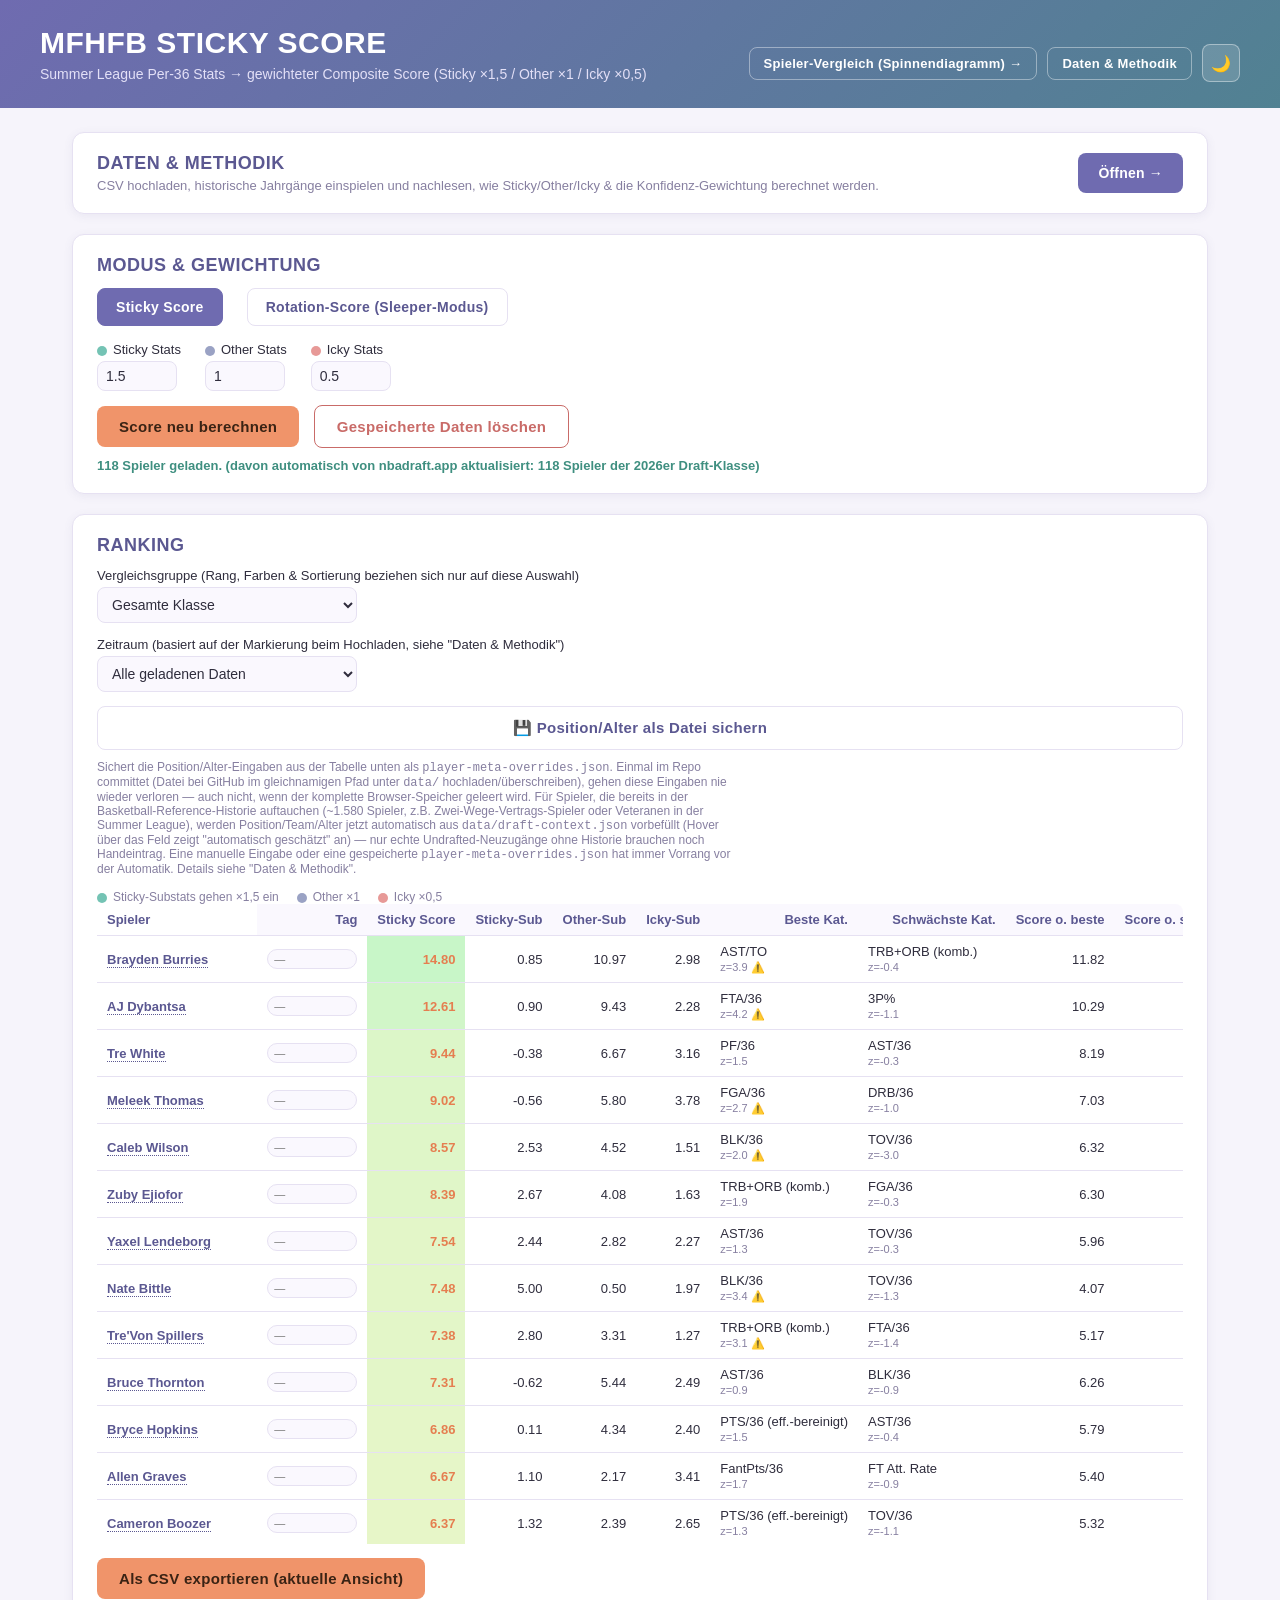
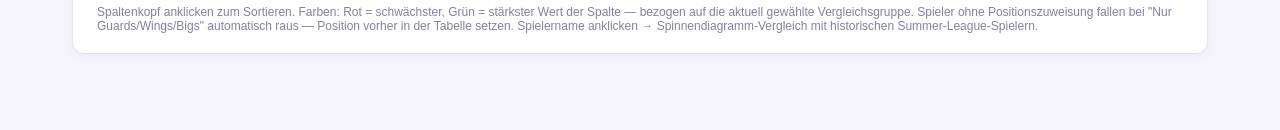
==== commit 3a928239: "Add files via upload" ====
--- a/index.html
+++ b/index.html
@@ -2,336 +2,139 @@
 <html lang="de">
 <head>
 <meta charset="UTF-8">
-<meta name="viewport" content="width=device-width, initial-scale=1.0, viewport-fit=cover">
-<title>NBA Front Office — Uğur</title>
-<link href="https://fonts.googleapis.com/css2?family=Bebas+Neue&family=IBM+Plex+Mono:wght@400;600&family=IBM+Plex+Sans:wght@300;400;600;700&display=swap" rel="stylesheet">
+<meta name="viewport" content="width=device-width, initial-scale=1.0">
+<title>MFHFB Sticky Score</title>
+<script>
+(function(){
+  try{
+    var t = localStorage.getItem('mfhfb_theme');
+    if(t === 'dark' || (!t && window.matchMedia('(prefers-color-scheme: dark)').matches)){
+      document.documentElement.setAttribute('data-theme','dark');
+    }
+  }catch(e){}
+})();
+</script>
 <link rel="stylesheet" href="css/style.css">
 </head>
 <body>
-<div id="app">
-  <div id="topnav">
-    <div class="logo">NBA<span>FO</span></div>
-    <div class="nav-sep"></div>
-    <div class="nav-section-tabs">
-      <button class="nav-tab active" onclick="showPage('roster')" id="tab-roster">📋 Roster</button>
-      <button class="nav-tab" onclick="showPage('fa')" id="tab-fa">🆓 Free Agents</button>
-      <button class="nav-tab" onclick="showPage('trade')" id="tab-trade">🔄 Trade Calc</button>
-      <button class="nav-tab" onclick="showPage('tools')" id="tab-tools">🛠 Tools</button>
-      <button class="nav-tab" onclick="showPage('teams')" id="tab-teams">🏀 Teams</button>
+
+<header>
+  <div class="header-row">
+    <div>
+      <h1>MFHFB Sticky Score</h1>
+      <p>Summer League Per-36 Stats → gewichteter Composite Score (Sticky ×1,5 / Other ×1 / Icky ×0,5)</p>
     </div>
-    <div class="nav-right">
-      <span class="nav-team-label" id="nav-team-label">GM: Uğur · 2026-27</span>
-      <button class="theme-btn" onclick="toggleTheme()">
-        <div class="theme-dot"></div>
-        <span id="theme-label">DARK</span>
-      </button>
+    <div class="header-actions">
+      <nav><a href="player.html">Spieler-Vergleich (Spinnendiagramm) →</a></nav>
+      <nav><a href="daten.html">Daten &amp; Methodik</a></nav>
+      <button class="theme-toggle" id="themeToggle" aria-label="Dark Mode umschalten">🌙</button>
     </div>
   </div>
-  <div id="sidebar-overlay" onclick="closeSidebar()"></div>
-  <div id="main-body">
-    <div id="sidebar">
-      <div class="sidebar-section-label">My Teams</div>
-      <div id="sidebar-my-teams"></div>
-      <div class="sidebar-section-label" style="margin-top:14px">All Teams</div>
-      <div id="sidebar-all-teams"></div>
+</header>
+
+<main>
+
+  <div class="card data-entry-card">
+    <div class="txt">
+      <h2>Daten &amp; Methodik</h2>
+      <p>CSV hochladen, historische Jahrgänge einspielen und nachlesen, wie Sticky/Other/Icky &amp; die Konfidenz-Gewichtung berechnet werden.</p>
     </div>
-    <div id="content">
-      <div id="mobile-team-strip">
-        <div class="mobile-team-dot" id="strip-dot"></div>
-        <div class="mobile-team-name" id="strip-name">Philadelphia 76ers</div>
-        <button class="mobile-hamburger" onclick="openSidebar()">☰</button>
-      </div>
-      <!-- ROSTER PAGE -->
-      <div class="page active" id="page-roster">
-        <div id="roster-team-header"></div>
-        <div id="cap-bar-section"></div>
-        <div class="roster-toolbar">
-          <button class="filter-btn active" onclick="setFilter('all',this)">All</button>
-          <button class="filter-btn" onclick="setFilter('expiring',this)">Expiring</button>
-          <button class="filter-btn" onclick="setFilter('caps',this)">Cap Risks</button>
-          <button class="filter-btn" onclick="setFilter('tradable',this)">Tradable</button>
-          <button class="filter-btn" onclick="setFilter('bird',this)">Bird Rights</button>
-          <button class="filter-btn" onclick="setFilter('options',this)">PO/TO</button>
-          <input class="search-box" id="roster-search" type="text" placeholder="Suche..." oninput="renderRoster()"><button class="export-btn" id="export-csv-btn" onclick="exportRosterCSV()">⬇ CSV</button><button class="export-btn" id="export-md-btn" onclick="exportRosterMarkdown()">📋 MD</button>
+    <a class="btn-link" href="daten.html">Öffnen →</a>
+  </div>
+
+  <div class="card">
+    <h2>Modus &amp; Gewichtung</h2>
+    <div class="weights" style="margin-bottom:16px;">
+      <button id="modeStickyBtn" class="modeBtn modeActive">Sticky Score</button>
+      <button id="modeRotationBtn" class="modeBtn">Rotation-Score (Sleeper-Modus)</button>
+    </div>
+    <div id="stickyModePanel">
+      <div class="weights">
+        <div class="weight-field">
+          <label><span class="dot" style="background:var(--sticky)"></span>Sticky Stats</label>
+          <input type="number" id="wSticky" value="1.5" step="0.1">
         </div>
-        <div class="roster-wrap" id="roster-table-wrap"></div>
-      </div>
-      <!-- FA PAGE -->
-      <div class="page" id="page-fa">
-        <div class="fa-toolbar">
-          <span style="font-family:var(--font-display);font-size:20px;letter-spacing:1px">Free Agents 2026</span>
-          <input class="fa-search" id="fa-search" type="text" placeholder="Suche Spieler..." oninput="renderFA()">
-          <select id="fa-sort-select" onchange="setFASort()" style="padding:5px 8px;background:var(--surface2);border:1px solid var(--border);border-radius:5px;color:var(--text);font-size:11px;outline:none">
-            <option value="fpg-1">FPG ↓</option>
-            <option value="fpg1">FPG ↑</option>
-            <option value="name-1">Name A-Z</option>
-            <option value="fairval-1">Fair Value ↓</option>
-          </select>
+        <div class="weight-field">
+          <label><span class="dot" style="background:var(--other)"></span>Other Stats</label>
+          <input type="number" id="wOther" value="1" step="0.1">
         </div>
-        <div class="fa-table-wrap" id="fa-table-wrap"></div>
-      </div>
-      <!-- TRADE PAGE -->
-      <div class="page" id="page-trade">
-        <div class="trade-page">
-          <div class="trade-header-row">
-            <span class="trade-page-title">⚖️ Trade Calculator</span>
-            <button class="trade-reset-btn" onclick="resetTrade()">↺ Reset</button>
-          </div>
-          <div class="trade-sides">
-            <div class="trade-side">
-              <div class="trade-side-header">
-                <span class="trade-side-label">Team A</span>
-                <select class="trade-team-select" id="trade-team-a" onchange="updateTradeSide('a')">
-                  <option value="">— Team wählen —</option>
-                </select>
-              </div>
-              <div class="trade-side-body">
-                <div class="picker-wrap" id="picker-wrap-a">
-                  <input class="trade-player-search" id="trade-search-a" type="text" placeholder="Spieler suchen…" oninput="showDropdown('a')" onfocus="showDropdown('a')" autocomplete="off">
-                  <div class="trade-player-dropdown" id="dropdown-a" style="display:none"></div>
-                </div>
-                <div class="trade-players-list" id="trade-players-a"></div>
-                <div class="manual-add-row">
-                  <input class="manual-input" id="manual-name-a" type="text" placeholder="Spielername (manuell)">
-                  <input class="manual-input" id="manual-sal-a" type="number" placeholder="Gehalt $" style="max-width:110px">
-                  <button class="manual-add-btn" onclick="manualAdd('a')">+ Add</button>
-                </div>
-              </div>
-              <div class="trade-totals">
-                <span class="trade-total-label">OUTGOING</span>
-                <span class="trade-total-val" id="total-a">$0</span>
-              </div>
-            </div>
-            <div class="trade-side">
-              <div class="trade-side-header">
-                <span class="trade-side-label">Team B</span>
-                <select class="trade-team-select" id="trade-team-b" onchange="updateTradeSide('b')">
-                  <option value="">— Team wählen —</option>
-                </select>
-              </div>
-              <div class="trade-side-body">
-                <div class="picker-wrap" id="picker-wrap-b">
-                  <input class="trade-player-search" id="trade-search-b" type="text" placeholder="Spieler suchen…" oninput="showDropdown('b')" onfocus="showDropdown('b')" autocomplete="off">
-                  <div class="trade-player-dropdown" id="dropdown-b" style="display:none"></div>
-                </div>
-                <div class="trade-players-list" id="trade-players-b"></div>
-                <div class="manual-add-row">
-                  <input class="manual-input" id="manual-name-b" type="text" placeholder="Spielername (manuell)">
-                  <input class="manual-input" id="manual-sal-b" type="number" placeholder="Gehalt $" style="max-width:110px">
-                  <button class="manual-add-btn" onclick="manualAdd('b')">+ Add</button>
-                </div>
-              </div>
-              <div class="trade-totals">
-                <span class="trade-total-label">OUTGOING</span>
-                <span class="trade-total-val" id="total-b">$0</span>
-              </div>
-            </div>
-          </div>
-          <div class="trade-verdict">
-            <div class="verdict-title">📊 Trade Analyse</div>
-            <div class="verdict-grid" id="trade-verdict"></div>
-          </div>
-          <div class="tpe-section">
-            <div class="tpe-title">💜 Traded Player Exceptions</div>
-            <div id="tpe-results"><div style="color:var(--muted);font-size:12px">Füge Spieler hinzu um TPEs zu berechnen.</div></div>
-          </div>
-          <div class="cba-ref">
-            <div class="cba-ref-title">📖 CBA 2026-27 Referenz</div>
-            <div class="cba-grid">
-              <div class="cba-item"><div class="cba-item-label">Salary Cap</div><div class="cba-item-val" style="color:var(--green)">$165,000,000</div></div>
-              <div class="cba-item"><div class="cba-item-label">Luxury Tax</div><div class="cba-item-val" style="color:var(--yellow)">$201,000,000</div></div>
-              <div class="cba-item"><div class="cba-item-label">1st Apron</div><div class="cba-item-val" style="color:var(--orange)">$209,000,000</div></div>
-              <div class="cba-item"><div class="cba-item-label">2nd Apron</div><div class="cba-item-val" style="color:var(--red)">$222,000,000</div></div>
-              <div class="cba-item"><div class="cba-item-label">Non-Tax MLE</div><div class="cba-item-val">$15,048,000</div></div>
-              <div class="cba-item"><div class="cba-item-label">Tax MLE</div><div class="cba-item-val">$6,065,000</div></div>
-              <div class="cba-item"><div class="cba-item-label">Room MLE</div><div class="cba-item-val">$9,369,000</div></div>
-              <div class="cba-item"><div class="cba-item-label">BAE</div><div class="cba-item-val">$5,478,000</div></div>
-            </div>
-          </div>
+        <div class="weight-field">
+          <label><span class="dot" style="background:var(--icky)"></span>Icky Stats</label>
+          <input type="number" id="wIcky" value="0.5" step="0.1">
         </div>
       </div>
-      <!-- TOOLS PAGE -->
-      <div class="page" id="page-tools">
-<div style="display:flex;flex-direction:column;height:100%;min-height:0;overflow:hidden">
-          <div class="tools-tabs" id="tools-tabs">
-            <button class="tool-tab active" onclick="showTool('finder')">🔍 Trade Finder</button>
-            <button class="tool-tab" onclick="showTool('maxcalc')">💰 Max Angebot</button>
-            <button class="tool-tab" onclick="showTool('fairval')">⭐ Fair Value</button>
-<button class="tool-tab" onclick="showTool('offseason')">📅 Off Season</button><button class="tool-tab" onclick="showTool('ownercap')">💰 Owner Cap</button><button class="tool-tab" onclick="showTool('fabidding')">💵 FA Bidding</button>
-          </div>
-  
-          <!-- TRADE FINDER -->
-          <div class="tool-panel active" id="tool-finder">
-            <div class="tool-card">
-              <div class="tool-card-title">🔍 Trade Finder</div>
-              <div class="form-row">
-                <div class="form-group">
-                  <label class="form-label">Spieler (aus meinem Roster)</label>
-                  <select class="form-select" id="finder-player">
-                    <option value="">— Spieler wählen —</option>
-                  </select>
-                </div>
-                <div class="form-group" style="max-width:120px">
-                  <label class="form-label">Gehalt ($)</label>
-                  <input class="form-input" id="finder-sal" type="number" placeholder="z.B. 11000000">
-                </div>
-              </div>
-              <div class="form-row">
-                <div class="form-group">
-                  <label class="form-label">Ziel-Team</label>
-                  <select class="form-select" id="finder-target">
-                    <option value="all">🌍 Gesamter Markt</option>
-                  </select>
-                </div>
-                <div class="form-group" style="max-width:160px">
-                  <label class="form-label">Team-Richtung filtern</label>
-                  <select class="form-select" id="finder-direction">
-                    <option value="all">Alle Teams</option>
-                    <option value="rebuild">Rebuilder bevorzugen</option>
-                    <option value="contend">Contender bevorzugen</option>
-                  </select>
-                </div>
-                <button class="action-btn" onclick="runTradeFinder()" style="align-self:flex-end">Suchen</button>
-              </div>
-              <div id="finder-results"></div>
-            </div>
-          </div>
-          <!-- MAX ANGEBOT -->
-          <div class="tool-panel" id="tool-maxcalc">
-            <div class="tool-card">
-              <div class="tool-card-title">💰 CBA Max-Angebot Rechner</div>
-              <div class="form-row">
-                <div class="form-group">
-                  <label class="form-label">Spieler (aus FA-Liste)</label>
-                  <select class="form-select" id="maxcalc-player" onchange="prefillMaxCalc()">
-                    <option value="">— oder manuell eingeben —</option>
-                  </select>
-                </div>
-              </div>
-              <div class="form-row">
-                <div class="form-group">
-                  <label class="form-label">Letztes Gehalt ($)</label>
-                  <input class="form-input" id="maxcalc-last-sal" type="number" placeholder="z.B. 11000000">
-                </div>
-                <div class="form-group">
-                  <label class="form-label">NBA-Erfahrung (Jahre)</label>
-                  <select class="form-select" id="maxcalc-exp">
-                    <option value="0">0–6 Jahre (25% Cap)</option>
-                    <option value="7">7–9 Jahre (30% Cap)</option>
-                    <option value="10">10+ Jahre (35% Cap)</option>
-                  </select>
-                </div>
-                <div class="form-group">
-                  <label class="form-label">Bird Rights</label>
-                  <select class="form-select" id="maxcalc-bird">
-                    <option value="full">Full Bird Rights</option>
-                    <option value="early">Early Bird Rights</option>
-                    <option value="non">Non-Bird / kein</option>
-                  </select>
-                </div>
-                <button class="action-btn" onclick="calcMax()" style="align-self:flex-end">Berechnen</button>
-              </div>
-              <div id="maxcalc-results"></div>
-            </div>
-          </div>
-          <!-- FAIR VALUE -->
-          <div class="tool-panel" id="tool-fairval">
-            <div class="tool-card">
-              <div class="tool-card-title">⭐ Fantasy Fair Value</div>
-              <p style="font-size:12px;color:var(--dim);margin-bottom:12px">Basierend auf FPG-Anteil am Liga-Pool: Wie viel ist ein Spieler in Dollar wert?</p>
-              <div class="form-row">
-                <div class="form-group">
-                  <label class="form-label">Anzahl Teams</label>
-                  <input class="form-input" id="fv-teams" type="number" value="12" min="6" max="30">
-                </div>
-                <div class="form-group">
-                  <label class="form-label">Roster-Plätze / Team</label>
-                  <input class="form-input" id="fv-spots" type="number" value="13" min="8" max="20">
-                </div>
-                <div class="form-group">
-                  <label class="form-label">Marktfaktor</label>
-                  <select class="form-select" id="fv-factor">
-                    <option value="0.7">0.7× (effizient)</option>
-                    <option value="1.0" selected>1.0× (Standard)</option>
-                    <option value="1.3">1.3× (Stars-Premium)</option>
-                    <option value="1.6">1.6× (Inflation)</option>
-                  </select>
-                </div>
-              </div>
-              <div id="fv-table-wrap"></div>
-            </div>
-          </div>
+    </div>
+    <div id="rotationModePanel" style="display:none;">
+      <p class="steps">
+        Sucht nicht den vielseitigsten Spieler, sondern den mit <strong>einer klar tragfähigen NBA-Fähigkeit</strong> —
+        das Muster hinter Spielern wie Fred VanVleet, Austin Reaves, T.J. McConnell oder Sam Hauser. Fließt ein:
+        AST/TOV, STL/36 (höher gewichtet — historisch der stärkste Einzelprädiktor für NBA-Erfolg),
+        FT% (nur bei ausreichend Volumen), 3P% (nur bei ausreichend Volumen), Effizienz bei geringem
+        Scoring-Volumen. Ein Bonus, wenn genau <em>eine</em> dieser Kategorien stark heraussticht und der
+        Rest unauffällig ist. Alter wird angezeigt, fließt aber bewusst <strong>nicht</strong> in den Score ein —
+        Daten zu Second-Round-Picks zeigen, dass ältere Senioren sogar seltener in der Liga überleben als
+        jüngere Spieler, "älter = fertiger" war zu pauschal.
+      </p>
+    </div>
+    <button id="calcBtn">Score neu berechnen</button>
+    <button id="resetBtn" class="btn-outline" style="margin-left:10px;color:var(--icky-strong);border-color:var(--icky-strong);">Gespeicherte Daten löschen</button>
+    <div id="status"></div>
+  </div>
 
-          <!-- OFF SEASON PLANER -->
-<div class="tool-panel" id="tool-offseason" style="gap:16px">
-            <div class="tool-card" style="padding-bottom:16">
-              <div class="tool-card-title">📅 Off Season Planer</div>
-              <p style="font-size:12px;color:var(--dim);margin-bottom:12px">Plane deine Roster-Entscheidungen: Wer bleibt, wie, zu welchem Preis?</p>
-              <div class="form-row" style="margin-bottom:0">
-                <div class="form-group">
-                  <label class="form-label">Team</label>
-                  <select class="form-select" id="os-team" onchange="renderOffSeason()">
-                    <option value="PHI">Philadelphia 76ers</option>
-                    <option value="UT">Utah Jazz</option>
-                  </select>
-                </div>
-              </div>
-            </div>
-            <div id="os-roster-cards" style="display:flex;flex-direction:column;gap:10px"></div>
-            <div class="tool-card" id="os-summary" style="background:var(--surface);border:1px solid var(--border);border-radius:10px"></div>
-          </div>
+  <div class="card" id="resultsCard" style="display:none;">
+    <h2>Ranking</h2>
+    <datalist id="tagOptions">
+      <option value="My Guys">
+      <option value="Targets">
+    </datalist>
+    <div class="weight-field" style="margin-bottom:14px;">
+      <label>Vergleichsgruppe (Rang, Farben & Sortierung beziehen sich nur auf diese Auswahl)</label>
+      <select id="positionFilter" style="padding:8px 10px;border:1px solid var(--border);border-radius:8px;font-size:14px;max-width:260px;">
+        <option value="ALL">Gesamte Klasse</option>
+        <option value="G">Nur Guards</option>
+        <option value="W">Nur Wings</option>
+        <option value="B">Nur Bigs</option>
+      </select>
+    </div>
+    <div class="weight-field" style="margin-bottom:14px;">
+      <label>Zeitraum (basiert auf der Markierung beim Hochladen, siehe "Daten & Methodik")</label>
+      <select id="seasonFilter" style="padding:8px 10px;border:1px solid var(--border);border-radius:8px;font-size:14px;max-width:260px;">
+        <option value="ALL">Alle geladenen Daten</option>
+        <option value="2026">Nur 2026 Summer League</option>
+      </select>
+    </div>
+    <div class="weight-field" style="margin-bottom:14px;">
+      <button id="metaExportBtn" class="btn-outline" type="button">💾 Position/Alter als Datei sichern</button>
+      <div class="hint" style="max-width:640px;">Sichert die Position/Alter-Eingaben aus der Tabelle unten als
+      <code>player-meta-overrides.json</code>. Einmal im Repo committet (Datei bei GitHub im gleichnamigen Pfad
+      unter <code>data/</code> hochladen/überschreiben), gehen diese Eingaben nie wieder verloren — auch nicht,
+      wenn der komplette Browser-Speicher geleert wird. Für Spieler, die bereits in der Basketball-Reference-Historie
+      auftauchen (~1.580 Spieler, z.B. Zwei-Wege-Vertrags-Spieler oder Veteranen in der Summer League), werden
+      Position/Team/Alter jetzt automatisch aus <code>data/draft-context.json</code> vorbefüllt (Hover über das Feld
+      zeigt "automatisch geschätzt" an) — nur echte Undrafted-Neuzugänge ohne Historie brauchen noch Handeintrag.
+      Eine manuelle Eingabe oder eine gespeicherte <code>player-meta-overrides.json</code> hat immer Vorrang vor der
+      Automatik. Details siehe "Daten & Methodik".</div>
+    </div>
+    <div class="legend" id="stickyLegend">
+      <span><span class="dot" style="background:var(--sticky)"></span>Sticky-Substats gehen ×1,5 ein</span>
+      <span><span class="dot" style="background:var(--other)"></span>Other ×1</span>
+      <span><span class="dot" style="background:var(--icky)"></span>Icky ×0,5</span>
+    </div>
+    <div class="table-wrap">
+      <table id="resultsTable">
+        <thead><tr id="headRow"></tr></thead>
+        <tbody id="bodyRows"></tbody>
+      </table>
+    </div>
+    <button id="exportBtn" style="margin-top:14px;">Als CSV exportieren (aktuelle Ansicht)</button>
+    <div class="hint">Spaltenkopf anklicken zum Sortieren. Farben: Rot = schwächster, Grün = stärkster Wert der Spalte — bezogen auf die aktuell gewählte Vergleichsgruppe. Spieler ohne Positionszuweisung fallen bei "Nur Guards/Wings/Bigs" automatisch raus — Position vorher in der Tabelle setzen. Spielername anklicken → Spinnendiagramm-Vergleich mit historischen Summer-League-Spielern.</div>
+  </div>
 
-          <!-- FA OFFER SHEET BUILDER -->
-          <div class="tool-panel" id="tool-fabidding" style="gap:16px"></div>
-        </div>
-      </div>
+</main>
 
-<!-- OWNER CAP DASHBOARD -->
-          <div class="tool-panel" id="tool-ownercap" style="gap:16px">
-            <div class="tool-card" style="flex-shrink:0">
-              <div class="tool-card-title">💰 Owner Cap Dashboard</div>
-              <p style="font-size:12px;color:var(--dim);margin-bottom:12px">Alle 30 Teams und ihre individuelle Owner Cap Auslastung.</p>
-              <select class="form-select" id="oc-sort-select" onchange="renderOwnerCapDashboard()" style="max-width:180px">
-                <option value="pct">Auslastung ↓</option>
-                <option value="left">Verbleibend ↓</option>
-                <option value="cap">Owner Cap ↓</option>
-                <option value="name">Team Name</option>
-              </select>
-            </div>
-            <div class="oc-table-wrap" id="oc-table-wrap"></div>
-          </div>
-      
-      <!-- TEAMS PAGE -->
-      <div class="page" id="page-teams">
-        <div class="teams-toolbar">
-          <span style="font-family:var(--font-display);font-size:20px;letter-spacing:1px">League Overview</span>
-          <select id="teams-sort-select" onchange="renderTeamsTable()" style="padding:5px 8px;background:var(--surface2);border:1px solid var(--border);border-radius:5px;color:var(--text);font-size:11px;outline:none">
-            <option value="name">Team Name</option>
-            <option value="salary">Salary ↓</option>
-            <option value="space">Cap Space ↓</option>
-            <option value="gm">GM Name</option>
-          </select>
-        </div>
-        <div class="teams-page">
-          <div id="teams-table-wrap" style="overflow:auto"></div>
-        </div>
-      </div>
-    </div><!-- /content -->
-    <div id="detail-panel">
-      <div id="detail-panel-inner"></div>
-    </div>
-  </div><!-- /main-body -->
-  <div id="mobile-bottom-nav">
-    <div class="mnav-inner">
-      <button class="mnav-btn active" id="mnav-roster" onclick="showPage('roster')"><span class="micon">📋</span><span>Roster</span></button>
-      <button class="mnav-btn" id="mnav-fa" onclick="showPage('fa')"><span class="micon">🆓</span><span>FAs</span></button>
-      <button class="mnav-btn" id="mnav-trade" onclick="showPage('trade')"><span class="micon">🔄</span><span>Trade</span></button>
-      <button class="mnav-btn" id="mnav-tools" onclick="showPage('tools')"><span class="micon">🛠</span><span>Tools</span></button>
-      <button class="mnav-btn" id="mnav-teams" onclick="showPage('teams')"><span class="micon">🏀</span><span>Teams</span></button>
-    </div>
-  </div>
-</div><!-- /app -->
+<script src="js/theme.js"></script>
+<script src="js/draft-lookup.js"></script>
+<script src="js/stats.js"></script>
 <script src="js/app.js"></script>
-<script src="js/fa-bidding.js"></script>
 </body>
 </html>
--- a/css/style.css
+++ b/css/style.css
@@ -1,428 +1,375 @@
-
-:root {
-  --bg:#0a0c10;--surface:#111318;--surface2:#1a1d24;--surface3:#20242e;
-  --border:#252830;--border2:#2e3340;--text:#e8eaf0;--muted:#5a6070;--dim:#8a94a8;
-  --green:#00c07a;--green-dim:rgba(0,192,122,0.12);--red:#ff4560;--red-dim:rgba(255,69,96,0.12);
-  --orange:#f59e0b;--orange-dim:rgba(245,158,11,0.12);--yellow:#eab308;--blue:#3b82f6;--blue-dim:rgba(59,130,246,0.12);
-  --purple:#a855f7;--purple-dim:rgba(168,85,247,0.12);
-  --font-display:'Bebas Neue',sans-serif;--font-mono:'IBM Plex Mono',monospace;--font-body:'IBM Plex Sans',sans-serif;
-  --team-c1:#006BB6;--team-c2:#ED174C;--bottom-nav-h:56px;--topnav-h:48px;
-}
-body.light{--bg:#eef0f4;--surface:#fff;--surface2:#f4f6fa;--surface3:#eaecf2;--border:#d8dce8;--border2:#c8cdd9;--text:#111318;--muted:#8a94a8;--dim:#4a5568;--green:#059669;--green-dim:rgba(5,150,105,.10);--red:#dc2626;--red-dim:rgba(220,38,38,.09);--orange:#d97706;--orange-dim:rgba(217,119,6,.10);--yellow:#b45309;--blue:#2563eb;--blue-dim:rgba(37,99,235,.10);--purple:#7c3aed;--purple-dim:rgba(124,58,237,.10)}
-*{margin:0;padding:0;box-sizing:border-box}
-html,body{height:100%}
-body{font-family:var(--font-body);background:var(--bg);color:var(--text);font-size:13px;line-height:1.5;overflow:hidden}
-button{cursor:pointer;font-family:var(--font-body);border:none;background:none;-webkit-tap-highlight-color:transparent}
-input,select{font-family:var(--font-body)}
-::-webkit-scrollbar{width:5px;height:5px}::-webkit-scrollbar-track{background:transparent}::-webkit-scrollbar-thumb{background:var(--border2);border-radius:3px}
-#app{display:flex;flex-direction:column;height:100dvh;overflow:hidden}
-#topnav{display:flex;align-items:center;gap:12px;padding:0 16px;height:var(--topnav-h);background:var(--surface);border-bottom:1px solid var(--border);flex-shrink:0;position:relative;z-index:200}
-.logo{font-family:var(--font-display);font-size:22px;letter-spacing:2px;color:var(--team-c1);flex-shrink:0}
-.logo span{color:var(--team-c2)}
-.nav-sep{width:1px;height:24px;background:var(--border);margin:0 4px;flex-shrink:0}
-.nav-section-tabs{display:flex;gap:2px;flex-shrink:0}
-.nav-tab{padding:6px 14px;border-radius:6px;font-size:12px;font-weight:600;letter-spacing:.5px;color:var(--dim);transition:all .15s;background:transparent}
-.nav-tab:hover{background:var(--surface2);color:var(--text)}
-.nav-tab.active{background:var(--team-c1);color:#fff}
-.nav-right{margin-left:auto;display:flex;align-items:center;gap:10px}
-.nav-team-label{font-size:11px;color:var(--muted);font-family:var(--font-mono)}
-.theme-btn{display:flex;align-items:center;gap:6px;padding:5px 10px;border-radius:6px;background:var(--surface2);border:1px solid var(--border);color:var(--dim);font-size:11px;font-family:var(--font-mono);transition:all .15s;cursor:pointer}
-.theme-btn:hover{color:var(--text);border-color:var(--border2)}
-.theme-dot{width:12px;height:12px;border-radius:50%;background:var(--muted);transition:background .2s}
-body.light .theme-dot{background:var(--team-c1)}
-#main-body{display:flex;flex:1;overflow:hidden;min-height:0}
-#sidebar{width:220px;flex-shrink:0;background:var(--surface);border-right:1px solid var(--border);overflow-y:auto;padding:12px 0;transition:transform .25s cubic-bezier(.4,0,.2,1);z-index:160}
-.sidebar-section-label{padding:4px 14px;font-size:10px;font-weight:700;letter-spacing:1.5px;color:var(--muted);text-transform:uppercase;margin-top:8px}
-.sidebar-team-btn{display:flex;align-items:center;gap:8px;width:100%;padding:7px 14px;background:transparent;color:var(--dim);font-size:12px;text-align:left;transition:all .12s;border-left:3px solid transparent}
-.sidebar-team-btn:hover{background:var(--surface2);color:var(--text)}
-.sidebar-team-btn.active{background:var(--surface2);color:var(--text);border-left-color:var(--team-c1);font-weight:600}
-.sidebar-team-btn.my-team{color:var(--text)}
-.team-dot{width:8px;height:8px;border-radius:50%;flex-shrink:0}
-.sidebar-team-btn .team-abbr{font-family:var(--font-mono);font-size:11px;color:var(--muted);margin-left:auto}
-.sidebar-team-btn.active .team-abbr{color:var(--dim)}
-#content{flex:1;overflow:hidden;display:flex;flex-direction:column;min-width:0}
-.page{display:none;flex:1;overflow:hidden;flex-direction:column;min-height:0}
-.page.active{display:flex}
-.team-header{padding:14px 20px 10px;border-bottom:1px solid var(--border);display:flex;align-items:center;gap:16px;flex-shrink:0;background:var(--surface);flex-wrap:wrap}
-.team-color-bar{width:4px;height:44px;border-radius:2px;flex-shrink:0}
-.team-header-name{font-family:var(--font-display);font-size:26px;letter-spacing:1px;line-height:1}
-.team-header-meta{font-size:11px;color:var(--dim);font-family:var(--font-mono);margin-top:3px}
-.team-header-caps{display:flex;gap:8px;margin-left:auto;flex-wrap:wrap;align-items:center}
-.cap-pill{padding:4px 10px;border-radius:20px;font-size:11px;font-family:var(--font-mono);font-weight:600;display:flex;align-items:center;gap:5px}
-.cap-pill.over2{background:var(--red-dim);color:var(--red)}
-.cap-pill.over1{background:var(--orange-dim);color:var(--orange)}
-.cap-pill.overtax{background:rgba(234,179,8,.12);color:var(--yellow)}
-.cap-pill.undercap{background:var(--green-dim);color:var(--green)}
-.cap-pill .pill-label{opacity:.7;font-weight:400}
-.direction-badge{padding:3px 10px;border-radius:12px;font-size:10px;font-weight:700;letter-spacing:.5px;white-space:nowrap}
-.direction-badge.contend{background:var(--green-dim);color:var(--green);border:1px solid var(--green)}
-.direction-badge.rebuild{background:var(--red-dim);color:var(--red);border:1px solid var(--red)}
-.direction-badge.mixed{background:var(--orange-dim);color:var(--orange);border:1px solid var(--orange)}
-.direction-badge.other{background:var(--surface2);color:var(--dim);border:1px solid var(--border)}
-.roster-wrap{flex:1;overflow:auto}
-.roster-toolbar{display:flex;align-items:center;gap:8px;padding:10px 20px;border-bottom:1px solid var(--border);background:var(--surface);flex-shrink:0;flex-wrap:wrap}
-.filter-btn{padding:4px 10px;border-radius:5px;font-size:11px;font-weight:600;color:var(--muted);background:var(--surface2);border:1px solid var(--border);transition:all .12s;letter-spacing:.3px;white-space:nowrap}
-.filter-btn:hover{color:var(--text);border-color:var(--border2)}
-.filter-btn.active{background:var(--team-c1);color:#fff;border-color:transparent}
-.search-box{padding:5px 10px;background:var(--surface2);border:1px solid var(--border);border-radius:5px;color:var(--text);font-size:12px;width:160px;outline:none;transition:border-color .15s}
-.search-box:focus{border-color:var(--team-c1)}
-body.light .search-box{background:var(--surface3)}
-table.roster-table{width:100%;border-collapse:collapse;font-size:12px}
-table.roster-table th{position:sticky;top:0;background:var(--surface2);padding:7px 10px;text-align:right;font-size:10px;font-weight:700;letter-spacing:.8px;color:var(--muted);text-transform:uppercase;border-bottom:1px solid var(--border);white-space:nowrap;cursor:pointer;user-select:none}
-table.roster-table th:first-child,table.roster-table th:nth-child(2){text-align:left}
-table.roster-table th:hover{color:var(--dim)}
-table.roster-table th.sorted{color:var(--team-c1)}
-table.roster-table td{padding:8px 10px;border-bottom:1px solid var(--border);text-align:right;vertical-align:middle;white-space:nowrap}
-table.roster-table td:first-child,table.roster-table td:nth-child(2){text-align:left}
-tr.player-row{cursor:pointer;transition:background .1s}
-tr.player-row:hover{background:var(--surface2)}
-tr.player-row.selected{background:rgba(0,107,182,.1)!important}
-.player-name-cell{font-weight:600;font-size:12px;display:flex;align-items:center;gap:6px}
-.my-team-star{color:var(--yellow);font-size:10px}
-.pos-badge{font-size:9px;padding:2px 5px;border-radius:3px;background:var(--surface2);color:var(--dim);font-family:var(--font-mono);border:1px solid var(--border);white-space:nowrap;flex-shrink:0}
-.bird-badge{font-size:9px;padding:2px 5px;border-radius:3px;font-family:var(--font-mono);white-space:nowrap;flex-shrink:0}
-.bird-badge.full{background:var(--green-dim);color:var(--green)}
-.bird-badge.early{background:var(--orange-dim);color:var(--orange)}
-.bird-badge.non{background:var(--red-dim);color:var(--red)}
-.opt-badge{font-size:9px;padding:2px 5px;border-radius:3px;font-family:var(--font-mono);white-space:nowrap;flex-shrink:0;font-weight:700}
-.opt-badge.PO{background:rgba(234,179,8,.2);color:var(--yellow);border:1px solid var(--yellow)}
-.opt-badge.TO{background:var(--blue-dim);color:var(--blue);border:1px solid var(--blue)}
-.sal-cell{font-family:var(--font-mono);font-size:12px}
-.sal-cell.jump{color:var(--orange)}
-.sal-cell.null{color:var(--border2)}
-.sal-cell.expiring{color:var(--yellow);font-weight:600}
-.tradable-yes{color:var(--green);font-weight:700}
-.tradable-no{color:var(--border2)}
-.no-results{text-align:center;padding:40px;color:var(--muted)}
-.fa-toolbar{display:flex;align-items:center;gap:8px;padding:10px 20px;border-bottom:1px solid var(--border);background:var(--surface);flex-shrink:0;flex-wrap:wrap}
-.fa-search{padding:5px 10px;background:var(--surface2);border:1px solid var(--border);border-radius:5px;color:var(--text);font-size:12px;width:200px;outline:none}
-.fa-search:focus{border-color:var(--team-c1)}
-body.light .fa-search{background:var(--surface3)}
-.fa-table-wrap{flex:1;overflow:auto}
-table.fa-table{width:100%;border-collapse:collapse;font-size:12px}
-table.fa-table th{position:sticky;top:0;background:var(--surface2);padding:7px 12px;text-align:left;font-size:10px;font-weight:700;letter-spacing:.8px;color:var(--muted);text-transform:uppercase;border-bottom:1px solid var(--border);cursor:pointer;user-select:none;white-space:nowrap}
-table.fa-table th.right{text-align:right}
-table.fa-table th:hover{color:var(--dim)}
-table.fa-table th.sorted{color:var(--team-c1)}
-table.fa-table td{padding:8px 12px;border-bottom:1px solid var(--border);vertical-align:middle}
-table.fa-table td.right{text-align:right;font-family:var(--font-mono)}
-tr.fa-row{cursor:pointer;transition:background .1s}
-tr.fa-row:hover{background:var(--surface2)}
-.fpg-bar-wrap{width:80px;display:inline-flex;align-items:center;gap:6px}
-.fpg-bar-track{flex:1;height:4px;background:var(--border);border-radius:2px;overflow:hidden}
-.fpg-bar-fill{height:100%;background:var(--team-c1);border-radius:2px;transition:width .3s}
-.fpg-val{font-family:var(--font-mono);font-size:11px;color:var(--dim);width:36px}
-.rec-badge{font-size:10px;padding:2px 8px;border-radius:10px;font-weight:700;white-space:nowrap}
-.rec-badge.max{background:var(--green-dim);color:var(--green)}
-.rec-badge.high{background:var(--blue-dim);color:var(--blue)}
-.rec-badge.mid{background:var(--orange-dim);color:var(--orange)}
-.rec-badge.min{background:var(--surface2);color:var(--muted)}
-.fair-val{font-family:var(--font-mono);font-size:11px;color:var(--purple)}
-.trade-page{flex:1;overflow:auto;padding:20px;display:flex;flex-direction:column;gap:16px}
-.trade-header-row{display:flex;align-items:center;gap:12px;flex-wrap:wrap}
-.trade-page-title{font-family:var(--font-display);font-size:28px;letter-spacing:1px}
-.trade-reset-btn{padding:6px 14px;border-radius:6px;font-size:12px;font-weight:600;background:var(--red-dim);color:var(--red);border:1px solid var(--red);transition:all .15s;margin-left:auto}
-.trade-reset-btn:hover{background:var(--red);color:#fff}
-.trade-sides{display:grid;grid-template-columns:1fr 1fr;gap:16px}
-.trade-side{background:var(--surface);border:1px solid var(--border);border-radius:10px;overflow:hidden}
-.trade-side-header{padding:12px 16px;border-bottom:1px solid var(--border);display:flex;align-items:center;gap:10px;flex-wrap:wrap}
-.trade-side-label{font-family:var(--font-display);font-size:18px;letter-spacing:.5px}
-.trade-team-select{padding:5px 10px;background:var(--surface2);border:1px solid var(--border);border-radius:5px;color:var(--text);font-size:12px;outline:none;flex:1;max-width:200px}
-body.light .trade-team-select{background:var(--surface3)}
-.trade-side-body{padding:12px 16px;display:flex;flex-direction:column;gap:10px}
-.trade-player-search{padding:6px 10px;background:var(--surface2);border:1px solid var(--border);border-radius:5px;color:var(--text);font-size:12px;outline:none;width:100%}
-.trade-player-search:focus{border-color:var(--team-c1)}
-body.light .trade-player-search{background:var(--surface3)}
-.trade-player-dropdown{background:var(--surface);border:1px solid var(--border);border-radius:6px;overflow:hidden;max-height:180px;overflow-y:auto;position:absolute;z-index:50;width:100%;box-shadow:0 8px 24px rgba(0,0,0,.4)}
-.trade-dropdown-item{padding:7px 10px;cursor:pointer;font-size:12px;display:flex;align-items:center;gap:8px;transition:background .1s}
-.trade-dropdown-item:hover{background:var(--surface2)}
-.trade-dropdown-item .item-sal{margin-left:auto;font-family:var(--font-mono);font-size:11px;color:var(--dim)}
-.picker-wrap{position:relative}
-.trade-players-list{display:flex;flex-direction:column;gap:6px;min-height:40px}
-.trade-player-chip{display:flex;align-items:center;gap:8px;padding:8px 10px;border-radius:6px;background:var(--surface2);border:1px solid var(--border)}
-.chip-name{font-weight:600;font-size:12px;flex:1;overflow:hidden;text-overflow:ellipsis;white-space:nowrap}
-.chip-sal{font-family:var(--font-mono);font-size:11px;color:var(--dim);flex-shrink:0}
-.chip-remove{color:var(--muted);font-size:14px;padding:0 4px;transition:color .12s;cursor:pointer;flex-shrink:0;min-width:28px;min-height:28px;display:flex;align-items:center;justify-content:center;border-radius:4px}
-.chip-remove:hover{color:var(--red)}
-.manual-add-row{display:flex;gap:6px;align-items:center;padding-top:8px;border-top:1px solid var(--border);flex-wrap:wrap}
-.manual-input{padding:5px 8px;background:var(--surface2);border:1px solid var(--border);border-radius:5px;color:var(--text);font-size:12px;outline:none;flex:1;min-width:80px}
-.manual-input:focus{border-color:var(--team-c1)}
-body.light .manual-input{background:var(--surface3)}
-.manual-add-btn{padding:5px 10px;border-radius:5px;font-size:11px;font-weight:700;background:var(--surface3);border:1px solid var(--border);color:var(--dim);transition:all .12s;white-space:nowrap;flex-shrink:0}
-.manual-add-btn:hover{background:var(--team-c1);color:#fff;border-color:transparent}
-.trade-totals{padding:10px 16px;border-top:1px solid var(--border);display:flex;align-items:center;gap:10px;background:var(--surface2);flex-wrap:wrap}
-.trade-total-label{font-size:11px;color:var(--muted);font-family:var(--font-mono)}
-.trade-total-val{font-size:16px;font-weight:700;font-family:var(--font-mono)}
-.trade-verdict{background:var(--surface);border:1px solid var(--border);border-radius:10px;padding:16px 20px}
-.verdict-title{font-family:var(--font-display);font-size:20px;letter-spacing:.5px;margin-bottom:12px}
-.verdict-grid{display:grid;grid-template-columns:repeat(auto-fit,minmax(200px,1fr));gap:10px}
-.verdict-item{padding:10px 14px;border-radius:8px;border:1px solid var(--border);background:var(--surface2)}
-.verdict-item-label{font-size:10px;color:var(--muted);font-family:var(--font-mono);letter-spacing:.5px;margin-bottom:4px}
-.verdict-item-val{font-size:13px;font-weight:600}
-.verdict-item-val.ok{color:var(--green)}
-.verdict-item-val.warn{color:var(--orange)}
-.verdict-item-val.bad{color:var(--red)}
-.verdict-big{grid-column:1/-1;padding:14px 18px;border-radius:8px;font-size:15px;font-weight:700;text-align:center;border:2px solid}
-.verdict-big.legal{background:var(--green-dim);border-color:var(--green);color:var(--green)}
-.verdict-big.illegal{background:var(--red-dim);border-color:var(--red);color:var(--red)}
-.verdict-big.empty{background:var(--surface3);border-color:var(--border);color:var(--muted)}
-.tpe-section{background:var(--surface);border:1px solid var(--border);border-radius:10px;padding:16px 20px}
-.tpe-title{font-family:var(--font-display);font-size:18px;letter-spacing:.5px;margin-bottom:10px}
-.tpe-card{padding:12px 16px;border-radius:8px;background:var(--purple-dim);border:1px solid var(--purple);margin-bottom:8px}
-.tpe-card-name{font-weight:700;font-size:13px;color:var(--purple)}
-.tpe-card-details{font-size:11px;color:var(--dim);margin-top:4px;font-family:var(--font-mono)}
-.cba-ref{background:var(--surface);border:1px solid var(--border);border-radius:10px;padding:14px 20px}
-.cba-ref-title{font-family:var(--font-display);font-size:16px;letter-spacing:.5px;margin-bottom:10px}
-.cba-grid{display:grid;grid-template-columns:repeat(auto-fit,minmax(160px,1fr));gap:8px}
-.cba-item{padding:8px 12px;border-radius:6px;background:var(--surface2);border:1px solid var(--border)}
-.cba-item-label{font-size:10px;color:var(--muted);font-family:var(--font-mono);margin-bottom:2px}
-.cba-item-val{font-size:13px;font-weight:600;font-family:var(--font-mono)}
-#detail-panel{width:300px;flex-shrink:0;background:var(--surface);border-left:1px solid var(--border);overflow-y:auto;display:none}
-#detail-panel.open{display:block}
-.detail-close{position:absolute;right:12px;top:12px;color:var(--muted);font-size:18px;padding:4px;cursor:pointer;transition:color .12s;width:32px;height:32px;display:flex;align-items:center;justify-content:center;border-radius:50%;background:var(--surface2)}
-.detail-close:hover{color:var(--text);background:var(--border)}
-.detail-top{padding:16px;border-bottom:1px solid var(--border);position:relative}
-.detail-name{font-family:var(--font-display);font-size:22px;letter-spacing:.5px;line-height:1.1;padding-right:40px}
-.detail-team{font-size:11px;color:var(--dim);font-family:var(--font-mono);margin-top:4px}
-.detail-badges{display:flex;gap:5px;margin-top:8px;flex-wrap:wrap}
-.detail-section{padding:14px 16px;border-bottom:1px solid var(--border)}
-.detail-section-label{font-size:10px;font-weight:700;letter-spacing:1px;color:var(--muted);text-transform:uppercase;margin-bottom:8px}
-.sal-row{display:flex;justify-content:space-between;align-items:center;padding:4px 0}
-.sal-row-year{font-size:11px;color:var(--dim)}
-.sal-row-val{font-family:var(--font-mono);font-size:12px;font-weight:600}
-.sal-row-val.jump{color:var(--orange)}
-.sal-bar{height:3px;border-radius:1.5px;margin-top:2px;background:var(--team-c1);opacity:.5;transition:width .3s}
-.detail-stat-grid{display:grid;grid-template-columns:1fr 1fr;gap:8px}
-.detail-stat{padding:8px;border-radius:6px;background:var(--surface2);border:1px solid var(--border)}
-.detail-stat-label{font-size:10px;color:var(--muted);margin-bottom:2px}
-.detail-stat-val{font-size:13px;font-weight:700}
-.detail-stat-val.green{color:var(--green)}
-.detail-stat-val.red{color:var(--red)}
-.detail-stat-val.orange{color:var(--orange)}
-.detail-stat-val.purple{color:var(--purple)}
-.add-to-trade-btn{width:calc(100% - 32px);margin:12px 16px;padding:8px;border-radius:6px;font-size:12px;font-weight:700;background:var(--team-c1);color:#fff;transition:opacity .15s;letter-spacing:.3px}
-.add-to-trade-btn:hover{opacity:.85}
-/* MAX OFFER CALCULATOR in detail panel */
-.max-calc{padding:14px 16px;border-bottom:1px solid var(--border);background:var(--surface2)}
-.max-calc-title{font-size:10px;font-weight:700;letter-spacing:1px;color:var(--muted);text-transform:uppercase;margin-bottom:8px}
-.max-calc select,.max-calc input{width:100%;padding:5px 8px;background:var(--surface);border:1px solid var(--border);border-radius:5px;color:var(--text);font-size:12px;outline:none;margin-bottom:6px}
-.max-calc select:focus,.max-calc input:focus{border-color:var(--team-c1)}
-.max-result{background:var(--surface);border:1px solid var(--border);border-radius:6px;padding:10px 12px;margin-top:4px}
-.max-result-row{display:flex;justify-content:space-between;align-items:center;padding:3px 0;font-size:11px}
-.max-result-label{color:var(--muted);font-family:var(--font-mono)}
-.max-result-val{font-weight:700;font-family:var(--font-mono)}
-.cap-bar-section{padding:10px 16px;background:var(--surface2);border-bottom:1px solid var(--border);flex-shrink:0}
-.cap-bar-track{height:8px;border-radius:4px;background:var(--border2);position:relative;overflow:visible;margin-top:4px}
-.cap-bar-fill{height:100%;border-radius:4px;position:absolute;left:0;top:0;transition:width .4s}
-.cap-marker{position:absolute;top:-4px;width:1px;height:16px;opacity:.6}
-.cap-marker::after{content:attr(data-label);position:absolute;top:-14px;left:50%;transform:translateX(-50%);font-size:8px;color:var(--dim);white-space:nowrap;font-family:var(--font-mono)}
-.cap-bar-labels{display:flex;justify-content:space-between;margin-top:6px;font-size:10px;color:var(--muted);font-family:var(--font-mono)}
-/* TOOLS PAGE */
-.tools-page{flex:1;overflow:auto;padding:0}
-.tools-tabs{display:flex;gap:0;border-bottom:1px solid var(--border);background:var(--surface);flex-shrink:0}
-.tool-tab{padding:10px 18px;font-size:12px;font-weight:600;color:var(--dim);border-bottom:2px solid transparent;transition:all .15s;white-space:nowrap}
-.tool-tab:hover{color:var(--text)}
-.tool-tab.active{color:var(--team-c1);border-bottom-color:var(--team-c1)}
-.tool-panel{display:none;padding:20px;flex-direction:column;gap:16px;overflow:auto;flex:1}
-.tool-panel.active{display:flex;flex-direction:column}
-#tool-offseason{overflow-y:auto !important;flex-direction:column}
-#tool-ownercap{overflow-y:auto !important;flex-direction:column}
-.tool-card{background:var(--surface);border:1px solid var(--border);border-radius:10px;padding:16px 20px}
-.tool-card-title{font-family:var(--font-display);font-size:18px;letter-spacing:.5px;margin-bottom:12px}
-.form-row{display:flex;gap:10px;align-items:flex-end;flex-wrap:wrap;margin-bottom:10px}
-.form-group{display:flex;flex-direction:column;gap:4px;flex:1;min-width:120px}
-.form-label{font-size:10px;font-weight:700;letter-spacing:.8px;color:var(--muted);text-transform:uppercase}
-.form-input,.form-select{padding:7px 10px;background:var(--surface2);border:1px solid var(--border);border-radius:6px;color:var(--text);font-size:12px;outline:none;width:100%}
-.form-input:focus,.form-select:focus{border-color:var(--team-c1)}
-body.light .form-input,body.light .form-select{background:var(--surface3)}
-.action-btn{padding:8px 16px;border-radius:6px;font-size:12px;font-weight:700;background:var(--team-c1);color:#fff;transition:opacity .15s;white-space:nowrap;flex-shrink:0}
-.action-btn:hover{opacity:.85}
-.result-card{background:var(--surface2);border:1px solid var(--border);border-radius:8px;padding:12px 16px;margin-top:8px}
-.result-card-title{font-size:12px;font-weight:700;margin-bottom:8px}
-.result-row{display:flex;justify-content:space-between;padding:4px 0;border-bottom:1px solid var(--border);font-size:12px}
-.result-row:last-child{border-bottom:none}
-.result-label{color:var(--dim)}
-.result-val{font-family:var(--font-mono);font-weight:700}
-.result-val.good{color:var(--green)}
-.result-val.warn{color:var(--orange)}
-.result-val.bad{color:var(--red)}
-.result-val.purple{color:var(--purple)}
-/* Trade Finder results */
-.trade-match-card{background:var(--surface2);border:1px solid var(--border);border-radius:8px;padding:12px 16px;margin-bottom:8px}
-.trade-match-header{display:flex;justify-content:space-between;align-items:center;margin-bottom:8px}
-.trade-match-team{font-weight:700;font-size:13px}
-.trade-match-status{font-size:10px;font-weight:700;padding:2px 8px;border-radius:10px}
-.trade-match-status.legal{background:var(--green-dim);color:var(--green)}
-.trade-match-status.illegal{background:var(--red-dim);color:var(--red)}
-.trade-match-players{display:flex;gap:8px;flex-wrap:wrap;font-size:11px}
-.match-player{padding:3px 8px;border-radius:4px;background:var(--surface);border:1px solid var(--border);font-family:var(--font-mono)}
-.match-salary-info{font-size:11px;color:var(--dim);margin-top:6px;font-family:var(--font-mono)}
-/* Teams overview */
-.teams-page{flex:1;overflow:auto;padding:0}
-.teams-toolbar{display:flex;gap:8px;padding:10px 20px;border-bottom:1px solid var(--border);background:var(--surface);flex-shrink:0;flex-wrap:wrap;align-items:center}
-table.teams-table{width:100%;border-collapse:collapse;font-size:12px}
-table.teams-table th{position:sticky;top:0;background:var(--surface2);padding:8px 12px;text-align:left;font-size:10px;font-weight:700;letter-spacing:.8px;color:var(--muted);text-transform:uppercase;border-bottom:1px solid var(--border);cursor:pointer;user-select:none;white-space:nowrap}
-table.teams-table th.right{text-align:right}
-table.teams-table th:hover{color:var(--dim)}
-table.teams-table th.sorted{color:var(--team-c1)}
-table.teams-table td{padding:9px 12px;border-bottom:1px solid var(--border);vertical-align:middle}
-table.teams-table td.right{text-align:right;font-family:var(--font-mono)}
-tr.team-row{cursor:pointer;transition:background .1s}
-tr.team-row:hover{background:var(--surface2)}
-/* MOBILE */
-#sidebar-overlay{display:none;position:fixed;inset:0;background:rgba(0,0,0,.6);z-index:155}
-#sidebar-overlay.visible{display:block}
-#mobile-bottom-nav{display:none;position:fixed;bottom:0;left:0;right:0;height:var(--bottom-nav-h);background:var(--surface);border-top:1px solid var(--border);z-index:190;padding-bottom:env(safe-area-inset-bottom,0)}
-.mnav-inner{display:flex;height:100%}
-.mnav-btn{flex:1;display:flex;flex-direction:column;align-items:center;justify-content:center;gap:2px;color:var(--muted);font-size:10px;font-weight:700;letter-spacing:.5px;text-transform:uppercase;font-family:var(--font-mono);background:none;border:none;cursor:pointer;transition:color .15s;-webkit-tap-highlight-color:transparent}
-.mnav-btn .micon{font-size:20px;line-height:1}
-.mnav-btn.active{color:var(--team-c1)}
-.mnav-btn:active{opacity:.7}
-#mobile-team-strip{display:none;align-items:center;gap:10px;padding:8px 14px;background:var(--surface);border-bottom:1px solid var(--border);flex-shrink:0}
-.mobile-team-dot{width:10px;height:10px;border-radius:50%;background:var(--team-c1);flex-shrink:0}
-.mobile-team-name{font-family:var(--font-display);font-size:18px;letter-spacing:1px;flex:1;overflow:hidden;text-overflow:ellipsis;white-space:nowrap}
-.mobile-hamburger{padding:8px;border-radius:6px;background:var(--surface2);border:1px solid var(--border);color:var(--dim);font-size:18px;line-height:1;min-width:40px;min-height:40px;display:flex;align-items:center;justify-content:center;flex-shrink:0}
-@media(max-width:768px){
-  #mobile-bottom-nav{display:block}
-  #mobile-team-strip{display:flex}
-  .nav-section-tabs,.nav-sep,.nav-team-label{display:none}
-  #topnav{height:44px;padding:0 12px}
-  :root{--topnav-h:44px}
-  #sidebar{position:fixed;left:0;top:var(--topnav-h);bottom:0;width:260px;transform:translateX(-100%);box-shadow:4px 0 32px rgba(0,0,0,.5);z-index:160;padding-top:0}
-  #sidebar.open{transform:translateX(0)}
-  #content{padding-bottom:var(--bottom-nav-h)}
-  #detail-panel{position:fixed;top:var(--topnav-h);left:0;right:0;bottom:var(--bottom-nav-h);width:100%!important;z-index:150;border-left:none;border-top:2px solid var(--team-c1);box-shadow:0 -4px 24px rgba(0,0,0,.3)}
-  .trade-sides{grid-template-columns:1fr}
-  .trade-team-select{max-width:100%}
-  .trade-page{padding:12px;gap:12px}
-  .trade-side-body,.trade-side-header{padding:10px 12px}
-  .verdict-grid{grid-template-columns:1fr 1fr}
-  .verdict-big{font-size:13px;padding:12px}
-  .roster-toolbar{padding:8px 12px;gap:6px}
-  .search-box{width:100%;margin-left:0}
-  .team-header{padding:10px 12px 8px;gap:8px}
-  .team-header-name{font-size:20px}
-  .team-header-meta{font-size:10px}
-  .team-header-caps{margin-left:0;width:100%;gap:5px}
-  .cap-pill{font-size:10px;padding:3px 8px}
-  .team-color-bar{height:32px}
-  table.roster-table th:nth-child(5),table.roster-table td:nth-child(5),
-  table.roster-table th:nth-child(6),table.roster-table td:nth-child(6),
-  table.roster-table th:nth-child(7),table.roster-table td:nth-child(7){display:none}
-  tr.player-row td,tr.fa-row td{padding:11px 8px}
-  table.roster-table{font-size:11px}
-  table.roster-table th{font-size:9px;padding:7px 8px}
-  table.roster-table td{padding:10px 8px}
-  .fa-toolbar{padding:8px 12px;gap:6px}
-  .fa-search{width:100%}
-  .cap-bar-section{padding:8px 12px}
-  .cap-bar-labels{font-size:9px}
-  .cap-marker::after{font-size:7px}
-  .manual-add-row{flex-wrap:wrap}
-  .add-to-trade-btn{min-height:44px}
-  .cba-grid{grid-template-columns:1fr 1fr}
-  .tools-tabs{overflow-x:auto}
-  .tool-panel{padding:12px;gap:12px}
-}
-@media(max-width:420px){
-  table.roster-table th:nth-child(4),table.roster-table td:nth-child(4){display:none}
-  .verdict-grid{grid-template-columns:1fr}
-  .filter-btn{font-size:10px;padding:5px 8px}
-}
-
-/* SPARKLINE */
-.sparkline-wrap{display:inline-flex;align-items:flex-end;gap:2px;height:18px;padding:1px 0}
-.sparkline-bar{width:6px;border-radius:2px 2px 0 0;background:var(--team-c1);opacity:.55;transition:opacity .15s}
-.sparkline-bar:hover{opacity:1}
-.sparkline-bar.jump{background:var(--orange)}
-.sparkline-bar.expiring{background:var(--yellow)}
-/* OWNER CAP DASHBOARD */
-.oc-table-wrap{flex:1;overflow:auto}
-table.oc-table{width:100%;border-collapse:collapse;font-size:12px}
-table.oc-table th{position:sticky;top:0;background:var(--surface2);padding:8px 12px;text-align:left;font-size:10px;font-weight:700;letter-spacing:.8px;color:var(--muted);text-transform:uppercase;border-bottom:1px solid var(--border);white-space:nowrap}
-table.oc-table th.right{text-align:right}
-table.oc-table td{padding:9px 12px;border-bottom:1px solid var(--border);vertical-align:middle}
-table.oc-table td.right{text-align:right;font-family:var(--font-mono)}
-tr.oc-row{transition:background .1s}
-tr.oc-row:hover{background:var(--surface2)}
-.oc-bar-wrap{display:flex;align-items:center;gap:8px}
-.oc-bar-track{flex:1;height:5px;background:var(--border);border-radius:3px;overflow:hidden;min-width:80px}
-.oc-bar-fill{height:100%;border-radius:3px}
-.oc-pct{font-family:var(--font-mono);font-size:10px;width:32px;text-align:right}
-.compat-badge{display:inline-flex;align-items:center;gap:4px;padding:2px 8px;border-radius:10px;font-size:10px;font-weight:700}
-.compat-badge.great{background:var(--green-dim);color:var(--green)}
-.compat-badge.cok{background:var(--blue-dim);color:var(--blue)}
-.compat-badge.cwarn{background:var(--orange-dim);color:var(--orange)}
-.compat-badge.bad{background:var(--red-dim);color:var(--red)}
-.export-btn{padding:5px 10px;border-radius:5px;font-size:11px;font-weight:600;background:var(--surface2);border:1px solid var(--border);color:var(--dim);cursor:pointer;transition:all .15s;font-family:var(--font-mono)}
-.export-btn:hover{background:var(--surface3);color:var(--text)}
-.export-btn.copied{background:var(--green-dim);border-color:var(--green);color:var(--green)}
-  
-/* OFF SEASON PLANER */
-.os-player-card{background:var(--surface);border:1px solid var(--border);border-radius:8px;overflow:hidden}
-.os-player-header{display:flex;align-items:center;gap:10px;padding:10px 14px;background:var(--surface2);cursor:pointer;transition:background .1s}
-.os-player-header:hover{background:var(--surface3)}
-.os-player-name{font-weight:700;font-size:13px;flex:1}
-.os-player-meta{font-size:11px;color:var(--dim);font-family:var(--font-mono)}
-.os-player-body{padding:12px 14px;border-top:1px solid var(--border);display:flex;flex-direction:column;gap:10px}
-.os-decision-row{display:flex;gap:8px;flex-wrap:wrap;align-items:center}
-.os-decision-label{font-size:10px;font-weight:700;letter-spacing:.8px;color:var(--muted);text-transform:uppercase;min-width:70px}
-.os-btn-group{display:flex;gap:4px;flex-wrap:wrap}
-.os-btn{padding:4px 10px;border-radius:5px;font-size:11px;font-weight:600;border:1px solid var(--border);background:var(--surface2);color:var(--dim);cursor:pointer;transition:all .12s;white-space:nowrap}
-.os-btn:hover{border-color:var(--border2);color:var(--text)}
-.os-btn.active-keep{background:var(--green-dim);border-color:var(--green);color:var(--green)}
-.os-btn.active-cut{background:var(--red-dim);border-color:var(--red);color:var(--red)}
-.os-btn.active-trade{background:var(--orange-dim);border-color:var(--orange);color:var(--orange)}
-.os-btn.active-method{background:var(--blue-dim);border-color:var(--blue);color:var(--blue)}
-.os-salary-input{padding:4px 8px;background:var(--surface2);border:1px solid var(--border);border-radius:5px;color:var(--text);font-size:12px;outline:none;width:120px;font-family:var(--font-mono)}
-.os-salary-input:focus{border-color:var(--team-c1)}
-.os-summary-grid{display:grid;grid-template-columns:repeat(auto-fit,minmax(160px,1fr));gap:8px;padding:14px 16px}
-.os-summary-item{padding:8px 12px;border-radius:6px;background:var(--surface2);border:1px solid var(--border)}
-.os-summary-label{font-size:10px;color:var(--muted);font-family:var(--font-mono);margin-bottom:3px}
-.os-summary-val{font-size:14px;font-weight:700;font-family:var(--font-mono)}
-.os-restrictions{padding:12px 16px;background:var(--red-dim);border-top:1px solid var(--red);font-size:11px;color:var(--red)}
-.os-restriction-item{padding:3px 0;display:flex;gap:6px;align-items:baseline}
-.os-ok{padding:12px 16px;background:var(--green-dim);border-top:1px solid var(--green);font-size:11px;color:var(--green)}
-
-
-/* ══ FA OFFER SHEET BUILDER ══════════════════════ */
-.fab-pill{font-family:var(--font-mono);font-size:10px;padding:2px 9px;border-radius:12px;border:1px solid var(--border);color:var(--dim);font-weight:400}
-.fab-pill.over{border-color:var(--red);color:var(--red);background:var(--red-dim)}
-.fab-pill.ok{border-color:var(--green);color:var(--green);background:var(--green-dim)}
-.fab-target-row{border:1px solid var(--border);border-radius:8px;padding:12px 14px;margin-bottom:10px;background:var(--surface2)}
-.fab-target-top{display:flex;align-items:center;gap:8px;margin-bottom:10px;flex-wrap:wrap}
-.fab-rank{font-family:var(--font-mono);font-size:11px;font-weight:700;color:var(--muted);width:18px;text-align:center;flex-shrink:0}
-.fab-reorder{display:flex;flex-direction:column;gap:1px}
-.fab-reorder button{width:16px;height:14px;font-size:9px;line-height:1;border:none;background:var(--border);color:var(--dim);cursor:pointer;border-radius:2px}
-.fab-reorder button:hover{background:var(--team-c1);color:#fff}
-.fab-name-wrap{position:relative;flex:1;min-width:160px}
-.fab-ac-list{position:absolute;top:100%;left:0;right:0;background:var(--surface);border:1px solid var(--border);border-radius:6px;max-height:220px;overflow-y:auto;z-index:50;margin-top:2px;box-shadow:0 8px 24px rgba(0,0,0,.35)}
-.fab-ac-item{padding:7px 10px;font-size:12px;cursor:pointer;display:flex;justify-content:space-between;gap:8px}
-.fab-ac-item:hover{background:var(--team-c1);color:#fff}
-.fab-ac-item .fab-ac-name{font-weight:600}
-.fab-ac-item .fab-ac-meta{color:var(--muted);font-family:var(--font-mono);font-size:10px;white-space:nowrap}
-.fab-ac-item:hover .fab-ac-meta{color:rgba(255,255,255,.8)}
-.fab-tier{font-size:9px;font-weight:700;padding:2px 8px;border-radius:10px;white-space:nowrap;font-family:var(--font-mono)}
-.fab-tier-star{background:var(--purple-dim);color:var(--purple)}
-.fab-tier-mle{background:var(--green-dim);color:var(--green)}
-.fab-tier-bae{background:var(--blue-dim);color:var(--blue)}
-.fab-tier-vetmin{background:var(--orange-dim);color:var(--orange)}
-.fab-tier-tway,.fab-tier-unknown{background:var(--surface);color:var(--muted);border:1px solid var(--border)}
-.fab-mpe-toggle{display:flex;align-items:center;gap:5px;font-size:10px;color:var(--muted);cursor:pointer;white-space:nowrap}
-.fab-mpe-toggle input{accent-color:var(--team-c1)}
-.fab-del{background:var(--red-dim);color:var(--red);border:1px solid transparent;border-radius:5px;width:22px;height:22px;font-size:12px;cursor:pointer;flex-shrink:0}
-.fab-del:hover{background:var(--red);color:#fff}
-.fab-field-grid{display:grid;grid-template-columns:repeat(auto-fit,minmax(130px,1fr));gap:8px;margin-top:8px}
-.fab-mini-field{display:flex;flex-direction:column;gap:3px}
-.fab-mini-field label{font-size:9px;font-weight:700;letter-spacing:.6px;color:var(--muted);text-transform:uppercase}
-.fab-mini-field input,.fab-mini-field select,.fab-mini-field textarea{padding:6px 8px;background:var(--surface);border:1px solid var(--border);border-radius:5px;color:var(--text);font-size:11.5px;font-family:var(--font-body);width:100%;resize:vertical}
-.fab-mini-field.fab-check{justify-content:flex-end}
-.fab-mini-field.fab-check label{display:flex;align-items:center;gap:5px;font-size:11px;text-transform:none;font-weight:600;color:var(--dim);cursor:pointer}
-.fab-mini-field.fab-check input{width:auto;accent-color:var(--team-c1)}
-.fab-group-row{display:flex;gap:8px;align-items:center;margin-bottom:8px}
-.fab-group-row input:first-child{max-width:220px}
-.fab-preview{font-family:var(--font-mono);font-size:11px;color:var(--dim);margin-top:10px;padding:7px 9px;background:var(--bg);border-radius:5px;line-height:1.5}
-.fab-tway-row{display:flex;align-items:center;gap:8px;margin-bottom:6px}
-.fab-empty{font-size:12px;color:var(--muted);text-align:center;padding:18px;border:1px dashed var(--border);border-radius:8px}
-.fab-export{font-family:var(--font-mono);font-size:11.5px;white-space:pre-wrap;background:var(--bg);border:1px solid var(--border);border-radius:8px;padding:14px;max-height:420px;overflow-y:auto;line-height:1.6}
-.fab-copied{font-size:11px;color:var(--green);font-family:var(--font-mono)}
+:root{
+  --bg:#f6f4fb;
+  --bg-soft:#efeaf9;
+  --card:#ffffff;
+  --card-alt:#faf8fe;
+  --border:#e6e1f2;
+  --text:#2f2d3d;
+  --muted:#867fa0;
+
+  --navy:#5b5891;            /* headings / accent text */
+  --accent-strong:#6f6bb0;   /* solid fills: header, active buttons */
+  --accent-strong-hover:#5d5a97;
+
+  --orange:#f0946a;          /* primary CTA */
+  --orange-hover:#e57e50;
+
+  --sticky:#74c3b4;
+  --sticky-strong:#3f8f80;
+  --other:#9aa2c4;
+  --other-strong:#5c6491;
+  --icky:#e79997;
+  --icky-strong:#c96b68;
+
+  --shadow:0 2px 10px rgba(91,88,145,0.08);
+  --header-text:#ffffff;
+  --header-muted:#e3e0f7;
+}
+
+[data-theme="dark"]{
+  --bg:#1b1a25;
+  --bg-soft:#211f2e;
+  --card:#252434;
+  --card-alt:#2b2a3c;
+  --border:#3c3a54;
+  --text:#e9e7f7;
+  --muted:#a7a2c4;
+
+  --navy:#bdb8f5;
+  --accent-strong:#7873c9;
+  --accent-strong-hover:#8d87dd;
+
+  --orange:#f0a37a;
+  --orange-hover:#f6b892;
+
+  --sticky:#7fd6c6;
+  --sticky-strong:#a6e8db;
+  --other:#a6aed0;
+  --other-strong:#c7ccea;
+  --icky:#eba9a7;
+  --icky-strong:#f2c1bf;
+
+  --shadow:0 2px 16px rgba(0,0,0,0.4);
+  --header-text:#f4f2ff;
+  --header-muted:#cbc6ea;
+}
+
+*{box-sizing:border-box;}
+body{
+  margin:0;
+  font-family:-apple-system,Segoe UI,Roboto,Helvetica,Arial,sans-serif;
+  background:var(--bg);
+  color:var(--text);
+  transition:background 0.15s ease, color 0.15s ease;
+}
+
+header{
+  background:linear-gradient(135deg, var(--accent-strong), var(--sticky-strong) 160%);
+  color:var(--header-text);
+  padding:26px 32px;
+}
+header .header-row{
+  max-width:1200px;
+  margin:0 auto;
+  display:flex;
+  justify-content:space-between;
+  align-items:flex-end;
+  flex-wrap:wrap;
+  gap:14px;
+}
+header h1{
+  font-family:'Barlow Condensed',Impact,sans-serif;
+  font-weight:700;
+  letter-spacing:0.5px;
+  margin:0;
+  font-size:30px;
+  text-transform:uppercase;
+}
+header p{
+  margin:6px 0 0;
+  color:var(--header-muted);
+  font-size:14px;
+}
+header .header-actions{
+  display:flex;
+  align-items:center;
+  gap:10px;
+  flex-wrap:wrap;
+}
+header nav a{
+  color:var(--header-text);
+  text-decoration:none;
+  font-size:13px;
+  font-weight:600;
+  border:1px solid rgba(255,255,255,0.4);
+  padding:8px 14px;
+  border-radius:8px;
+  letter-spacing:0.3px;
+  white-space:nowrap;
+}
+header nav a:hover{background:rgba(255,255,255,0.14);}
+
+.theme-toggle{
+  background:rgba(255,255,255,0.14);
+  border:1px solid rgba(255,255,255,0.4);
+  color:var(--header-text);
+  width:38px;height:38px;
+  border-radius:8px;
+  cursor:pointer;
+  font-size:16px;
+  display:flex;align-items:center;justify-content:center;
+  padding:0;
+  flex:0 0 auto;
+}
+.theme-toggle:hover{background:rgba(255,255,255,0.24);}
+
+main{
+  max-width:1200px;
+  margin:0 auto;
+  padding:24px 32px 60px;
+}
+.card{
+  background:var(--card);
+  border:1px solid var(--border);
+  border-radius:12px;
+  padding:20px 24px;
+  margin-bottom:20px;
+  box-shadow:var(--shadow);
+}
+.card h2{
+  font-family:'Barlow Condensed',Impact,sans-serif;
+  text-transform:uppercase;
+  font-size:18px;
+  letter-spacing:0.5px;
+  color:var(--navy);
+  margin:0 0 12px;
+}
+.steps{
+  font-size:14px;
+  color:var(--muted);
+  line-height:1.6;
+  margin:0 0 14px;
+}
+textarea{
+  width:100%;
+  min-height:160px;
+  font-family:'SFMono-Regular',Consolas,monospace;
+  font-size:12px;
+  border:1px solid var(--border);
+  border-radius:8px;
+  padding:12px;
+  resize:vertical;
+  background:var(--card-alt);
+  color:var(--text);
+}
+.weights{
+  display:flex;
+  gap:24px;
+  flex-wrap:wrap;
+  margin-bottom:14px;
+}
+.weight-field{
+  display:flex;
+  flex-direction:column;
+  gap:4px;
+  font-size:13px;
+  color:var(--text);
+}
+.weight-field input, .weight-field select{
+  background:var(--card-alt);
+  color:var(--text);
+}
+.weight-field input{
+  width:80px;
+  padding:6px 8px;
+  border:1px solid var(--border);
+  border-radius:8px;
+  font-size:14px;
+}
+.dot{display:inline-block;width:10px;height:10px;border-radius:50%;margin-right:6px;vertical-align:middle;}
+button{
+  background:var(--orange);
+  color:#3a2314;
+  border:none;
+  padding:12px 22px;
+  border-radius:8px;
+  font-size:15px;
+  font-weight:600;
+  cursor:pointer;
+  letter-spacing:0.3px;
+}
+[data-theme="dark"] button{color:#2b1a10;}
+button:hover{background:var(--orange-hover);}
+button.btn-outline{
+  background:transparent;
+  color:var(--navy);
+  border:1px solid var(--border);
+}
+button.btn-outline:hover{background:var(--card-alt);}
+#status{
+  margin-top:10px;
+  font-size:13px;
+  color:var(--muted);
+}
+#status.error{color:var(--icky-strong);font-weight:600;}
+#status.ok{color:var(--sticky-strong);font-weight:600;}
+table{
+  width:100%;
+  border-collapse:collapse;
+  font-size:13px;
+}
+th,td{
+  padding:8px 10px;
+  border-bottom:1px solid var(--border);
+  text-align:right;
+  white-space:nowrap;
+}
+th{
+  cursor:pointer;
+  background:var(--card-alt);
+  color:var(--navy);
+  font-weight:700;
+  position:sticky;
+  top:0;
+  user-select:none;
+}
+th:hover{background:var(--bg-soft);}
+td:first-child, th:first-child{text-align:left;position:sticky;left:0;background:inherit;}
+tbody tr:hover{background:var(--card-alt);}
+.table-wrap{overflow-x:auto;max-height:640px;border-radius:8px;}
+.rank{color:var(--muted);width:30px;}
+.total-col{font-weight:700;color:var(--orange-hover);}
+.legend{display:flex;gap:18px;font-size:12px;color:var(--muted);margin-top:10px;flex-wrap:wrap;}
+.hint{font-size:12px;color:var(--muted);margin-top:6px;}
+.cell-best{background:rgba(63,143,128,0.18); font-weight:600;}
+.cell-worst{background:rgba(201,107,104,0.18); font-weight:600;}
+.cat-note{font-size:11px;color:var(--muted);}
+.modeBtn{
+  background:var(--card); color:var(--navy); border:1px solid var(--border);
+  padding:10px 18px; border-radius:8px; font-size:14px; font-weight:600; cursor:pointer;
+}
+.modeBtn.modeActive{background:var(--accent-strong); color:#fff; border-color:var(--accent-strong);}
+details.card summary{
+  font-family:'Barlow Condensed',Impact,sans-serif;
+  text-transform:uppercase;
+  font-size:18px;
+  letter-spacing:0.5px;
+  color:var(--navy);
+  cursor:pointer;
+  list-style:none;
+}
+details.card summary::-webkit-details-marker{display:none;}
+details.card summary::before{content:"▸ "; display:inline-block; transition:transform 0.15s;}
+details.card[open] summary::before{content:"▾ ";}
+.tagInput{
+  width:90px;
+  font-size:11px;
+  padding:3px 6px;
+  border-radius:10px;
+  border:1px solid var(--border);
+  text-align:left;
+  background:var(--card-alt);
+  color:var(--text);
+}
+.tagInput.tag-myguys{background:rgba(240,148,106,0.18); border-color:var(--orange); color:var(--orange-hover); font-weight:600;}
+.tagInput.tag-targets{background:rgba(111,107,176,0.18); border-color:var(--accent-strong); color:var(--navy); font-weight:600;}
+a.player-link{color:var(--navy); font-weight:600; text-decoration:none; border-bottom:1px dotted var(--navy);}
+a.player-link:hover{color:var(--orange-hover); border-color:var(--orange-hover);}
+
+/* ---------- Datenkarte / Einstiegsbutton (index.html) ---------- */
+.data-entry-card{
+  display:flex; align-items:center; justify-content:space-between; gap:16px; flex-wrap:wrap;
+}
+.data-entry-card .txt h2{margin-bottom:4px;}
+.data-entry-card .txt p{margin:0; font-size:13px; color:var(--muted);}
+a.btn-link{
+  display:inline-block;
+  background:var(--accent-strong); color:#fff; text-decoration:none;
+  padding:12px 20px; border-radius:8px; font-size:14px; font-weight:600; letter-spacing:0.2px;
+  white-space:nowrap;
+}
+a.btn-link:hover{background:var(--accent-strong-hover);}
+a.btn-link.btn-link-ghost{
+  background:transparent; color:var(--navy); border:1px solid var(--border);
+}
+a.btn-link.btn-link-ghost:hover{background:var(--card-alt);}
+
+/* ---------- Vergleichsseite (player.html) ---------- */
+.player-hero{
+  display:flex;
+  gap:28px;
+  flex-wrap:wrap;
+  align-items:flex-start;
+}
+.player-hero .radar-col{flex:0 0 420px; max-width:100%;}
+.player-hero .info-col{flex:1; min-width:260px;}
+.player-title{
+  font-family:'Barlow Condensed',Impact,sans-serif;
+  text-transform:uppercase;
+  font-size:30px;
+  letter-spacing:0.5px;
+  color:var(--navy);
+  margin:0 0 4px;
+}
+.player-subtitle{color:var(--muted); font-size:14px; margin:0 0 14px;}
+.external-link{
+  display:inline-flex; align-items:center; gap:6px;
+  font-size:12.5px; color:var(--navy); text-decoration:none;
+  border:1px solid var(--border); border-radius:20px; padding:6px 12px;
+  margin-bottom:14px; background:var(--card-alt);
+}
+.external-link:hover{border-color:var(--accent-strong); color:var(--accent-strong-hover);}
+.statline-grid{
+  display:grid;
+  grid-template-columns:repeat(auto-fill,minmax(88px,1fr));
+  gap:10px;
+  margin-top:10px;
+}
+.statline-grid .stat-box{
+  background:var(--card-alt);
+  border:1px solid var(--border);
+  border-radius:8px;
+  padding:8px 10px;
+  text-align:center;
+}
+.statline-grid .stat-box .v{font-size:16px;font-weight:700;color:var(--navy);}
+.statline-grid .stat-box .k{font-size:10px;color:var(--muted);text-transform:uppercase;letter-spacing:0.4px;}
+.comp-table{width:100%;border-collapse:collapse;font-size:13px;margin-top:6px;}
+.comp-table th, .comp-table td{padding:9px 10px;border-bottom:1px solid var(--border);text-align:left;}
+.comp-table th{background:var(--card-alt);color:var(--navy);font-size:12px;text-transform:uppercase;letter-spacing:0.3px;}
+.comp-table tr:hover td{background:var(--card-alt);}
+.comp-match-bar{
+  display:inline-block;height:8px;border-radius:4px;background:var(--sticky);vertical-align:middle;
+}
+.comp-match-track{display:inline-block;width:80px;height:8px;border-radius:4px;background:var(--bg-soft);vertical-align:middle;}
+.context-note{font-size:12px;color:var(--muted);background:var(--card-alt);border:1px solid var(--border);border-radius:8px;padding:10px 12px;margin-top:12px;}
+
+.success-badge{
+  display:flex; align-items:center; gap:14px; flex-wrap:wrap;
+  background:var(--card-alt); border:1px solid var(--border); border-radius:10px;
+  padding:14px 16px; margin-top:4px;
+}
+.success-badge .num{font-family:'Barlow Condensed',Impact,sans-serif; font-size:34px; color:var(--sticky-strong); line-height:1;}
+.success-badge .lbl{font-size:12px; color:var(--muted); max-width:520px; line-height:1.5;}
+.success-badge.empty .num{color:var(--muted); font-size:20px;}
+
+.role-grid{display:grid;grid-template-columns:1fr 1fr;gap:16px;margin-bottom:14px;}
+.role-grid h3{font-size:13px;text-transform:uppercase;letter-spacing:0.3px;color:var(--navy);margin:0 0 6px;}
+.role-grid ul{margin:0;padding-left:18px;font-size:13px;line-height:1.5;}
+.role-assumption h3{font-size:13px;text-transform:uppercase;letter-spacing:0.3px;color:var(--navy);margin:0 0 8px;}
+.role-tag{background:var(--card-alt);border:1px solid var(--border);border-radius:8px;padding:10px 12px;font-size:13px;line-height:1.5;margin-bottom:8px;}
+.role-tag strong{color:var(--navy);}
+@media (max-width:640px){.role-grid{grid-template-columns:1fr;}}
+.player-picker{margin-bottom:18px;}
+.player-picker input{
+  width:100%;max-width:420px;padding:10px 12px;border:1px solid var(--border);border-radius:8px;font-size:14px;
+  background:var(--card-alt); color:var(--text);
+}
+.picker-results{
+  border:1px solid var(--border);border-radius:8px;margin-top:6px;max-width:420px;
+  max-height:260px;overflow-y:auto;background:var(--card);display:none;
+}
+.picker-results div{padding:8px 12px;cursor:pointer;font-size:13px;border-bottom:1px solid var(--border);}
+.picker-results div:last-child{border-bottom:none;}
+.picker-results div:hover{background:var(--card-alt);}
+.empty-state{color:var(--muted);font-size:14px;padding:30px 0;text-align:center;}
